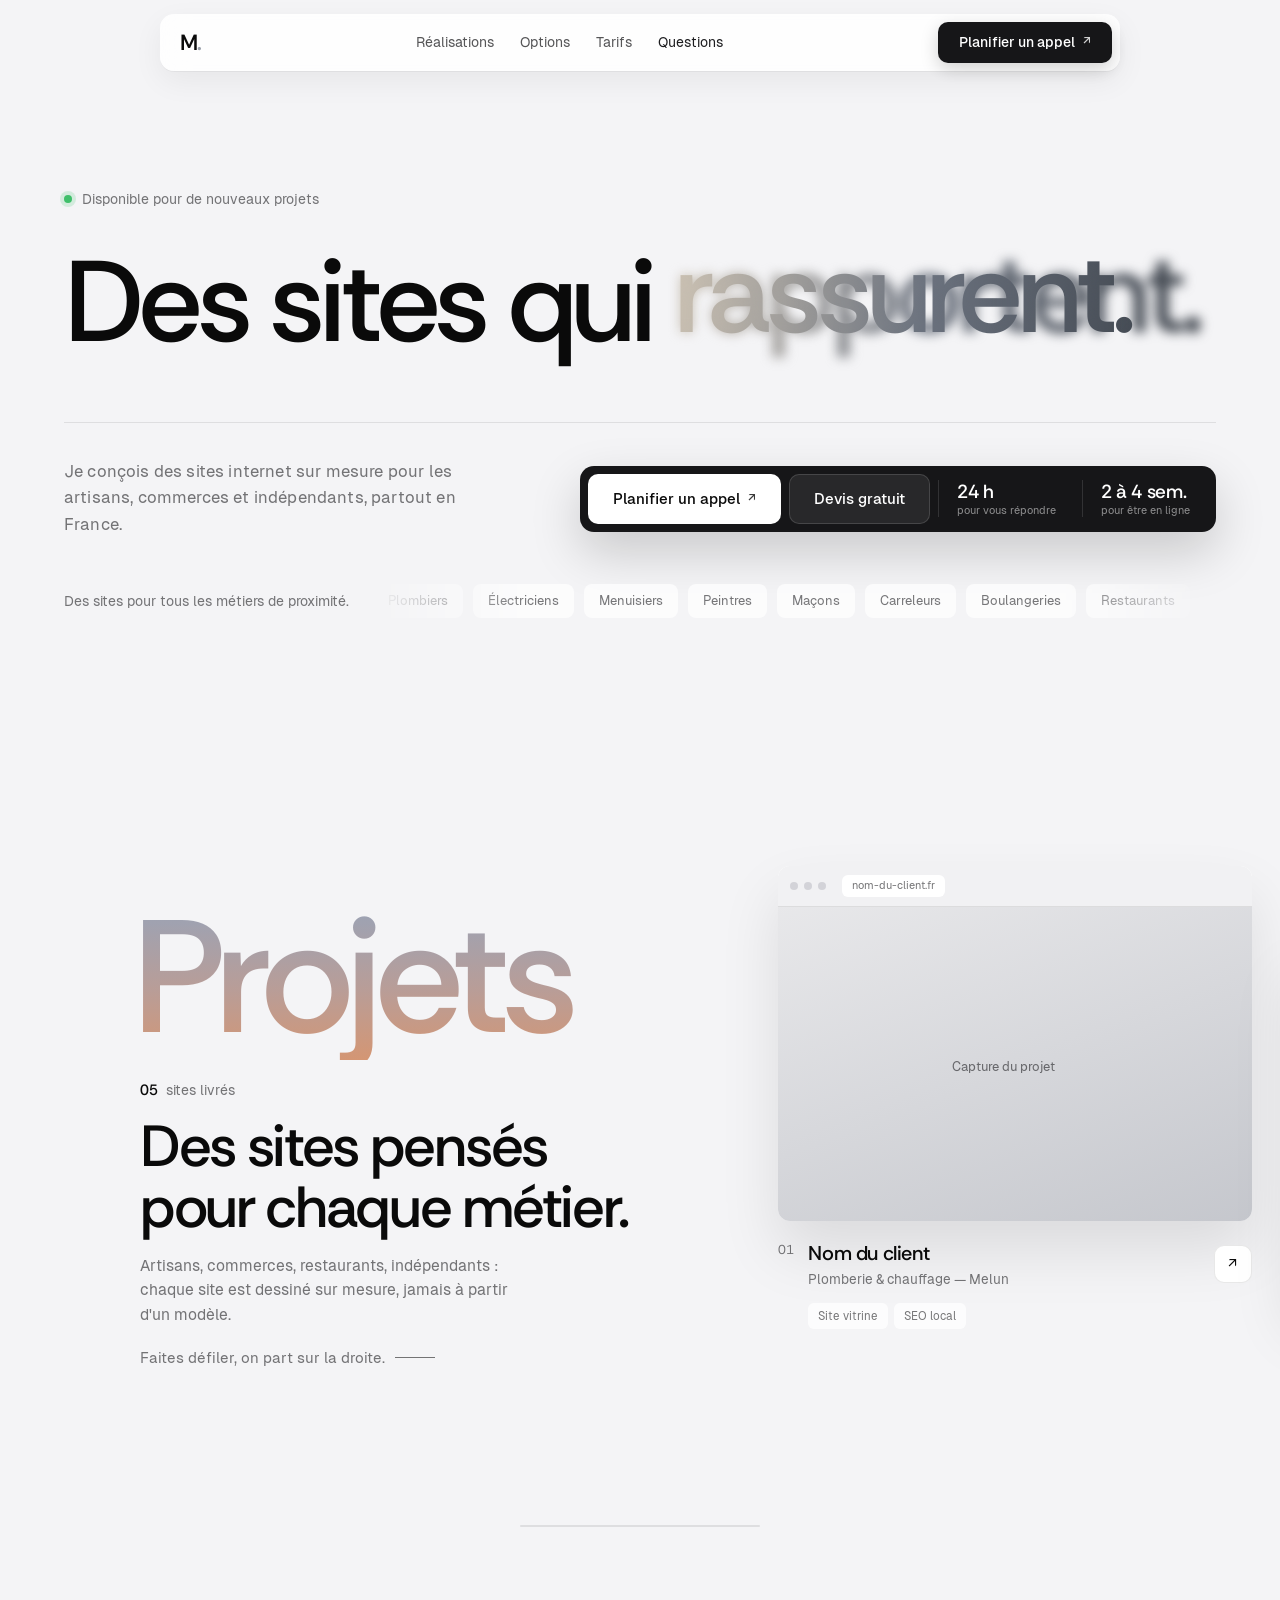
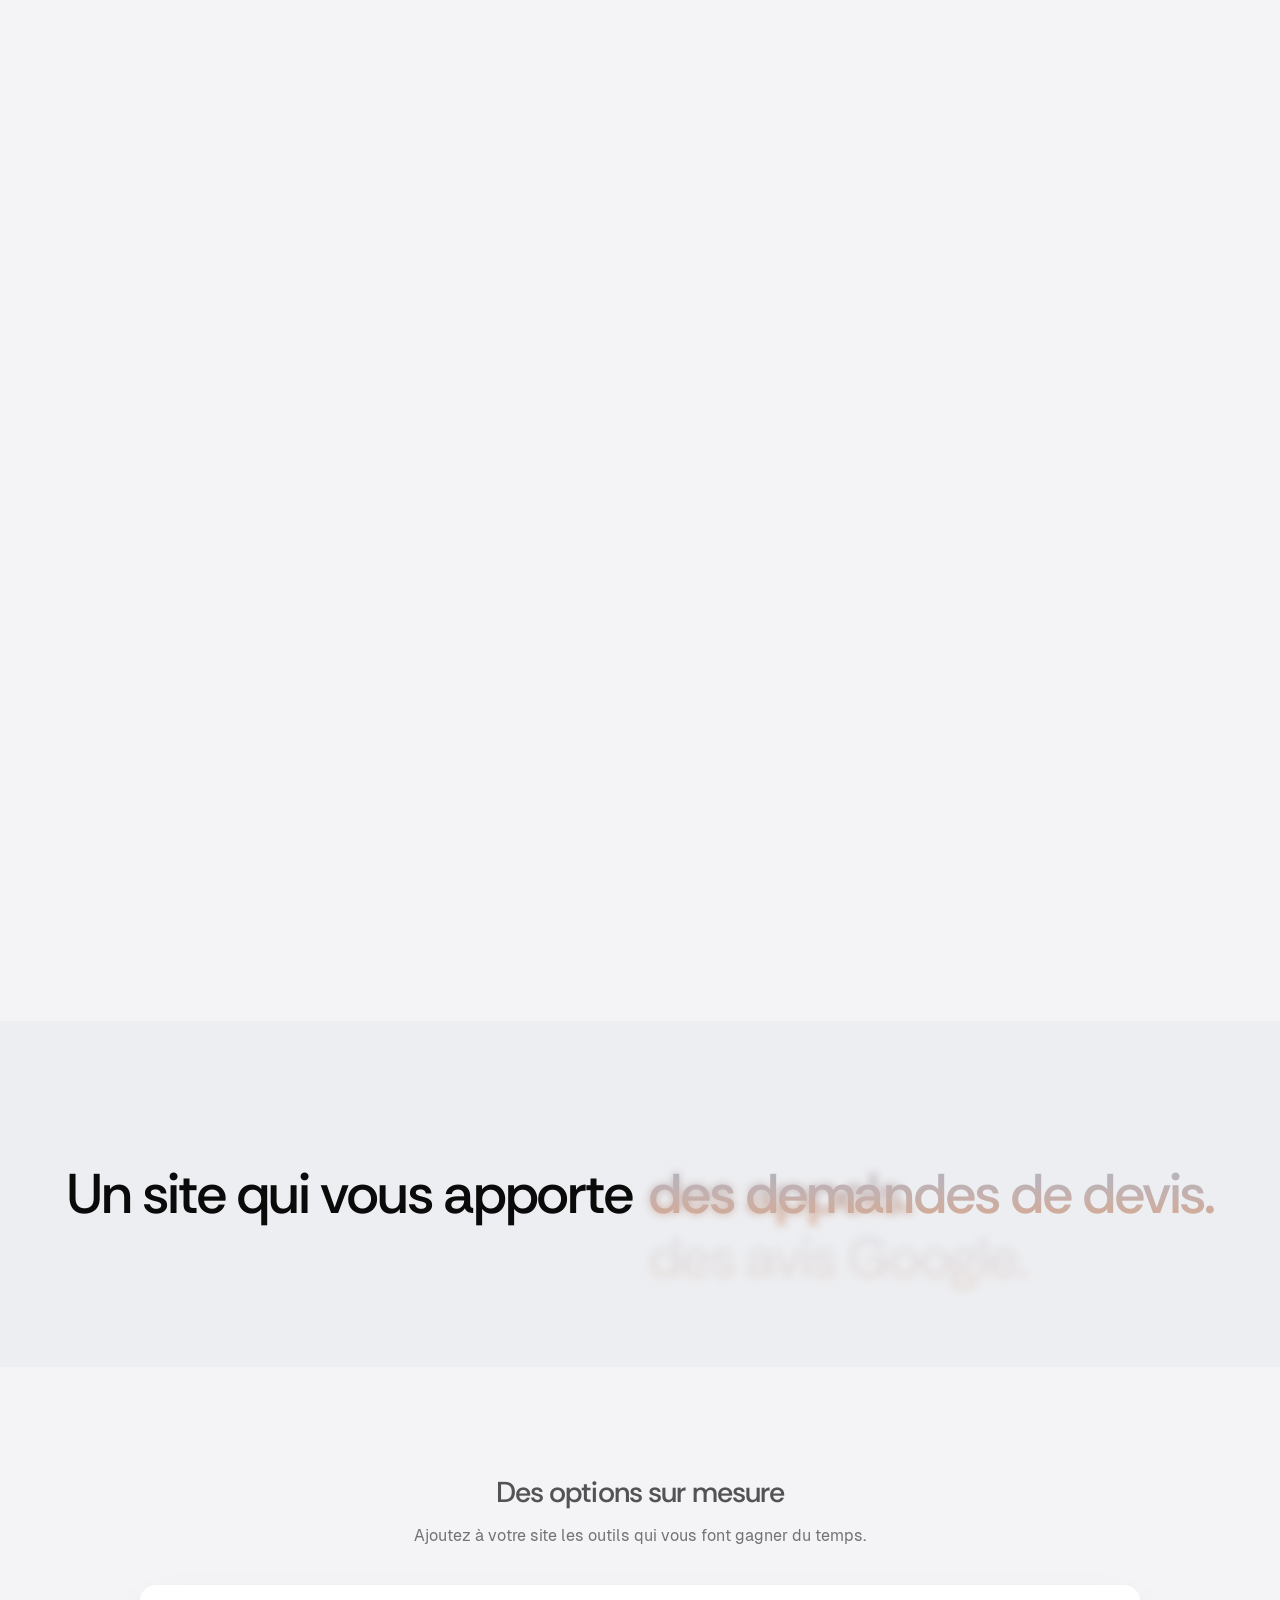
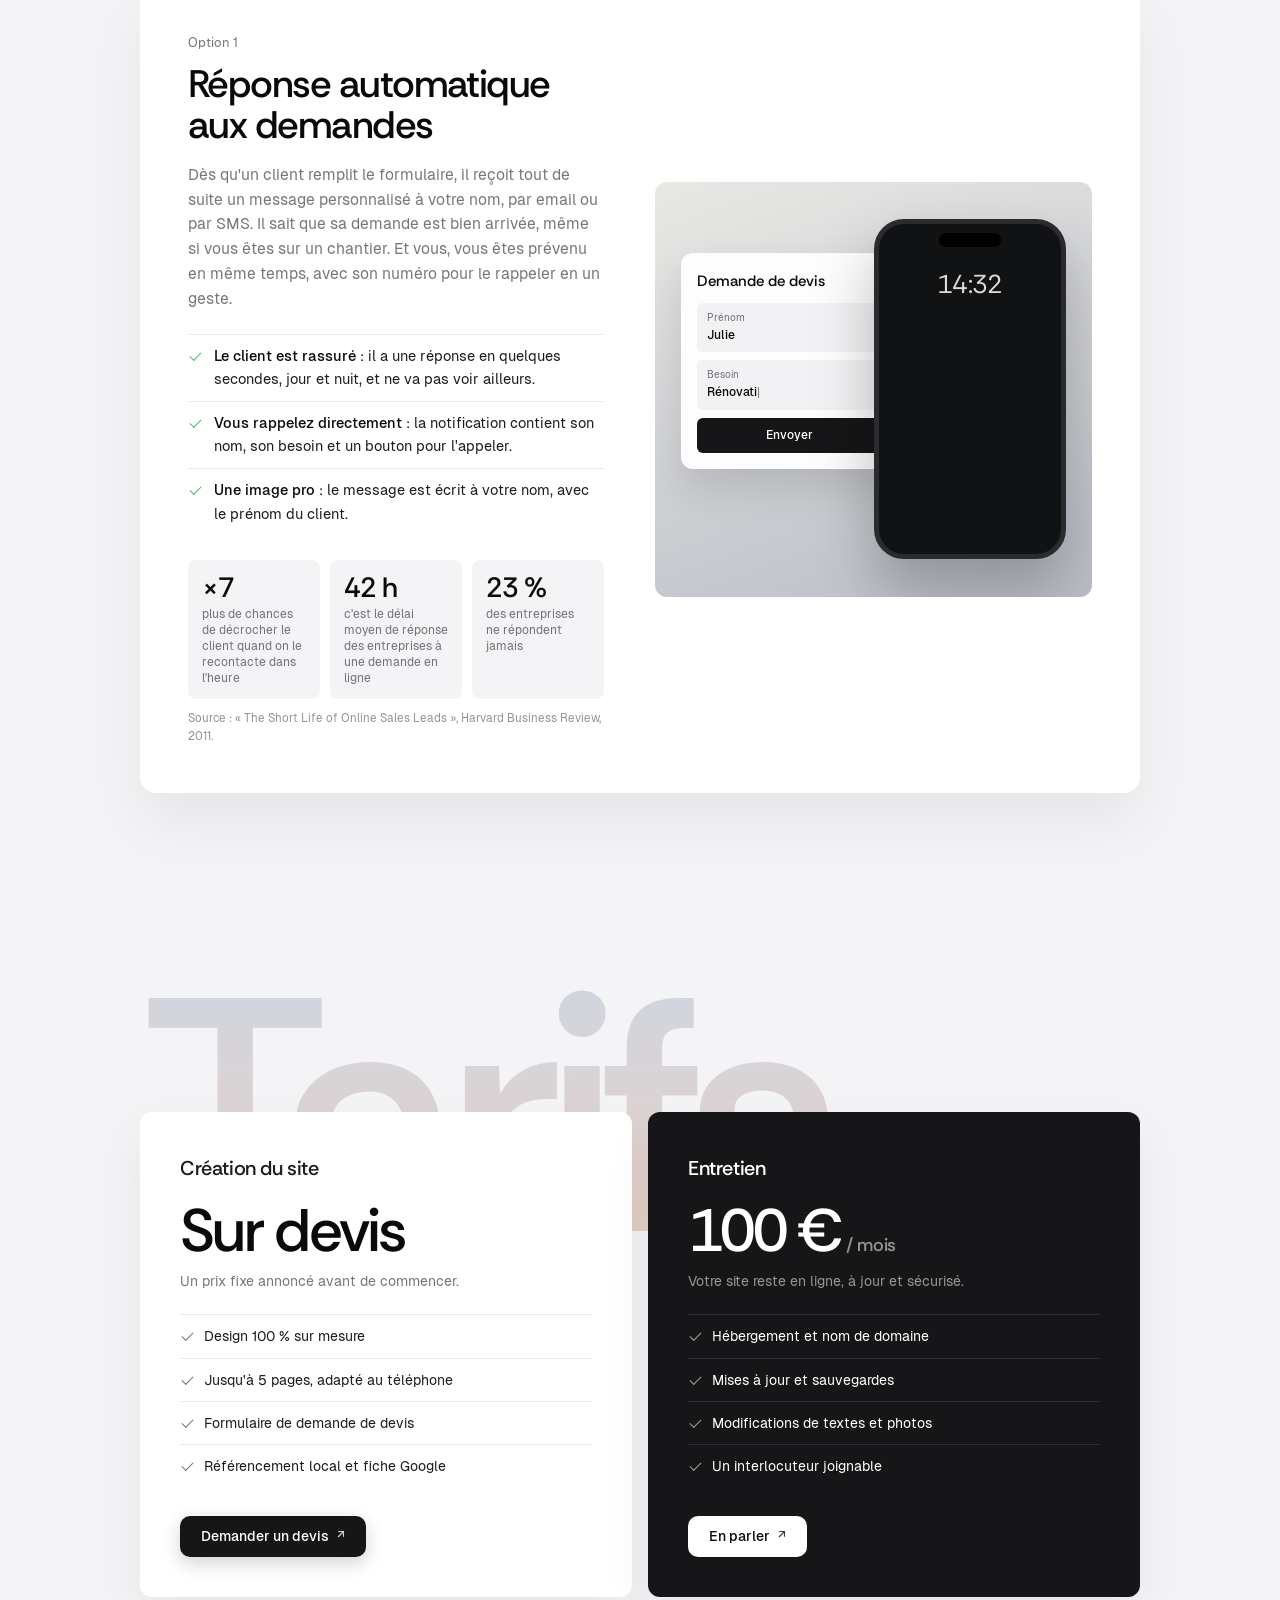
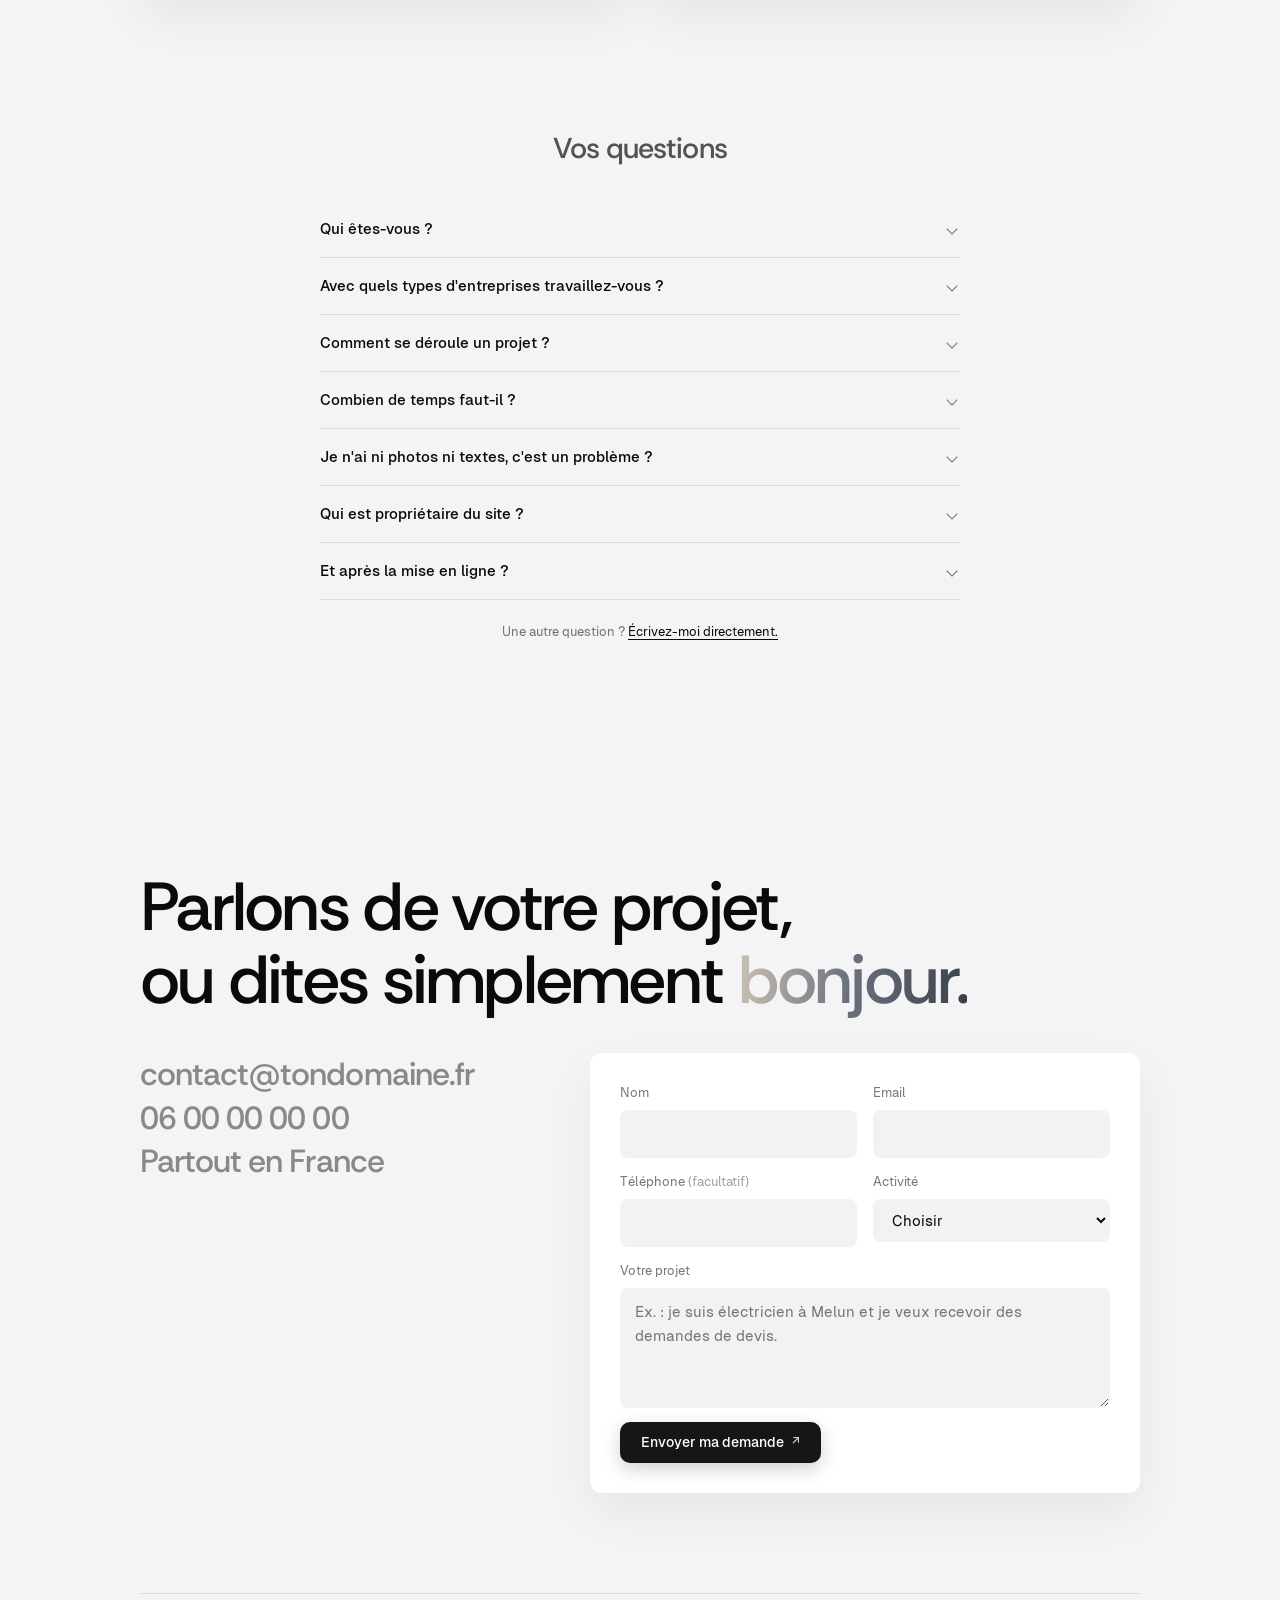
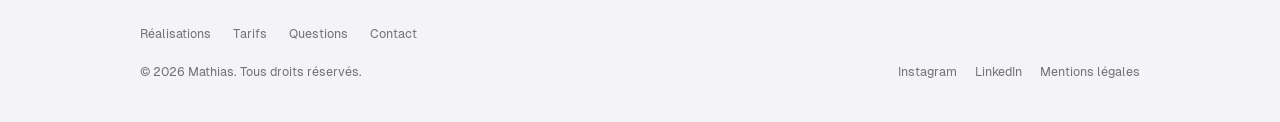
==== index.html @ 219db6c7 "Retrait de la section « Comment je travaille avec vous » Co-Authored-By: Claude Opus 5.5 <noreply@an" ====
<!DOCTYPE html>
<html lang="fr" class="no-js">
<head>
  <meta charset="UTF-8" />
  <meta name="viewport" content="width=device-width, initial-scale=1.0" />
  <title>Mathias — Création de sites web sur mesure</title>
  <meta name="description" content="Sites web sur mesure pour artisans, commerces, restaurants et indépendants, partout en France. Devis gratuit, réponse sous 24 h." />
  <link rel="icon" href="favicon.svg" type="image/svg+xml" />
  <link rel="canonical" href="https://snkopro.github.io/webagency/" />
  <meta property="og:title" content="Mathias — Sites web sur mesure" />
  <meta property="og:description" content="Des sites sur mesure qui rapportent des clients." />
  <meta property="og:type" content="website" />
  <link rel="preload" href="fonts/rethink-sans-latin-500-normal.woff2" as="font" type="font/woff2" crossorigin />
  <script>document.documentElement.classList.replace("no-js", "js")</script>
  <link rel="stylesheet" href="styles.css?v=22" />
</head>
<body>

  <!-- Barre de navigation flottante -->
  <header class="nav-wrap">
    <nav class="nav" aria-label="Navigation principale">
      <a href="#top" class="logo" aria-label="Accueil">M<span>.</span></a>
      <div class="nav-links">
        <a href="#realisations">Réalisations</a>
        <a href="#options">Options</a>
        <a href="#tarifs">Tarifs</a>
        <a href="#faq">Questions</a>
      </div>
      <a href="#contact" class="pill pill-dark nav-cta">Planifier un appel <span class="arr">↗</span></a>
      <button class="burger" aria-label="Ouvrir le menu" aria-expanded="false"><span></span><span></span></button>
    </nav>
  </header>

  <div class="mobile-menu">
    <a href="#realisations">Réalisations</a>
    <a href="#options">Options</a>
    <a href="#tarifs">Tarifs</a>
    <a href="#faq">Questions</a>
    <a href="#contact" class="pill pill-dark">Planifier un appel <span class="arr">↗</span></a>
  </div>

  <main id="top">

    <!-- ===== HERO ===== -->
    <section class="hero container">
      <p class="hero-kicker">Disponible pour de nouveaux projets</p>
      <h1 class="hero-title">
        Des sites qui
        <span class="rotator" aria-live="polite">
          <span class="rot-word is-active">rapportent.</span>
          <span class="rot-word">rassurent.</span>
          <span class="rot-word">marquent.</span>
        </span>
      </h1>
      <div class="hero-row">
        <p class="hero-lead">Je conçois des sites internet sur mesure pour les artisans, commerces et indépendants, partout en France.</p>
        <div class="hero-bar">
          <a href="#contact" class="pill pill-white">Planifier un appel <span class="arr">↗</span></a>
          <a href="#contact" class="pill pill-ghost">Devis gratuit</a>
          <div class="hero-stat"><strong>24 h</strong><span>pour vous répondre</span></div>
          <div class="hero-stat"><strong>2 à 4 sem.</strong><span>pour être en ligne</span></div>
        </div>
      </div>
      <div class="hero-trades">
        <p class="hero-trades-title">Des sites pour tous les métiers de proximité.</p>
      <div class="trades" aria-label="Plombiers, Électriciens, Menuisiers, Peintres, Maçons, Carreleurs, Boulangeries, Restaurants, Cafés, Coiffeurs, Esthéticiennes, Fleuristes, Paysagistes, Garages, Commerces, Coachs, Consultants">
        <ul class="trades-track"><li>Plombiers</li><li>Électriciens</li><li>Menuisiers</li><li>Peintres</li><li>Maçons</li><li>Carreleurs</li><li>Boulangeries</li><li>Restaurants</li><li>Cafés</li><li>Coiffeurs</li><li>Esthéticiennes</li><li>Fleuristes</li><li>Paysagistes</li><li>Garages</li><li>Commerces</li><li>Coachs</li><li>Consultants</li></ul>
        <ul class="trades-track" aria-hidden="true"><li>Plombiers</li><li>Électriciens</li><li>Menuisiers</li><li>Peintres</li><li>Maçons</li><li>Carreleurs</li><li>Boulangeries</li><li>Restaurants</li><li>Cafés</li><li>Coiffeurs</li><li>Esthéticiennes</li><li>Fleuristes</li><li>Paysagistes</li><li>Garages</li><li>Commerces</li><li>Coachs</li><li>Consultants</li></ul>
      </div>
      </div>
    </section>


    <!-- ===== RÉALISATIONS : défilement horizontal ===== -->
    <section class="hscroll" id="realisations" aria-label="Réalisations">
      <div class="hs-sticky">
        <div class="hs-track">
          <div class="hs-intro">
            <p class="giant hs-giant" aria-hidden="true">Projets</p>
            <p class="hs-count"><strong>05</strong> sites livrés</p>
            <h2 class="hs-title">Des sites pensés<br />pour chaque métier.</h2>
            <p class="hs-desc">Artisans, commerces, restaurants, indépendants : chaque site est dessiné sur mesure, jamais à partir d'un modèle.</p>
            <p class="hs-sub">Faites défiler, on part sur la droite.</p>
          </div>
          <a href="#" class="hs-card ">
            <div class="hs-img">
              <div class="hs-chrome"><i></i><i></i><i></i><span>nom-du-client.fr</span></div>
              <div class="hs-shot"><span>Capture du projet</span></div>
            </div>
            <div class="hs-cap">
              <span class="hs-idx">01</span>
              <div class="hs-cap-main"><strong>Nom du client</strong><span>Plomberie & chauffage — Melun</span></div>
              <span class="hs-go" aria-hidden="true">↗</span>
            </div>
            <div class="hs-tags"><span>Site vitrine</span><span>SEO local</span></div>
          </a>
          <a href="#" class="hs-card dark">
            <div class="hs-img">
              <div class="hs-chrome"><i></i><i></i><i></i><span>nom-du-client.fr</span></div>
              <div class="hs-shot"><span>Capture du projet</span></div>
            </div>
            <div class="hs-cap">
              <span class="hs-idx">02</span>
              <div class="hs-cap-main"><strong>Nom du client</strong><span>Restaurant bistronomique — Lyon</span></div>
              <span class="hs-go" aria-hidden="true">↗</span>
            </div>
            <div class="hs-tags"><span>Site vitrine</span><span>Réservation</span></div>
          </a>
          <a href="#" class="hs-card ">
            <div class="hs-img">
              <div class="hs-chrome"><i></i><i></i><i></i><span>nom-du-client.fr</span></div>
              <div class="hs-shot"><span>Capture du projet</span></div>
            </div>
            <div class="hs-cap">
              <span class="hs-idx">03</span>
              <div class="hs-cap-main"><strong>Nom du client</strong><span>Boutique de fleurs — Paris</span></div>
              <span class="hs-go" aria-hidden="true">↗</span>
            </div>
            <div class="hs-tags"><span>Site vitrine</span><span>Avis Google</span></div>
          </a>
          <a href="#" class="hs-card warm">
            <div class="hs-img">
              <div class="hs-chrome"><i></i><i></i><i></i><span>nom-du-client.fr</span></div>
              <div class="hs-shot"><span>Capture du projet</span></div>
            </div>
            <div class="hs-cap">
              <span class="hs-idx">04</span>
              <div class="hs-cap-main"><strong>Nom du client</strong><span>Salon de coiffure — Bordeaux</span></div>
              <span class="hs-go" aria-hidden="true">↗</span>
            </div>
            <div class="hs-tags"><span>Prise de RDV</span><span>SEO local</span></div>
          </a>
          <a href="#" class="hs-card ">
            <div class="hs-img">
              <div class="hs-chrome"><i></i><i></i><i></i><span>nom-du-client.fr</span></div>
              <div class="hs-shot"><span>Capture du projet</span></div>
            </div>
            <div class="hs-cap">
              <span class="hs-idx">05</span>
              <div class="hs-cap-main"><strong>Nom du client</strong><span>Coach sportif — Nantes</span></div>
              <span class="hs-go" aria-hidden="true">↗</span>
            </div>
            <div class="hs-tags"><span>Site vitrine</span><span>Réponse auto</span></div>
          </a>
          <div class="hs-end">
            <p class="hs-end-title">Le prochain,<br /><span class="grad">c'est le vôtre&nbsp;?</span></p>
            <a href="#contact" class="pill pill-dark">Lancer votre projet <span class="arr">↗</span></a>
          </div>
        </div>
        <div class="hs-progress" aria-hidden="true"><span></span></div>
      </div>
    </section>

    <!-- ===== BANDEAU : ce que le site apporte ===== -->
    <section class="cities">
      <div class="cities-inner">
        <p class="cities-lead">Un site qui vous apporte</p>
        <div class="cities-list" aria-label="des appels, des demandes de devis, des avis Google, de nouveaux clients"><span>des appels.</span><span>des demandes de devis.</span><span>des avis Google.</span><span>de nouveaux clients.</span></div>
      </div>
    </section>

    <!-- ===== OPTIONS SUR MESURE ===== -->
    <section class="options container" id="options">
      <h2 class="kicker">Des options sur mesure</h2>
      <p class="options-lead">Ajoutez à votre site les outils qui vous font gagner du temps.</p>

      <article class="option">
        <div class="option-text">
          <p class="option-num">Option 1</p>
          <h3 class="option-title">Réponse automatique aux demandes</h3>
          <p>Dès qu'un client remplit le formulaire, il reçoit tout de suite un message personnalisé à votre nom, par email ou par SMS. Il sait que sa demande est bien arrivée, même si vous êtes sur un chantier. Et vous, vous êtes prévenu en même temps, avec son numéro pour le rappeler en un geste.</p>
          <ul class="option-list">
            <li><strong>Le client est rassuré</strong> : il a une réponse en quelques secondes, jour et nuit, et ne va pas voir ailleurs.</li>
            <li><strong>Vous rappelez directement</strong> : la notification contient son nom, son besoin et un bouton pour l'appeler.</li>
            <li><strong>Une image pro</strong> : le message est écrit à votre nom, avec le prénom du client.</li>
          </ul>
          <div class="option-stats">
            <div><strong>×7</strong><span>plus de chances de décrocher le client quand on le recontacte dans l'heure</span></div>
            <div><strong>42 h</strong><span>c'est le délai moyen de réponse des entreprises à une demande en ligne</span></div>
            <div><strong>23 %</strong><span>des entreprises ne répondent jamais</span></div>
          </div>
          <p class="option-source">Source : « The Short Life of Online Sales Leads », Harvard Business Review, 2011.</p>
        </div>
        <div class="option-visual" aria-hidden="true">
          <div class="ar-stage">
            <div class="ar-form">
              <p class="ar-form-title">Demande de devis</p>
              <div class="ar-field"><span>Prénom</span><b class="ar-type" data-text="Julie"></b></div>
              <div class="ar-field"><span>Besoin</span><b class="ar-type" data-text="Rénovation salle de bain"></b></div>
              <div class="ar-send"><span>Envoyer</span><i class="ar-check">✓</i></div>
            </div>
            <div class="ar-phone">
              <div class="ar-notch"></div>
              <p class="ar-time">14:32</p>
              <div class="ar-msg">
                <p class="ar-from">Dupont Plomberie</p>
                <p>Bonjour Julie, merci pour votre demande&nbsp;! Je l'ai bien reçue et je vous rappelle sous 24&nbsp;h pour en parler. Marc</p>
              </div>
              <div class="ar-msg ar-notif">
                <p class="ar-from">Nouvelle demande</p>
                <p>Julie — Rénovation salle de bain</p>
                <span class="ar-call">Rappeler Julie</span>
              </div>
            </div>
          </div>
        </div>
      </article>
    </section>

    <!-- ===== TARIFS ===== -->
    <section class="pricing container" id="tarifs">
      <p class="giant giant-inline" aria-hidden="true">Tarifs</p>
      <h2 class="sr-only">Tarifs</h2>
      <div class="offers">
        <article class="offer">
          <h3>Création du site</h3>
          <p class="price">Sur devis</p>
          <p class="offer-lead">Un prix fixe annoncé avant de commencer.</p>
          <ul>
            <li>Design 100 % sur mesure</li>
            <li>Jusqu'à 5 pages, adapté au téléphone</li>
            <li>Formulaire de demande de devis</li>
            <li>Référencement local et fiche Google</li>
          </ul>
          <a href="#contact" class="pill pill-dark">Demander un devis <span class="arr">↗</span></a>
        </article>
        <article class="offer offer-dark">
          <h3>Entretien</h3>
          <p class="price">100&nbsp;€<small>&nbsp;/ mois</small></p>
          <p class="offer-lead">Votre site reste en ligne, à jour et sécurisé.</p>
          <ul>
            <li>Hébergement et nom de domaine</li>
            <li>Mises à jour et sauvegardes</li>
            <li>Modifications de textes et photos</li>
            <li>Un interlocuteur joignable</li>
          </ul>
          <a href="#contact" class="pill pill-white">En parler <span class="arr">↗</span></a>
        </article>
      </div>
    </section>

    <!-- ===== FAQ ===== -->
    <section class="faq" id="faq">
      <h2 class="kicker">Vos questions</h2>
      <details><summary>Qui êtes-vous&nbsp;?</summary><p>Je m'appelle Mathias, je suis basé en Seine-et-Marne et je travaille avec des clients partout en France. J'ai travaillé deux ans dans la rénovation avant de créer des sites, je connais donc le quotidien des artisans et des petites entreprises.</p></details>
      <details><summary>Avec quels types d'entreprises travaillez-vous&nbsp;?</summary><p>Artisans, commerces, restaurants, professions libérales, indépendants : toutes les entreprises qui ont besoin d'être trouvées et contactées par des clients.</p></details>
      <details><summary>Comment se déroule un projet&nbsp;?</summary><p>Un appel pour comprendre votre besoin, une maquette que vous validez, le développement, puis la mise en ligne. Vous êtes tenu au courant à chaque étape.</p></details>
      <details><summary>Combien de temps faut-il&nbsp;?</summary><p>En général deux à quatre semaines entre le premier appel et la mise en ligne, selon la rapidité de nos échanges.</p></details>
      <details><summary>Je n'ai ni photos ni textes, c'est un problème&nbsp;?</summary><p>Non. Je vous aide à rédiger les textes et à choisir les visuels.</p></details>
      <details><summary>Qui est propriétaire du site&nbsp;?</summary><p>Vous. Le nom de domaine, le contenu et le site vous appartiennent.</p></details>
      <details><summary>Et après la mise en ligne&nbsp;?</summary><p>Avec l'entretien à 100 € par mois, je m'occupe de l'hébergement, des mises à jour, de la sécurité et de vos modifications.</p></details>
      <p class="faq-more">Une autre question&nbsp;? <a href="#contact">Écrivez-moi directement.</a></p>
    </section>

    <!-- ===== CONTACT ===== -->
    <section class="contact container" id="contact">
      <h2 class="contact-title">Parlons de votre projet,<br />ou dites simplement <span class="grad">bonjour.</span></h2>
      <div class="contact-grid">
        <div class="contact-direct">
          <a href="mailto:contact@tondomaine.fr">contact@tondomaine.fr</a>
          <a href="tel:+33600000000">06 00 00 00 00</a>
          <span>Partout en France</span>
        </div>
        <form class="form" id="contact-form" novalidate>
          <div class="field"><label for="f-name">Nom</label><input id="f-name" name="name" type="text" autocomplete="name" required /></div>
          <div class="field"><label for="f-email">Email</label><input id="f-email" name="email" type="email" autocomplete="email" required /></div>
          <div class="field"><label for="f-phone">Téléphone <em>(facultatif)</em></label><input id="f-phone" name="phone" type="tel" autocomplete="tel" /></div>
          <div class="field"><label for="f-activity">Activité</label>
            <select id="f-activity" name="activity" required>
              <option value="">Choisir</option><option>Artisan</option><option>Commerce</option><option>Restaurant / café</option><option>Coiffure / bien-être</option><option>Indépendant</option><option>Autre</option>
            </select>
          </div>
          <div class="field field-full"><label for="f-message">Votre projet</label><textarea id="f-message" name="message" rows="4" required placeholder="Ex. : je suis électricien à Melun et je veux recevoir des demandes de devis."></textarea></div>
          <input type="text" name="_gotcha" class="hp" tabindex="-1" autocomplete="off" aria-hidden="true" />
          <div class="field-full form-foot">
            <button type="submit" class="pill pill-dark">Envoyer ma demande <span class="arr">↗</span></button>
            <p class="form-status" role="status" aria-live="polite"></p>
          </div>
        </form>
      </div>
    </section>
  </main>

  <footer class="footer container">
    <div class="footer-links">
      <a href="#realisations">Réalisations</a><a href="#tarifs">Tarifs</a><a href="#faq">Questions</a><a href="#contact">Contact</a>
    </div>
    <div class="footer-bottom">
      <span>© <span id="year">2026</span> Mathias. Tous droits réservés.</span>
      <span class="footer-legal"><a href="#">Instagram</a><a href="#">LinkedIn</a><a href="mentions-legales.html">Mentions légales</a></span>
    </div>
  </footer>

  <!-- Bouton flottant -->
  <a href="#contact" class="pill pill-dark float-cta">Planifier un appel <span class="arr">↗</span></a>

  <script src="script.js?v=22"></script>
</body>
</html>
---- styles.css ----
/* ===== Polices ===== */
@font-face { font-family: "Rethink Sans"; src: url("fonts/rethink-sans-latin-400-normal.woff2") format("woff2"); font-weight: 400; font-display: swap; }
@font-face { font-family: "Rethink Sans"; src: url("fonts/rethink-sans-latin-500-normal.woff2") format("woff2"); font-weight: 500; font-display: swap; }
@font-face { font-family: "Rethink Sans"; src: url("fonts/rethink-sans-latin-600-normal.woff2") format("woff2"); font-weight: 600; font-display: swap; }
@font-face { font-family: "Geist"; src: url("fonts/geist-sans-latin-400-normal.woff2") format("woff2"); font-weight: 400; font-display: swap; }
@font-face { font-family: "Geist"; src: url("fonts/geist-sans-latin-500-normal.woff2") format("woff2"); font-weight: 500; font-display: swap; }

/* ===== Tokens ===== */
:root {
  --bg: #f4f4f6;
  --surface: #ffffff;
  --ink: #0a0a0a;
  --text: #1d1d1f;
  --muted: rgba(29, 29, 31, .6);
  --line: rgba(29, 29, 31, .1);
  --band: #edeef1;
  --dark: #161618;
  --grad: linear-gradient(96deg, #cdc3b4, #6b727e 48%, #3a4048);
  --grad-soft: linear-gradient(180deg, #aeb6c6 0%, #c6b0ac 55%, #d8a98d 100%);
  --accent: #3a4048;
  --font-title: "Rethink Sans", system-ui, sans-serif;
  --font-body: "Geist", system-ui, sans-serif;
  --pad: clamp(20px, 5vw, 64px);
  --max: 1000px;
  --r-lg: 16px;
  --r-md: 12px;
  --r-sm: 8px;
  --r-pill: 10px;
}

* { box-sizing: border-box; margin: 0; padding: 0; }
html { scroll-behavior: smooth; }
body {
  background: var(--bg); color: var(--text);
  font-family: var(--font-body); font-size: 16px; line-height: 1.6;
  -webkit-font-smoothing: antialiased; overflow-x: hidden;
}
a { color: inherit; text-decoration: none; }
:focus-visible { outline: 2px solid var(--ink); outline-offset: 3px; border-radius: 6px; }
.container { width: min(var(--max), 100% - 2 * var(--pad)); margin-inline: auto; }
.center { text-align: center; }
.sr-only { position: absolute; width: 1px; height: 1px; overflow: hidden; clip: rect(0 0 0 0); white-space: nowrap; }
strong { font-weight: 500; color: var(--ink); }

/* ===== Boutons pilule ===== */
.pill {
  display: inline-flex; align-items: center; justify-content: center; gap: 8px;
  padding: 11px 20px; border-radius: var(--r-pill); border: 1px solid transparent;
  font: 500 14px/1.2 var(--font-body); cursor: pointer; white-space: nowrap;
  transition: transform .2s, background .2s, color .2s, box-shadow .2s;
}
.pill:hover { transform: translateY(-1px); }
.pill-dark { background: var(--dark); color: #fff; box-shadow: 0 6px 18px rgba(0,0,0,.18); }
.pill-dark:hover { background: #000; }
.pill-white { background: #fff; color: var(--ink); }
.pill-ghost { background: rgba(255,255,255,.08); color: #fff; border-color: rgba(255,255,255,.14); }
.pill-ghost:hover { background: rgba(255,255,255,.16); }
.arr { font-size: 12px; opacity: .8; }

/* ===== Navigation flottante ===== */
.nav-wrap { position: sticky; top: 14px; z-index: 40; padding: 0 var(--pad); }
.nav {
  width: min(960px, 100%); margin: 14px auto 0;
  display: flex; align-items: center; gap: 24px;
  padding: 8px 8px 8px 20px; border-radius: 14px;
  background: rgba(255,255,255,.84); backdrop-filter: blur(14px) saturate(1.4);
  box-shadow: 0 1px 0 rgba(0,0,0,.04), 0 10px 30px rgba(0,0,0,.06);
}
.logo { font-family: var(--font-title); font-weight: 600; font-size: 22px; letter-spacing: -.04em; color: var(--ink); }
.logo span { color: #9aa0aa; }
.nav-links { display: flex; gap: 26px; margin: 0 auto; }
.nav-links a { font-size: 14px; color: var(--text); opacity: .75; transition: opacity .2s; }
.nav-links a:hover, .nav-links a.active { opacity: 1; }
.burger { display: none; width: 40px; height: 40px; border-radius: var(--r-pill); background: var(--dark); border: 0; position: relative; cursor: pointer; }
.burger span { position: absolute; left: 12px; width: 16px; height: 1.5px; background: #fff; transition: .3s; }
.burger span:first-child { top: 16px; }
.burger span:last-child { top: 23px; }
.burger.open span:first-child { top: 19.5px; transform: rotate(45deg); }
.burger.open span:last-child { top: 19.5px; transform: rotate(-45deg); }
.mobile-menu {
  position: fixed; inset: 0; z-index: 35; background: var(--bg);
  display: flex; flex-direction: column; justify-content: center; gap: 6px; padding: var(--pad);
  opacity: 0; pointer-events: none; transition: opacity .3s;
}
.mobile-menu.open { opacity: 1; pointer-events: auto; }
.mobile-menu a:not(.pill) { font-family: var(--font-title); font-weight: 500; font-size: 40px; letter-spacing: -.04em; }
.mobile-menu .pill { align-self: flex-start; margin-top: 24px; }

/* ===== Hero ===== */
.hero { width: min(1320px, 100% - 2 * var(--pad)); display: flex; flex-direction: column; padding: clamp(70px, 13vh, 140px) 0 clamp(30px, 5vh, 50px); }
.hero-title { font-family: var(--font-title); font-weight: 500; font-size: var(--hero-size, clamp(44px, 8vw, 150px)); line-height: .98; letter-spacing: -.05em; color: var(--ink); white-space: nowrap; }
.rotator { display: inline-grid; vertical-align: bottom; }
.rot-word {
  grid-area: 1 / 1; white-space: nowrap; padding-bottom: .08em;
  background: var(--grad); -webkit-background-clip: text; background-clip: text; color: transparent;
  opacity: 0; transform: translateY(30%); filter: blur(6px);
  transition: opacity .6s ease, transform .6s ease, filter .6s ease;
}
.rot-word.is-active { opacity: 1; transform: none; filter: none; }
.rot-word.is-leaving { opacity: 0; transform: translateY(-30%); filter: blur(6px); }
.no-js .rot-word:not(.is-active) { display: none; }
.hero-row { display: flex; justify-content: space-between; align-items: center; gap: 32px; margin-top: clamp(36px, 7vh, 80px); padding-top: clamp(24px, 3vw, 36px); border-top: 1px solid var(--line); }
.hero-lead { max-width: 420px; color: var(--muted); font-size: clamp(16px, 1.3vw, 19px); letter-spacing: .01em; }
.hero-bar { display: flex; align-items: center; gap: 8px; padding: 8px; background: var(--dark); border-radius: 14px; box-shadow: 0 20px 50px rgba(0,0,0,.18); }
.hero-bar .pill { padding: 15px 24px; font-size: 15px; }
.hero-kicker { display: flex; align-items: center; gap: 10px; font-size: 14px; color: var(--muted); margin-bottom: clamp(18px, 3vh, 30px); }
.hero-kicker::before { content: ""; width: 8px; height: 8px; border-radius: 50%; background: #3fbf6a; box-shadow: 0 0 0 4px rgba(63,191,106,.18); }
.hero-stat { display: flex; flex-direction: column; padding: 0 18px; line-height: 1.25; border-left: 1px solid rgba(255,255,255,.12); }
.hero-stat strong { color: #fff; font-family: var(--font-title); font-size: 19px; letter-spacing: -.02em; }
.hero-stat span { color: rgba(255,255,255,.5); font-size: 11px; white-space: nowrap; }

/* ===== Pour qui : carrousel léger ===== */
.who { padding: clamp(30px, 5vh, 56px) 0 clamp(40px, 6vh, 70px); text-align: center; }
.kicker { font-family: var(--font-title); font-weight: 500; font-size: clamp(22px, 2.4vw, 28.8px); letter-spacing: -.03em; color: rgba(29,29,31,.75); margin-bottom: 30px; text-align: center; }
.trades {
  width: min(560px, 100%); margin: 0 auto; display: flex; overflow: hidden;
  -webkit-mask-image: linear-gradient(90deg, transparent, #000 18%, #000 82%, transparent);
          mask-image: linear-gradient(90deg, transparent, #000 18%, #000 82%, transparent);
}
.trades-track { list-style: none; display: flex; gap: 10px; padding-right: 10px; flex: none; animation: trades 40s linear infinite; }
.trades:hover .trades-track { animation-play-state: paused; }
.trades-track li { padding: 7px 15px; border-radius: var(--r-sm); background: rgba(255,255,255,.7); font-size: 13px; color: var(--muted); white-space: nowrap; transition: background .25s, color .25s; }
.trades-track li:hover { background: #fff; color: var(--ink); }
@keyframes trades { to { transform: translateX(-100%); } }
.no-js .trades { flex-wrap: wrap; justify-content: center; -webkit-mask-image: none; mask-image: none; }
.no-js .trades-track[aria-hidden] { display: none; }

/* ===== Réalisations : défilement horizontal ===== */
.giant {
  font-family: var(--font-title); font-weight: 500; letter-spacing: -.06em; line-height: .8;
  font-size: clamp(120px, 26vw, 380px); white-space: nowrap;
  background: var(--grad-soft); -webkit-background-clip: text; background-clip: text; color: transparent;
  opacity: .5; user-select: none; pointer-events: none;
}
.hscroll { position: relative; }
.js .hscroll { height: var(--hs-height, 400vh); }
.hs-sticky { position: relative; overflow: hidden; }
.js .hs-sticky { position: sticky; top: 0; height: 100vh; display: flex; align-items: center; padding-top: 50px; }
.hs-track { display: flex; align-items: center; gap: clamp(20px, 3vw, 40px); padding: 0 max(var(--pad), (100vw - var(--max)) / 2); will-change: transform; }
.no-js .hs-track { overflow-x: auto; padding-block: 80px; }

.hs-intro { position: relative; flex: 0 0 auto; width: min(600px, 84vw); }
.hs-giant { position: relative; left: -.05em; font-size: clamp(100px, 12.5vw, 190px); line-height: .9; padding-bottom: .06em; margin-bottom: 18px; opacity: 1; background: linear-gradient(180deg, #9aa3b6 0%, #b99d97 55%, #d49674 100%); -webkit-background-clip: text; background-clip: text; }
.hs-title { position: relative; font-family: var(--font-title); font-weight: 500; font-size: clamp(36px, 4.6vw, 58px); line-height: 1.05; letter-spacing: -.04em; color: var(--ink); }
.hs-sub { position: relative; margin-top: 18px; color: var(--muted); font-size: 15px; display: flex; align-items: center; gap: 10px; }
.hs-sub::after { content: ""; width: 40px; height: 1px; background: currentColor; animation: nudge 1.6s ease-in-out infinite; }
@keyframes nudge { 50% { transform: translateX(8px); } }

.hs-card { position: relative; flex: 0 0 auto; width: clamp(280px, 37vw, 500px); transition: transform .5s cubic-bezier(.2,.7,.2,1); }
.hs-card:nth-of-type(even) { margin-top: 9vh; }
.hs-card:nth-of-type(odd) { margin-bottom: 9vh; }
.hs-img { border-radius: var(--r-md); overflow: hidden; aspect-ratio: 4 / 3; box-shadow: 0 30px 60px rgba(0,0,0,.1); }
.hs-shot {
  width: 116%; height: 100%; margin-left: -8%;
  background: linear-gradient(160deg, #e9e9eb, #c4c6cc); display: grid; place-items: center;
  color: var(--muted); font-size: 13px; transform: translateX(var(--px, 0px)); transition: transform .1s linear;
}
.hs-shot img { width: 100%; height: 100%; object-fit: cover; }
.hs-card.dark .hs-shot { background: linear-gradient(160deg, #2b2c30, #0d0d0f); color: rgba(255,255,255,.45); }
.hs-card.warm .hs-shot { background: linear-gradient(160deg, #eadfd6, #c9a993); }
.hs-card:hover { transform: translateY(-8px); }

.hs-end { flex: 0 0 auto; width: min(460px, 80vw); padding-right: 6vw; }
.hs-end-title { font-family: var(--font-title); font-weight: 500; font-size: clamp(36px, 4.6vw, 58px); line-height: 1.05; letter-spacing: -.04em; color: var(--ink); margin-bottom: 26px; }

.hs-progress { position: absolute; left: 50%; bottom: 36px; width: min(240px, 50vw); height: 2px; background: var(--line); transform: translateX(-50%); border-radius: 2px; overflow: hidden; }
.hs-progress span { display: block; height: 100%; width: 100%; background: var(--ink); transform-origin: left; transform: scaleX(var(--hs-p, 0)); }
.no-js .hs-progress, .hs-off .hs-progress { display: none; }
.js .hscroll.hs-off { height: auto; }
.js .hs-off .hs-sticky { position: relative; height: auto; }
.hs-off .hs-track { overflow-x: auto; padding-block: 80px; }

/* Réalisations : cartes enrichies */
.hs-count { position: relative; font-size: 14px; color: var(--muted); margin-bottom: 14px; }
.hs-count strong { font-family: var(--font-title); font-size: 15px; color: var(--ink); margin-right: 4px; }
.hs-desc { position: relative; max-width: 380px; color: var(--muted); font-size: 15.5px; margin-top: 16px; }
.hs-img { background: #fff; }
.hs-chrome { display: flex; align-items: center; gap: 6px; padding: 9px 12px; background: #f1f1f3; border-bottom: 1px solid var(--line); }
.hs-chrome i { width: 8px; height: 8px; border-radius: 50%; background: #d3d3d8; }
.hs-chrome span { margin-left: 10px; font-size: 11px; color: var(--muted); background: #fff; padding: 2px 10px; border-radius: 6px; }
.hs-card.dark .hs-chrome { background: #1d1e21; border-color: #2c2d31; }
.hs-card.dark .hs-chrome i { background: #3a3b40; }
.hs-card.dark .hs-chrome span { background: #2a2b2f; color: rgba(255,255,255,.5); }
.hs-img .hs-shot { height: calc(100% - 33px); }
.hs-cap { display: flex; align-items: center; gap: 14px; margin-top: 16px; }
.hs-idx { font-family: var(--font-title); font-size: 13px; color: var(--muted); align-self: flex-start; padding-top: 3px; }
.hs-cap-main { display: flex; flex-direction: column; flex: 1; min-width: 0; }
.hs-cap-main strong { font-family: var(--font-title); font-weight: 500; font-size: 20px; letter-spacing: -.02em; }
.hs-cap-main span { font-size: 13.5px; color: var(--muted); }
.hs-go { width: 38px; height: 38px; border-radius: var(--r-pill); border: 1px solid var(--line); display: grid; place-items: center; font-size: 14px; color: var(--ink); background: #fff; transition: background .25s, color .25s, transform .25s; flex: none; }
.hs-card:hover .hs-go { background: var(--dark); color: #fff; transform: rotate(45deg); }
.hs-tags { display: flex; gap: 6px; margin-top: 12px; padding-left: 30px; }
.hs-tags span { font-size: 11.5px; padding: 4px 10px; border-radius: 6px; background: rgba(255,255,255,.75); color: var(--muted); }

/* ===== Villes ===== */
.cities { background: var(--band); padding: clamp(80px, 10vw, 130px) var(--pad); overflow: hidden; }
.cities-inner { width: min(1100px, 100%); margin: 0 auto; display: flex; align-items: center; justify-content: center; gap: .3em; font-family: var(--font-title); font-weight: 500; font-size: clamp(30px, 4.6vw, 56px); letter-spacing: -.04em; color: var(--ink); }
.cities-lead { white-space: nowrap; }
.cities-list { position: relative; display: grid; height: 1.15em; line-height: 1.15; overflow: visible; }
.cities-list span {
  display: block; height: 1.15em; white-space: nowrap;
  background: var(--grad-soft); -webkit-background-clip: text; background-clip: text; color: transparent;
}
.js .cities-list span { grid-area: 1 / 1; opacity: 0; transform: translateY(100%); filter: blur(4px); transition: transform .7s cubic-bezier(.6,0,.2,1), opacity .7s, filter .7s; }
.js .cities-list span.is-prev { opacity: .25; transform: translateY(-100%); }
.js .cities-list span.is-active { opacity: 1; transform: none; filter: none; }
.js .cities-list span.is-next { opacity: .25; transform: translateY(100%); }
.no-js .cities-list { height: auto; }

/* ===== Options sur mesure ===== */
.options { padding: clamp(60px, 8vw, 110px) 0 clamp(70px, 9vw, 120px); }
.options .kicker { margin-bottom: 8px; }
.options-lead { text-align: center; color: var(--muted); margin-bottom: 36px; }
.option { display: grid; grid-template-columns: 1fr 1.05fr; gap: clamp(24px, 4vw, 56px); align-items: center; background: var(--surface); border-radius: var(--r-lg); padding: clamp(24px, 4vw, 48px); box-shadow: 0 30px 60px rgba(0,0,0,.06); }
.option-num { font-size: 13px; color: var(--muted); margin-bottom: 10px; }
.option-title { font-family: var(--font-title); font-weight: 500; font-size: clamp(28px, 3vw, 40px); line-height: 1.08; letter-spacing: -.04em; color: var(--ink); margin-bottom: 16px; }
.option-text > p:not(.option-num) { color: var(--muted); font-size: 15.5px; }
.option-list { list-style: none; margin-top: 22px; }
.option-list li { font-size: 14.5px; color: var(--muted); padding: 10px 0 10px 26px; border-top: 1px solid var(--line); position: relative; color: var(--text); }
.option-list li::before { content: ""; position: absolute; left: 2px; top: 17px; width: 10px; height: 5px; border-left: 1.5px solid #3fbf6a; border-bottom: 1.5px solid #3fbf6a; transform: rotate(-45deg); }

.option-visual { border-radius: var(--r-md); background: linear-gradient(160deg, #e9e8e5, #b9bdc6); aspect-ratio: 1 / .95; position: relative; overflow: hidden; display: grid; place-items: center; }
.ar-stage { position: relative; width: 88%; height: 82%; }
.ar-form {
  position: absolute; left: 0; top: 10%; width: 56%; background: rgba(255,255,255,.95); border-radius: var(--r-md); padding: 16px;
  box-shadow: 0 20px 40px rgba(0,0,0,.12); font-size: 12px; transition: transform .6s cubic-bezier(.2,.7,.2,1), opacity .6s;
}
.ar-form-title { font-family: var(--font-title); font-weight: 500; font-size: 15px; color: var(--ink); margin-bottom: 10px; }
.ar-field { background: #f2f2f4; border-radius: 6px; padding: 7px 10px; margin-bottom: 8px; display: flex; flex-direction: column; }
.ar-field span { font-size: 10px; color: var(--muted); }
.ar-field b { font-weight: 500; color: var(--ink); min-height: 1.4em; }
.ar-type::after { content: "|"; font-weight: 400; color: var(--muted); animation: blink 1s steps(1) infinite; opacity: 0; }
.ar-type.typing::after { opacity: 1; }
@keyframes blink { 50% { color: transparent; } }
.ar-send { margin-top: 4px; background: var(--dark); color: #fff; border-radius: 6px; padding: 8px; text-align: center; font-weight: 500; position: relative; transition: background .3s; }
.ar-check { position: absolute; inset: 0; display: grid; place-items: center; font-style: normal; opacity: 0; transition: opacity .3s; }
.ar-stage.sent .ar-send { background: #3fbf6a; }
.ar-stage.sent .ar-send span { opacity: 0; }
.ar-stage.sent .ar-check { opacity: 1; }

.ar-phone {
  position: absolute; right: 0; top: 0; width: 50%; height: 100%; border-radius: 30px; background: #111214; padding: 34px 10px 10px;
  box-shadow: 0 30px 60px rgba(0,0,0,.25); display: flex; flex-direction: column; gap: 8px; border: 5px solid #2a2b2f;
}
.ar-notch { position: absolute; top: 9px; left: 50%; width: 34%; height: 14px; border-radius: 10px; background: #000; transform: translateX(-50%); }
.ar-time { text-align: center; color: rgba(255,255,255,.85); font-family: var(--font-title); font-size: 26px; letter-spacing: -.03em; margin: 6px 0 10px; }
.ar-msg {
  background: rgba(255,255,255,.92); border-radius: 10px; padding: 9px 11px; font-size: 11px; line-height: 1.35; color: var(--ink);
  opacity: 0; transform: translateY(-14px) scale(.96); transition: opacity .5s, transform .6s cubic-bezier(.2,.8,.2,1);
}
.ar-from { font-weight: 600; font-size: 11px; margin-bottom: 2px; }
.ar-notif { background: rgba(255,255,255,.75); }
.ar-stage.msg1 .ar-msg:not(.ar-notif) { opacity: 1; transform: none; }
.ar-stage.msg2 .ar-notif { opacity: 1; transform: none; }
.no-js .ar-msg { opacity: 1; transform: none; }

@media (max-width: 860px) {
  .option { grid-template-columns: 1fr; }
  .option-visual { aspect-ratio: 1 / 1.05; }
  .ar-form { width: 62%; font-size: 11px; }
  .ar-phone { width: 52%; }
  .option-stats { grid-template-columns: 1fr; }
  .option-stats div { flex-direction: row; align-items: center; gap: 12px; }
  .option-stats strong { min-width: 64px; }
}

.option-stats { display: grid; grid-template-columns: repeat(3, 1fr); gap: 10px; margin-top: 24px; }
.option-stats div { background: var(--bg); border-radius: var(--r-sm); padding: 14px 14px 12px; display: flex; flex-direction: column; gap: 4px; }
.option-stats strong { font-family: var(--font-title); font-size: 28px; letter-spacing: -.04em; line-height: 1; color: var(--ink); }
.option-stats span { font-size: 12px; line-height: 1.35; color: var(--muted); }
.option-text > p.option-source { font-size: 11.5px; color: var(--muted); opacity: .8; margin-top: 10px; }
.ar-call { display: block; margin-top: 7px; background: #3fbf6a; color: #fff; text-align: center; font-weight: 600; border-radius: 8px; padding: 6px; font-size: 11px; }
.ar-call::before { content: "✆  "; }

/* ===== Tarifs ===== */
.pricing { padding: clamp(40px, 6vw, 80px) 0 clamp(80px, 10vw, 130px); }
.giant-inline { margin-bottom: calc(clamp(120px, 26vw, 380px) * -0.42); }
.offers { position: relative; display: grid; grid-template-columns: 1fr 1fr; gap: 16px; }
.offer { background: var(--surface); border-radius: var(--r-md); padding: clamp(26px, 3.5vw, 40px); display: flex; flex-direction: column; box-shadow: 0 20px 50px rgba(0,0,0,.06); }
.offer h3 { font-family: var(--font-title); font-weight: 500; font-size: 20px; letter-spacing: -.02em; }
.price { font-family: var(--font-title); font-weight: 500; font-size: clamp(44px, 5vw, 60px); letter-spacing: -.045em; line-height: 1.1; margin: 14px 0 6px; color: var(--ink); }
.price small { font-size: 18px; letter-spacing: -.01em; color: var(--muted); }
.offer-lead { color: var(--muted); font-size: 14px; margin-bottom: 22px; }
.offer ul { list-style: none; margin-bottom: 28px; }
.offer li { font-size: 14px; padding: 10px 0 10px 24px; border-top: 1px solid var(--line); position: relative; }
.offer li::before { content: ""; position: absolute; left: 2px; top: 17px; width: 10px; height: 5px; border-left: 1.5px solid currentColor; border-bottom: 1.5px solid currentColor; transform: rotate(-45deg); opacity: .6; }
.offer .pill { margin-top: auto; align-self: flex-start; }
.offer-dark { background: var(--dark); color: #fff; }
.offer-dark .price { color: #fff; }
.offer-dark .price small, .offer-dark .offer-lead { color: rgba(255,255,255,.55); }
.offer-dark li { border-color: rgba(255,255,255,.1); }

/* ===== FAQ ===== */
.faq { width: min(640px, 100% - 2 * var(--pad)); margin: 0 auto; padding-bottom: clamp(80px, 10vw, 130px); }
.faq details { border-bottom: 1px solid var(--line); }
.faq summary { list-style: none; cursor: pointer; display: flex; justify-content: space-between; align-items: center; gap: 16px; padding: 16px 0; font-size: 15px; font-weight: 500; color: var(--ink); }
.faq summary::-webkit-details-marker { display: none; }
.faq summary::after { content: ""; width: 7px; height: 7px; border-right: 1.5px solid var(--muted); border-bottom: 1.5px solid var(--muted); transform: rotate(45deg); transition: transform .3s; flex: none; margin-right: 4px; }
.faq details[open] summary::after { transform: rotate(-135deg); }
.faq details p { color: var(--muted); font-size: 14.5px; padding: 0 30px 18px 0; }
.faq-more { text-align: center; font-size: 13px; color: var(--muted); margin-top: 22px; }
.faq-more a { color: var(--ink); text-decoration: underline; text-underline-offset: 3px; }

/* ===== Contact ===== */
.contact { padding: clamp(60px, 8vw, 100px) 0; }
.contact-title { font-family: var(--font-title); font-weight: 500; font-size: clamp(38px, 5.6vw, 68px); line-height: 1.08; letter-spacing: -.04em; color: var(--ink); }
.grad { background: var(--grad); -webkit-background-clip: text; background-clip: text; color: transparent; }
.contact-grid { display: grid; grid-template-columns: 1fr 1.2fr; gap: 40px; margin-top: 36px; align-items: start; }
.contact-direct { display: flex; flex-direction: column; font-family: var(--font-title); font-weight: 500; font-size: clamp(22px, 2.6vw, 32px); letter-spacing: -.03em; line-height: 1.35; color: rgba(29,29,31,.5); }
.contact-direct a:hover { color: var(--ink); }
.form { display: grid; grid-template-columns: 1fr 1fr; gap: 14px 16px; background: var(--surface); border-radius: var(--r-md); padding: clamp(20px, 3vw, 30px); box-shadow: 0 20px 50px rgba(0,0,0,.06); }
.field { display: flex; flex-direction: column; gap: 6px; }
.field-full { grid-column: 1 / -1; }
.field label { font-size: 13px; color: var(--muted); }
.field label em { font-style: normal; opacity: .7; }
.field input, .field select, .field textarea {
  font: inherit; font-size: 15px; color: var(--ink);
  padding: 11px 14px; border-radius: var(--r-sm); border: 1px solid transparent; background: #f2f2f4; transition: border-color .2s, background .2s;
}
.field textarea { resize: vertical; }
.field input:focus, .field select:focus, .field textarea:focus { outline: none; border-color: rgba(10,10,10,.3); background: #fff; }
.field.has-error input, .field.has-error select, .field.has-error textarea { border-color: #c62d1f; }
.form-foot { display: flex; align-items: center; gap: 16px; flex-wrap: wrap; }
.form-status { font-size: 13px; }
.form-status.ok { color: #19824a; }
.form-status.err { color: #c62d1f; }
.hp { position: absolute; left: -9999px; }

/* ===== Footer ===== */
.footer { padding: 30px 0 40px; border-top: 1px solid var(--line); font-size: 12.5px; color: var(--muted); }
.footer-links { display: flex; flex-wrap: wrap; gap: 8px 22px; margin-bottom: 18px; }
.footer a:hover { color: var(--ink); }
.footer-bottom { display: flex; justify-content: space-between; flex-wrap: wrap; gap: 10px; }
.footer-legal { display: flex; gap: 18px; }

/* ===== Bouton flottant ===== */
.float-cta { position: fixed; right: 20px; bottom: 20px; z-index: 30; padding: 9px 16px; font-size: 13px; opacity: 0; transform: translateY(10px); pointer-events: none; transition: opacity .3s, transform .3s; }
.float-cta.show { opacity: 1; transform: none; pointer-events: auto; }

/* ===== Apparitions douces ===== */
.js .fade { opacity: 0; transform: translateY(24px); transition: opacity .9s ease, transform .9s ease; }
.js .fade.visible { opacity: 1; transform: none; }

@media (prefers-reduced-motion: reduce) {
  *, *::before, *::after { animation: none !important; transition: none !important; }
  .js .fade { opacity: 1; transform: none; }
}

/* ===== Responsive ===== */
@media (max-width: 860px) {
  .nav-links, .nav-cta { display: none; }
  .burger { display: block; margin-left: auto; }
  .hero { padding-top: 70px; }
  .hero-title { white-space: normal; font-size: clamp(46px, 13.5vw, 72px); }
  .rotator { display: grid; }
  .rot-word { white-space: normal; }
  .hero-row { flex-direction: column; align-items: flex-start; }
  .hero-bar { display: grid; grid-template-columns: 1fr 1fr; border-radius: 14px; width: 100%; }
  .hero-bar .pill { padding: 13px 10px; font-size: 14px; }
  .hero-stat { padding: 10px 12px 6px; }
  .hero-stat:first-of-type { border-left: 0; }
  .hero-kicker { font-size: 13px; }
  .cards, .offers, .contact-grid { grid-template-columns: 1fr; }
  .hs-card { width: 78vw; }
  .hs-card:nth-of-type(even), .hs-card:nth-of-type(odd) { margin: 0; }
  .hs-giant { font-size: 96px; }
  .cities-inner { flex-direction: column; gap: 6px; text-align: center; }
  .cities-list { width: 100%; }
  .js .cities-list span.is-prev, .js .cities-list span.is-next { opacity: 0; }
  .cities-list { justify-items: center; }
  .card-visual { aspect-ratio: 1 / .9; }
  .form { grid-template-columns: 1fr; }
}

@media (max-width: 860px) {
  .option-stats { grid-template-columns: 1fr; }
  .option-stats div { flex-direction: row; align-items: center; gap: 14px; }
  .option-stats strong { min-width: 64px; }
}

/* Métiers intégrés au hero */
.hero-trades { margin-top: clamp(28px, 5vh, 48px); display: flex; align-items: center; gap: 24px; }
.hero-trades-title { flex: none; font-size: 14px; color: var(--muted); }
.hero-trades .trades { margin: 0; width: auto; flex: 1; min-width: 0; }
@media (max-width: 860px) {
  .hero-trades { flex-direction: column; align-items: stretch; gap: 12px; }
  .hero-trades-title { text-align: center; }
}
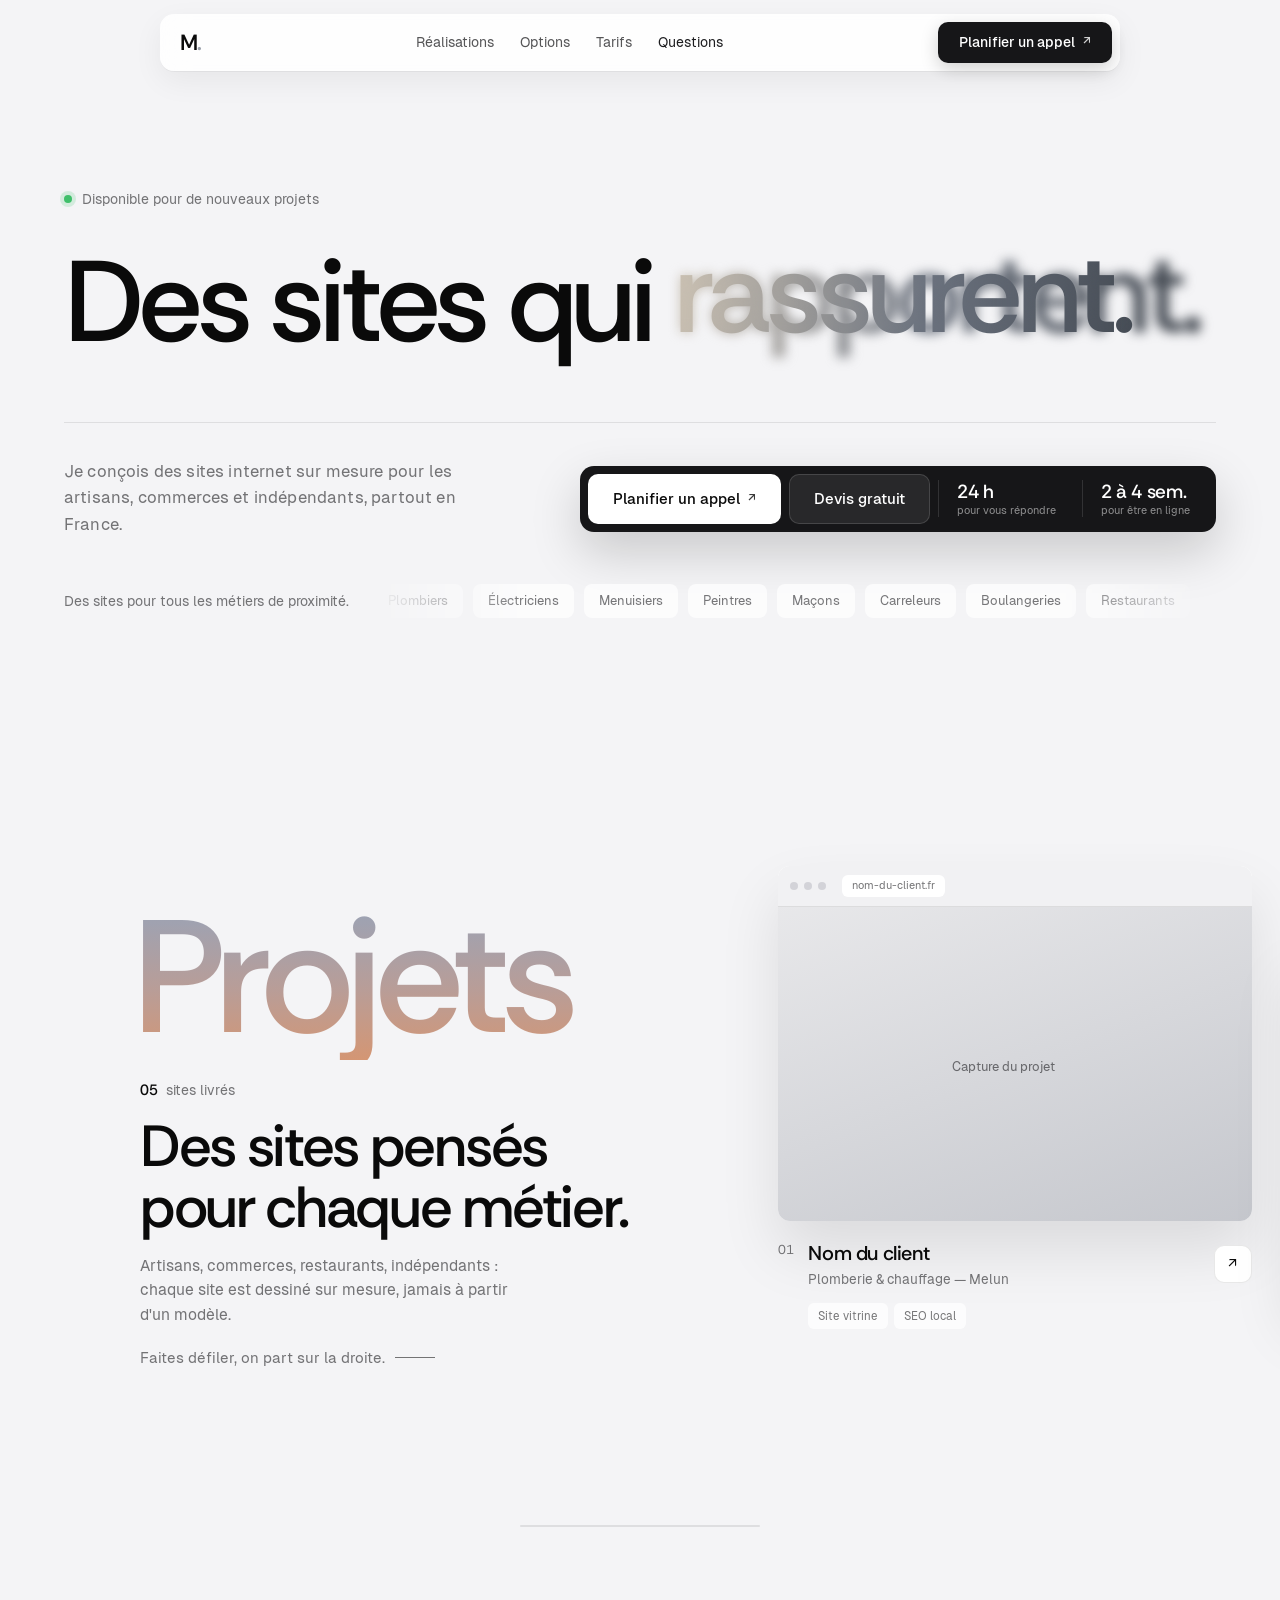
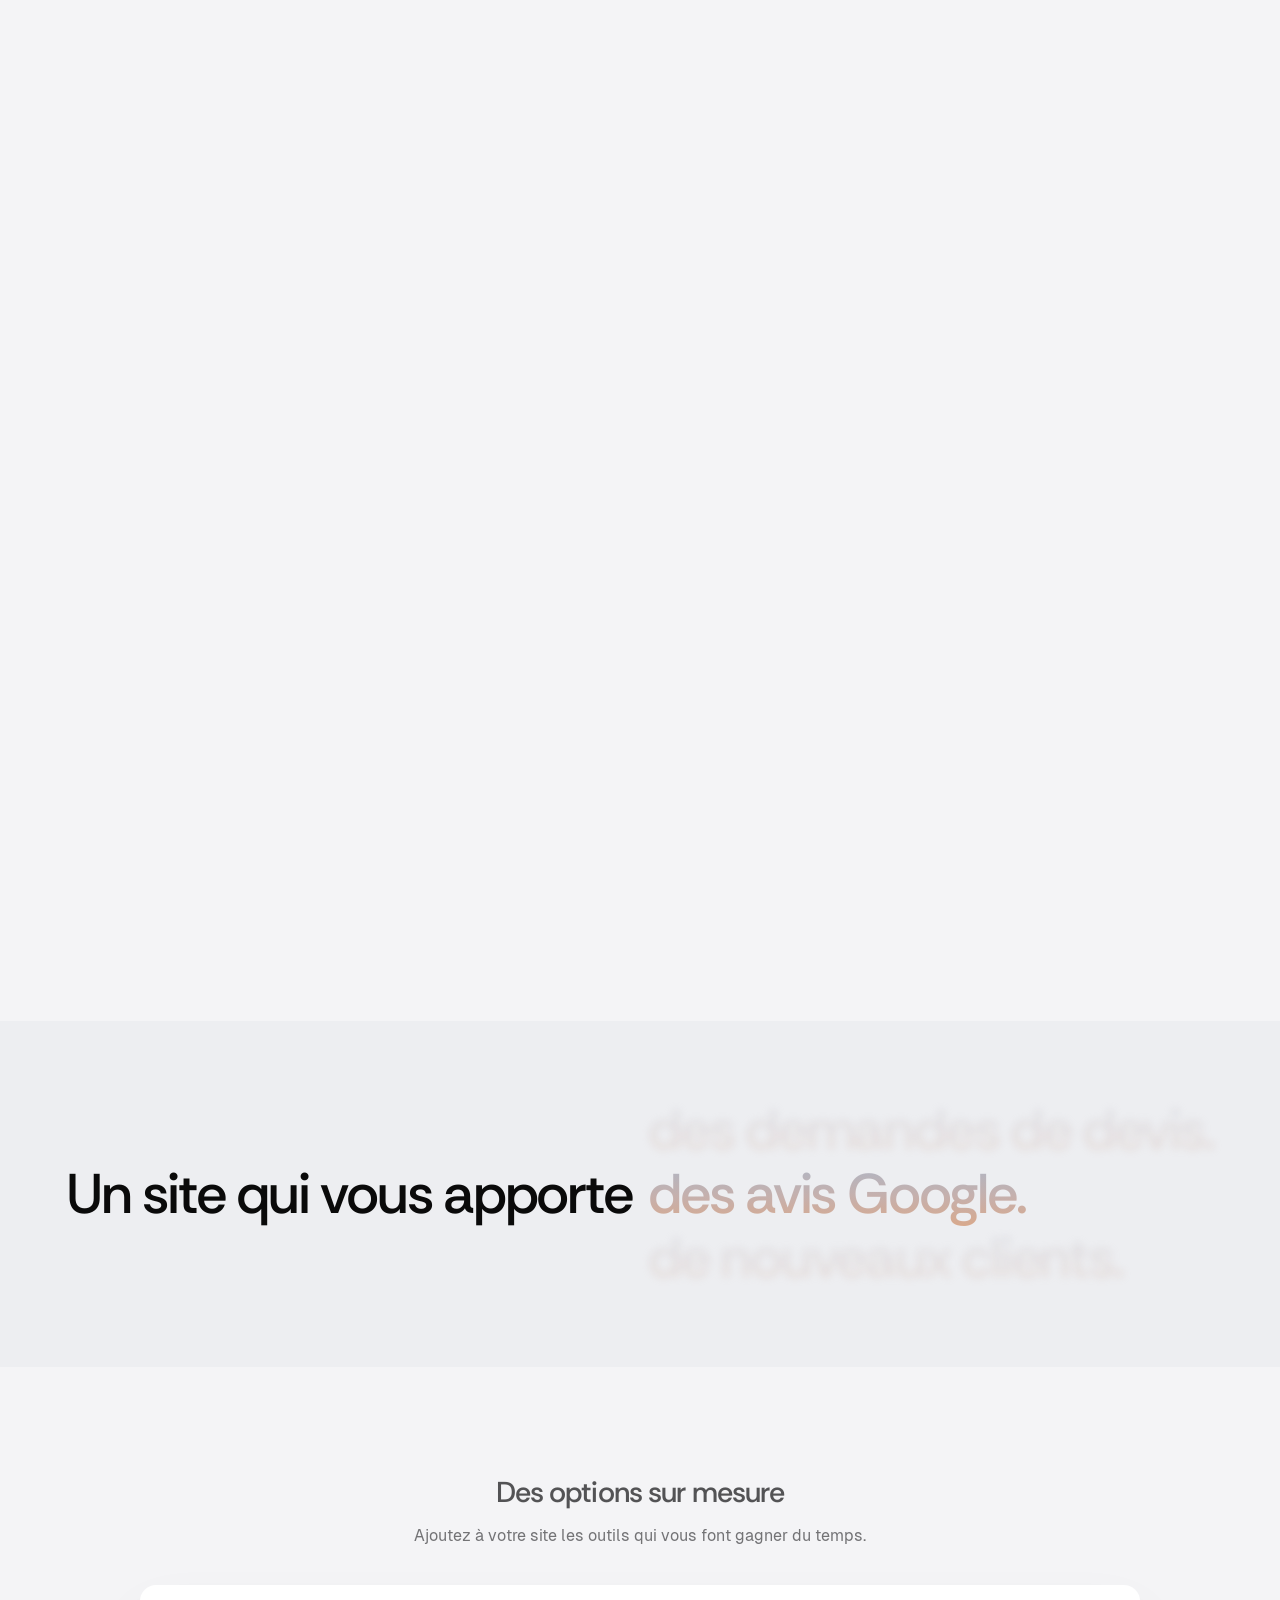
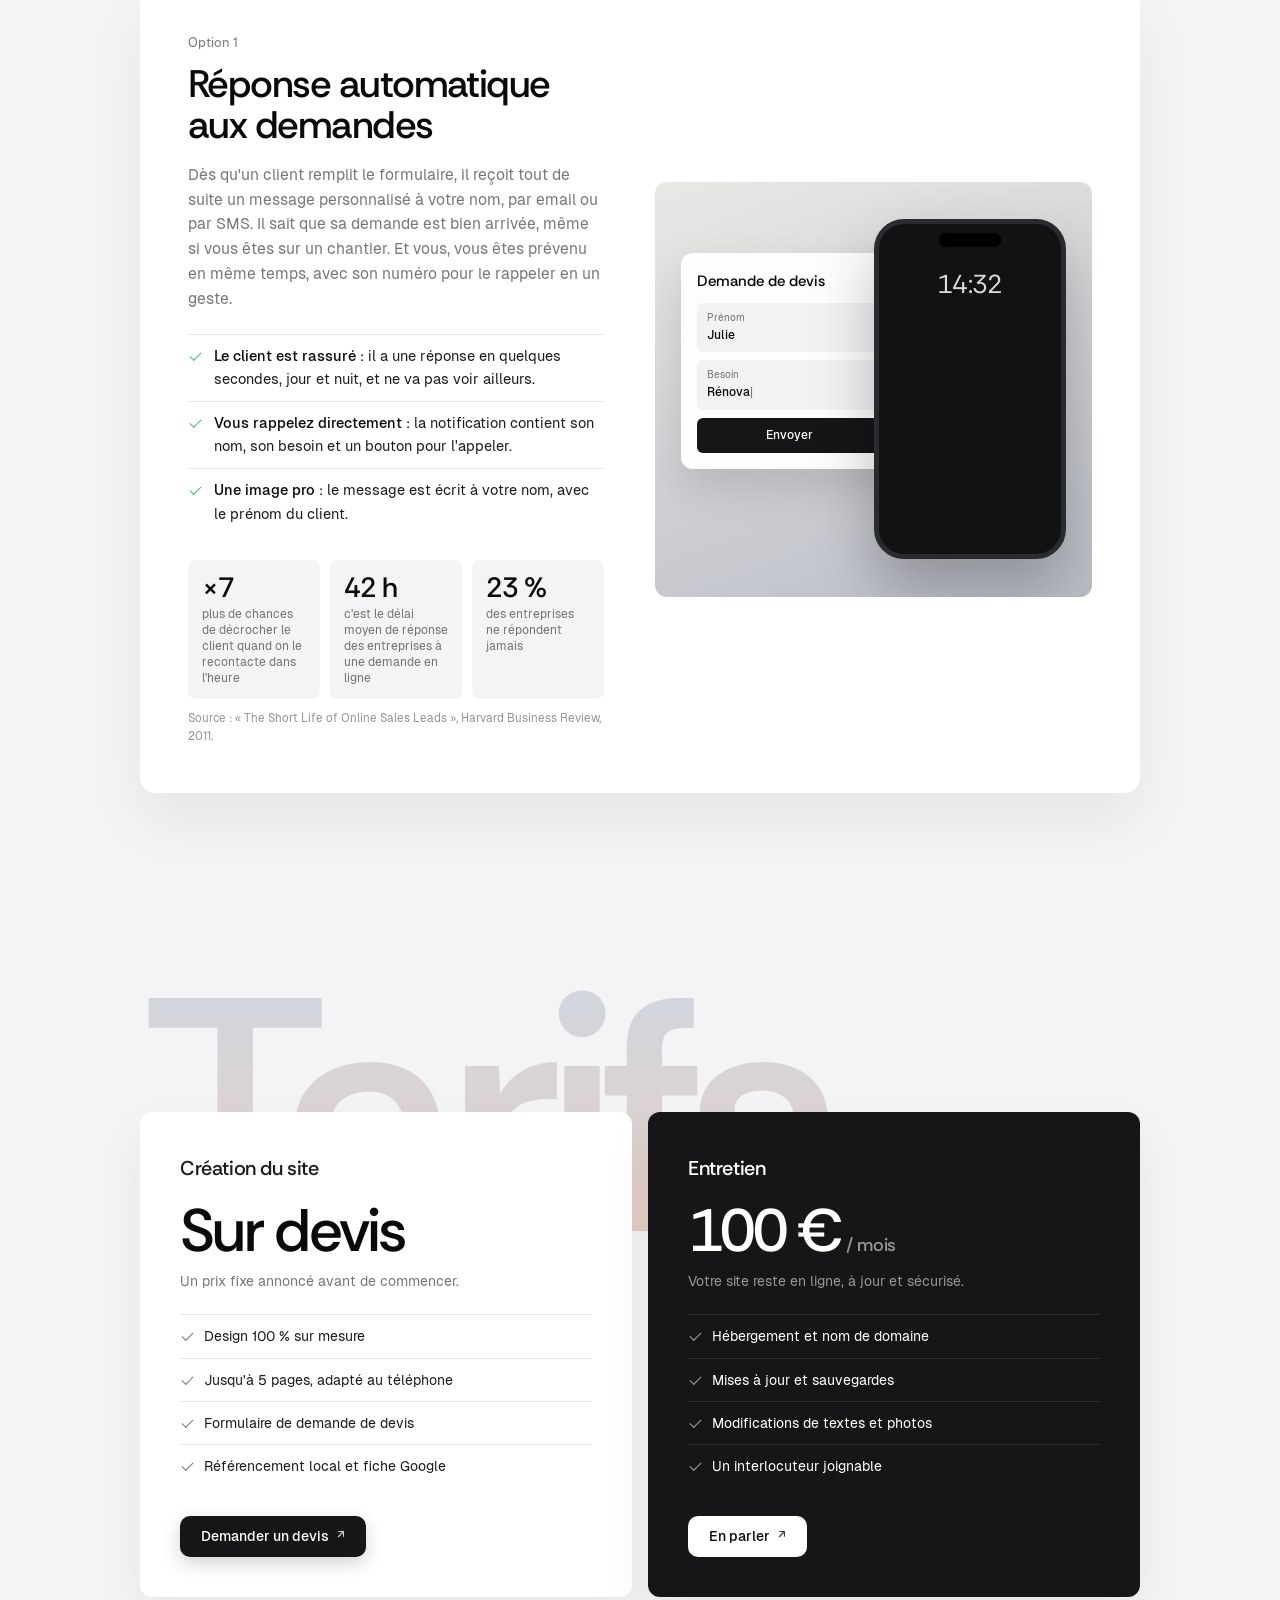
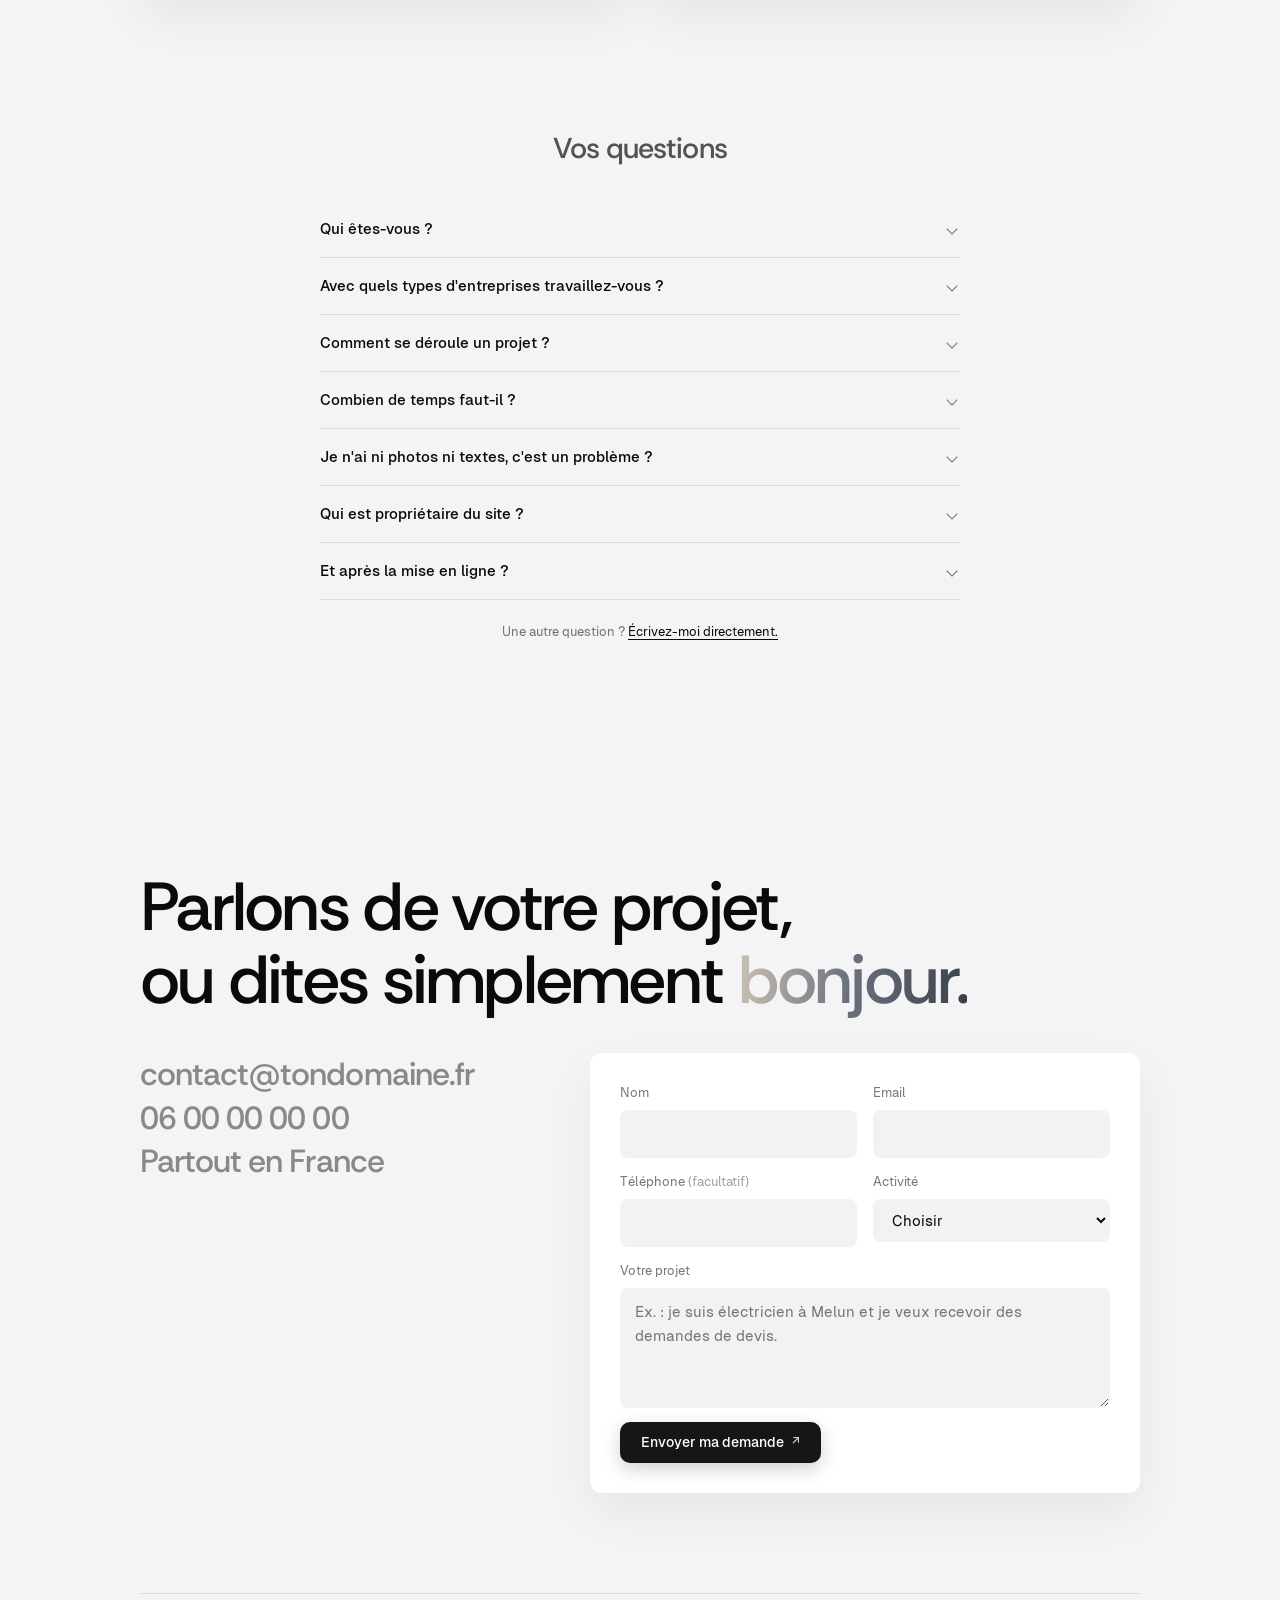
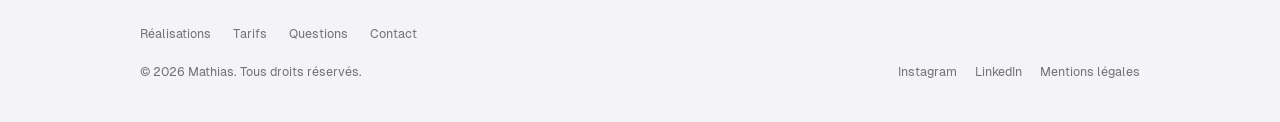
==== commit 962d268f: "Rechargement automatique quand le navigateur affiche une ancienne version en cache Co-Authored-By: C" ====
--- a/index.html
+++ b/index.html
@@ -12,7 +12,23 @@
   <meta property="og:type" content="website" />
   <link rel="preload" href="fonts/rethink-sans-latin-500-normal.woff2" as="font" type="font/woff2" crossorigin />
   <script>document.documentElement.classList.replace("no-js", "js")</script>
-  <link rel="stylesheet" href="styles.css?v=22" />
+  <script>
+    // Si le navigateur affiche une ancienne version gardée en cache, on recharge la dernière.
+    (function () {
+      var V = "23";
+      fetch("version.txt?t=" + Date.now(), { cache: "no-store" })
+        .then(function (r) { return r.text(); })
+        .then(function (remote) {
+          remote = remote.trim();
+          if (remote && remote !== V && sessionStorage.getItem("reloaded") !== remote) {
+            sessionStorage.setItem("reloaded", remote);
+            location.replace(location.pathname + "?v=" + remote + location.hash);
+          }
+        })
+        .catch(function () {});
+    })();
+  </script>
+  <link rel="stylesheet" href="styles.css?v=23" />
 </head>
 <body>
 
@@ -294,6 +310,6 @@
   <!-- Bouton flottant -->
   <a href="#contact" class="pill pill-dark float-cta">Planifier un appel <span class="arr">↗</span></a>
 
-  <script src="script.js?v=22"></script>
+  <script src="script.js?v=23"></script>
 </body>
 </html>
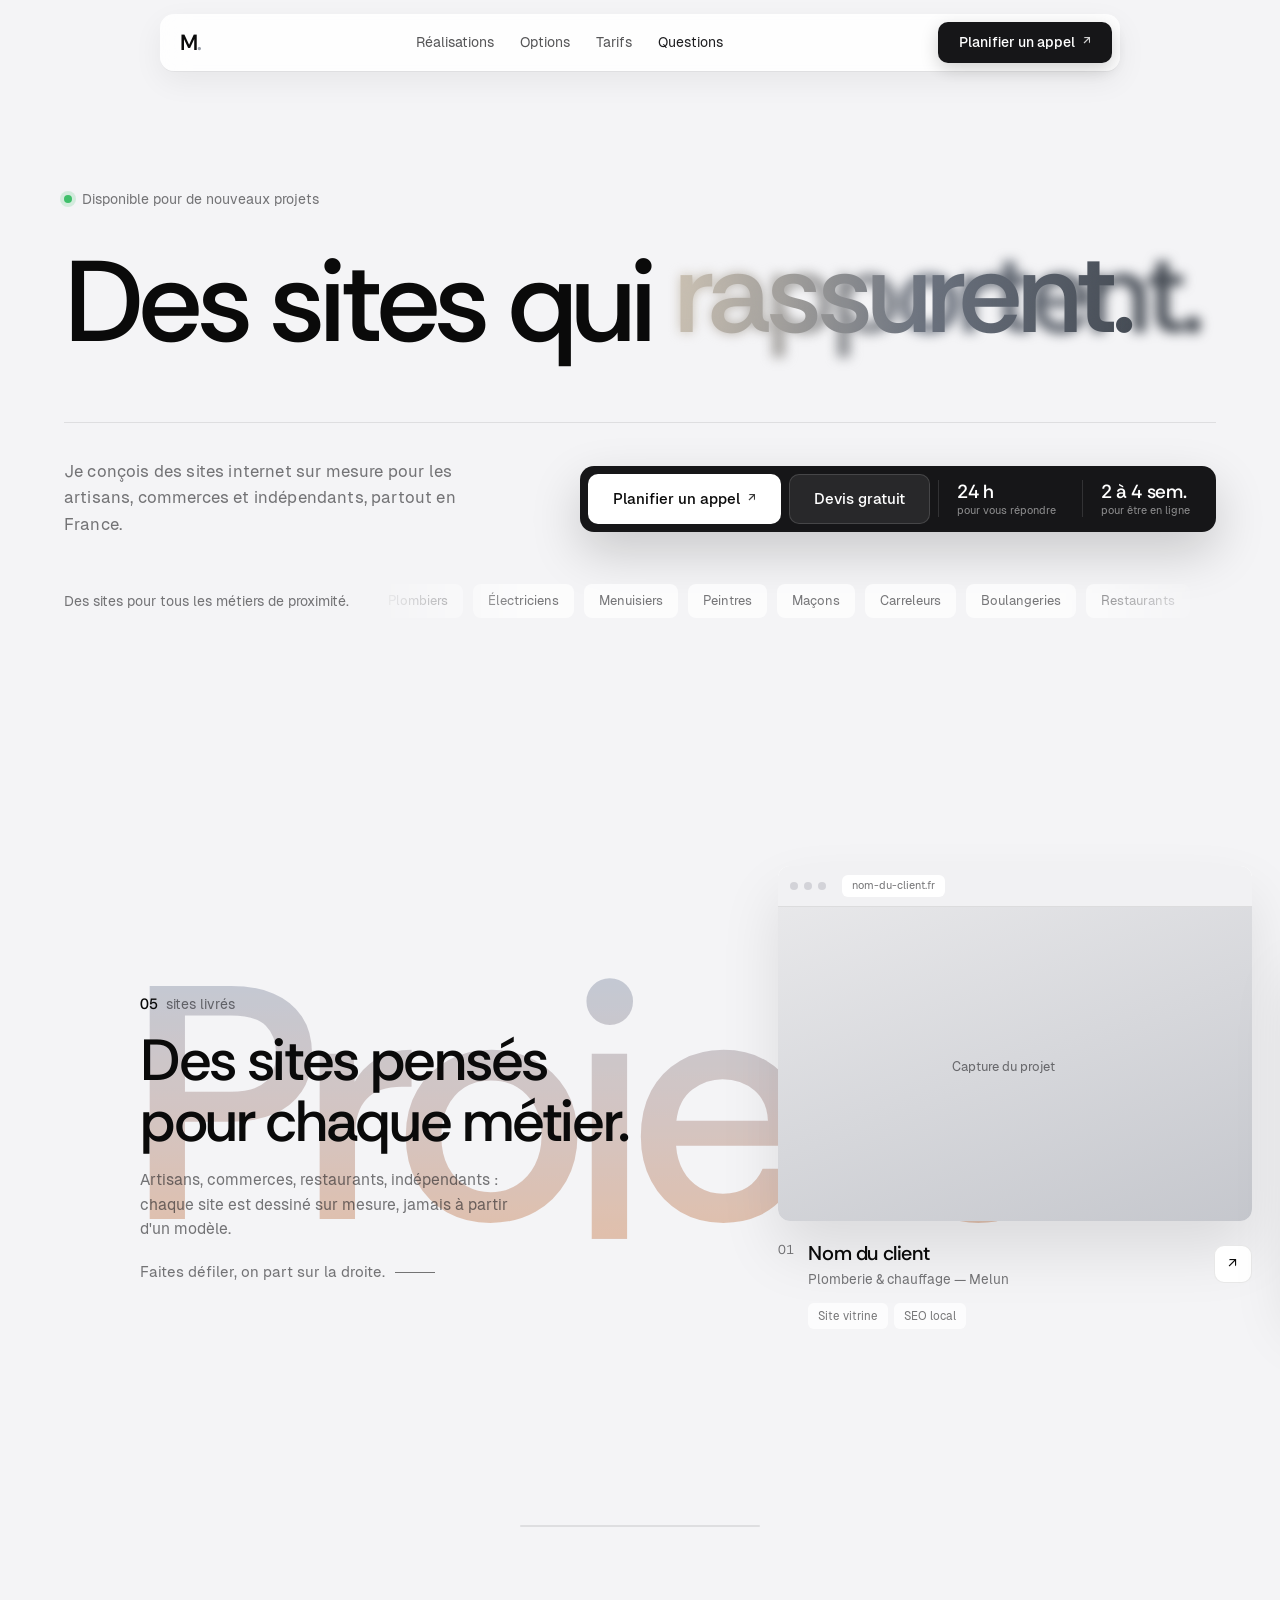
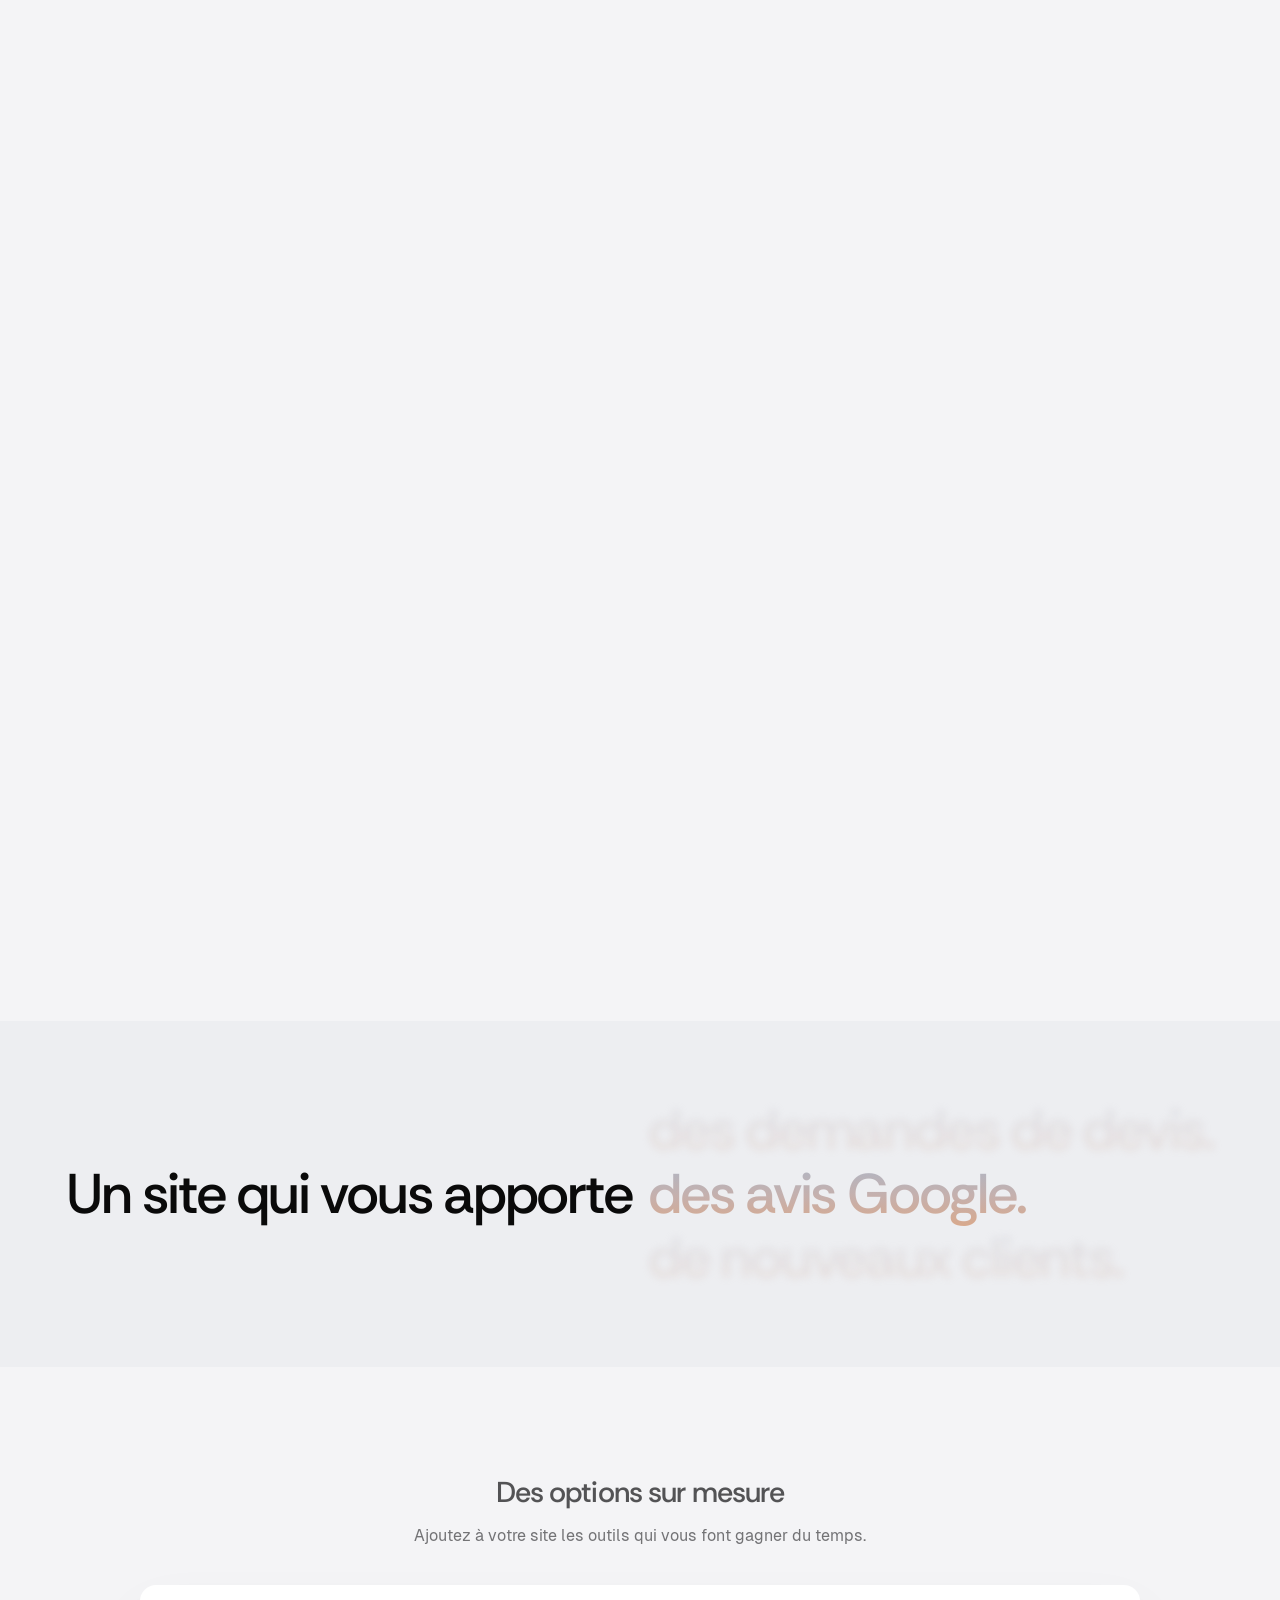
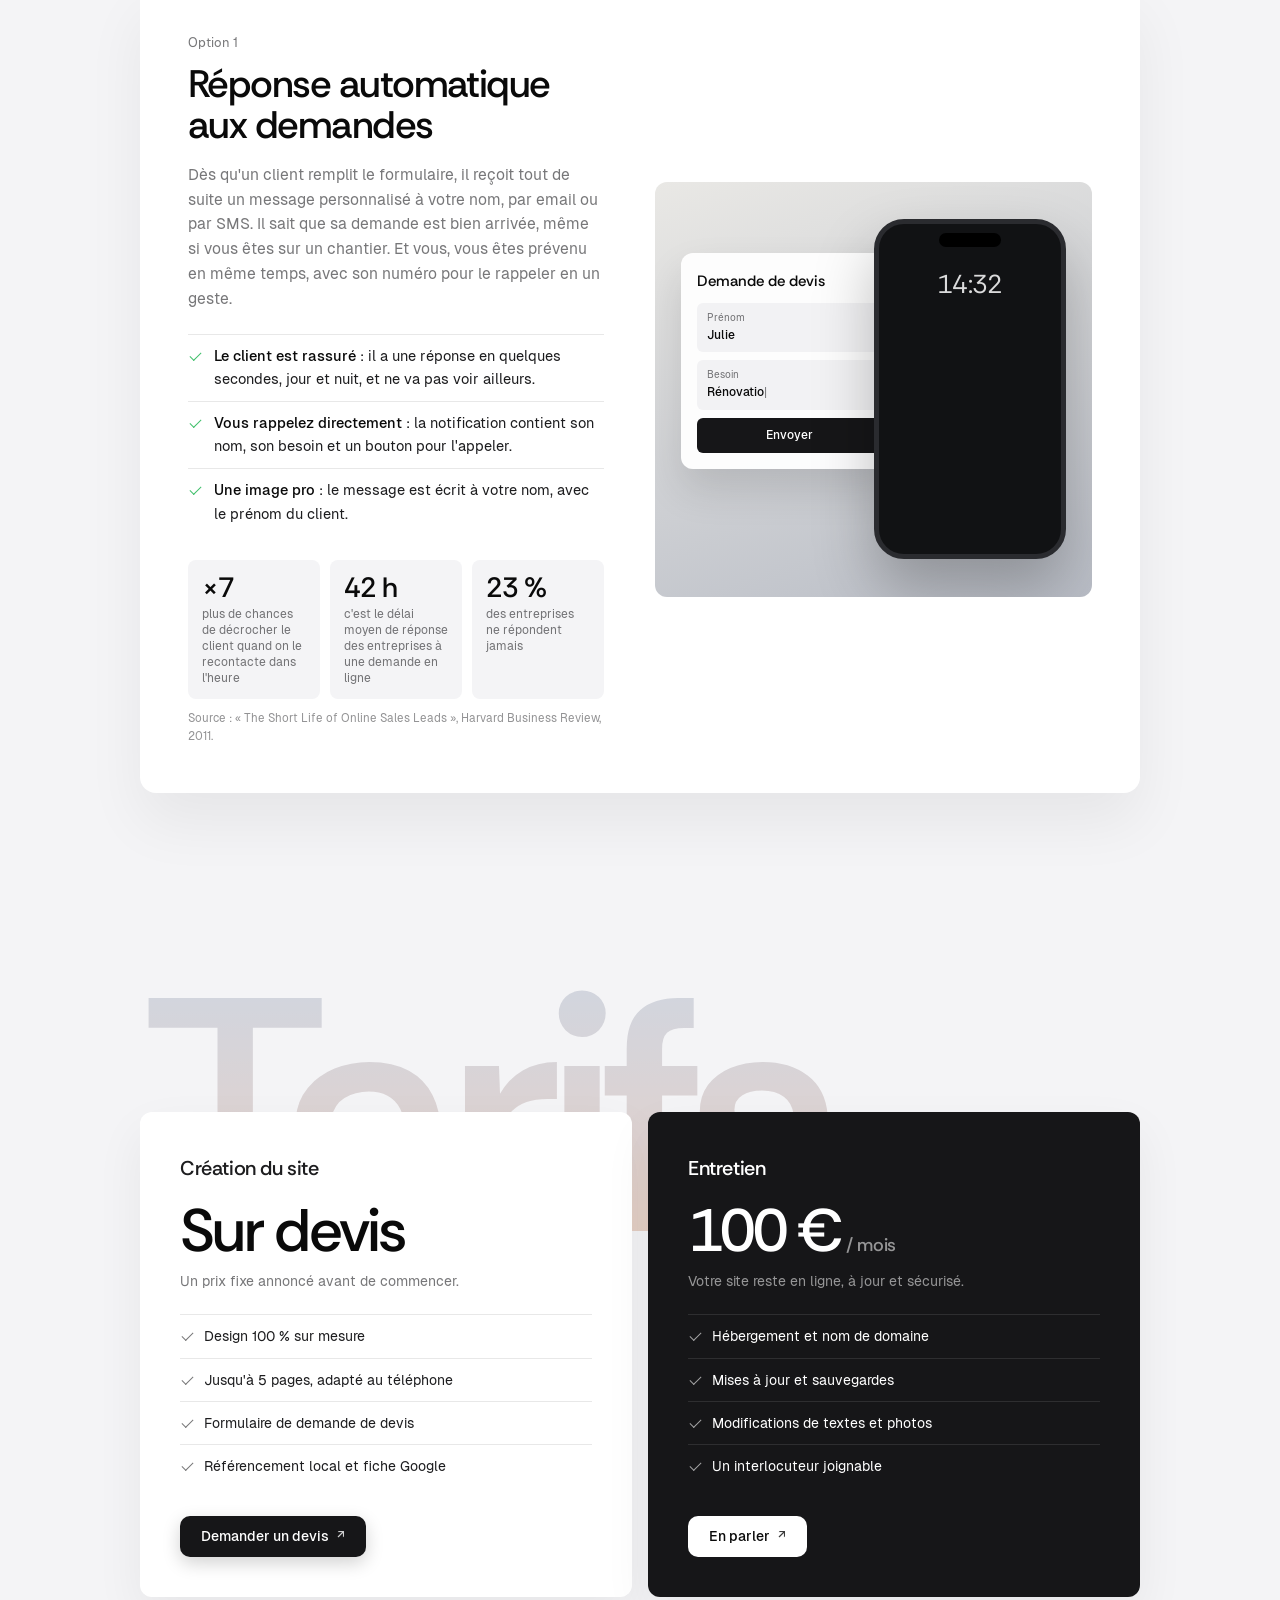
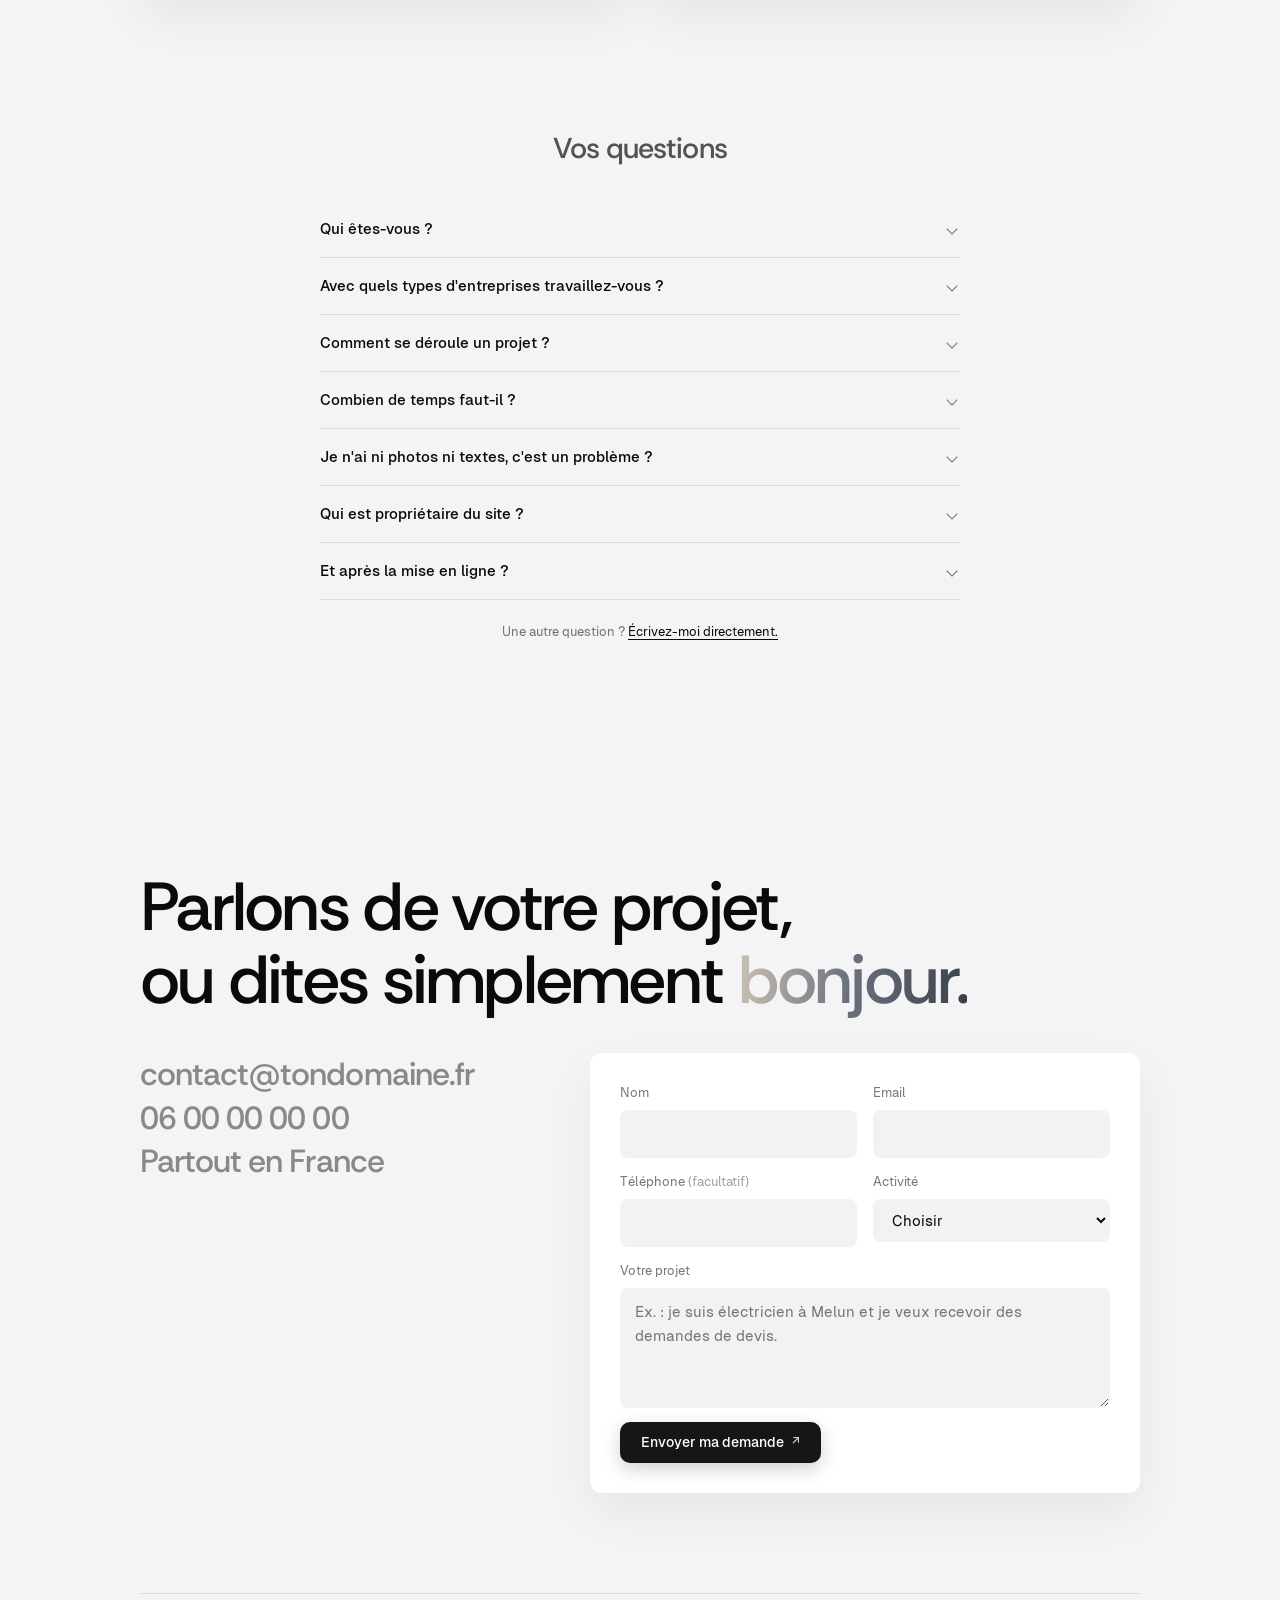
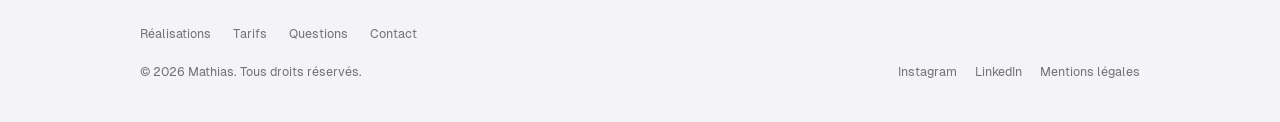
==== commit ff4ac9ab: "« Projets » repasse en arrière-plan, un peu plus visible que « Tarifs » Co-Authored-By: Claude Opus " ====
--- a/index.html
+++ b/index.html
@@ -15,7 +15,7 @@
   <script>
     // Si le navigateur affiche une ancienne version gardée en cache, on recharge la dernière.
     (function () {
-      var V = "23";
+      var V = "24";
       fetch("version.txt?t=" + Date.now(), { cache: "no-store" })
         .then(function (r) { return r.text(); })
         .then(function (remote) {
@@ -28,7 +28,7 @@
         .catch(function () {});
     })();
   </script>
-  <link rel="stylesheet" href="styles.css?v=23" />
+  <link rel="stylesheet" href="styles.css?v=24" />
 </head>
 <body>
 
@@ -310,6 +310,6 @@
   <!-- Bouton flottant -->
   <a href="#contact" class="pill pill-dark float-cta">Planifier un appel <span class="arr">↗</span></a>
 
-  <script src="script.js?v=23"></script>
+  <script src="script.js?v=24"></script>
 </body>
 </html>
--- a/styles.css
+++ b/styles.css
@@ -140,7 +140,7 @@
 .no-js .hs-track { overflow-x: auto; padding-block: 80px; }
 
 .hs-intro { position: relative; flex: 0 0 auto; width: min(600px, 84vw); }
-.hs-giant { position: relative; left: -.05em; font-size: clamp(100px, 12.5vw, 190px); line-height: .9; padding-bottom: .06em; margin-bottom: 18px; opacity: 1; background: linear-gradient(180deg, #9aa3b6 0%, #b99d97 55%, #d49674 100%); -webkit-background-clip: text; background-clip: text; }
+.hs-giant { position: absolute; left: -.04em; top: 50%; transform: translateY(-62%); z-index: 0; opacity: .7; }
 .hs-title { position: relative; font-family: var(--font-title); font-weight: 500; font-size: clamp(36px, 4.6vw, 58px); line-height: 1.05; letter-spacing: -.04em; color: var(--ink); }
 .hs-sub { position: relative; margin-top: 18px; color: var(--muted); font-size: 15px; display: flex; align-items: center; gap: 10px; }
 .hs-sub::after { content: ""; width: 40px; height: 1px; background: currentColor; animation: nudge 1.6s ease-in-out infinite; }
@@ -363,7 +363,7 @@
   .cards, .offers, .contact-grid { grid-template-columns: 1fr; }
   .hs-card { width: 78vw; }
   .hs-card:nth-of-type(even), .hs-card:nth-of-type(odd) { margin: 0; }
-  .hs-giant { font-size: 96px; }
+  .hs-giant { font-size: 150px; }
   .cities-inner { flex-direction: column; gap: 6px; text-align: center; }
   .cities-list { width: 100%; }
   .js .cities-list span.is-prev, .js .cities-list span.is-next { opacity: 0; }
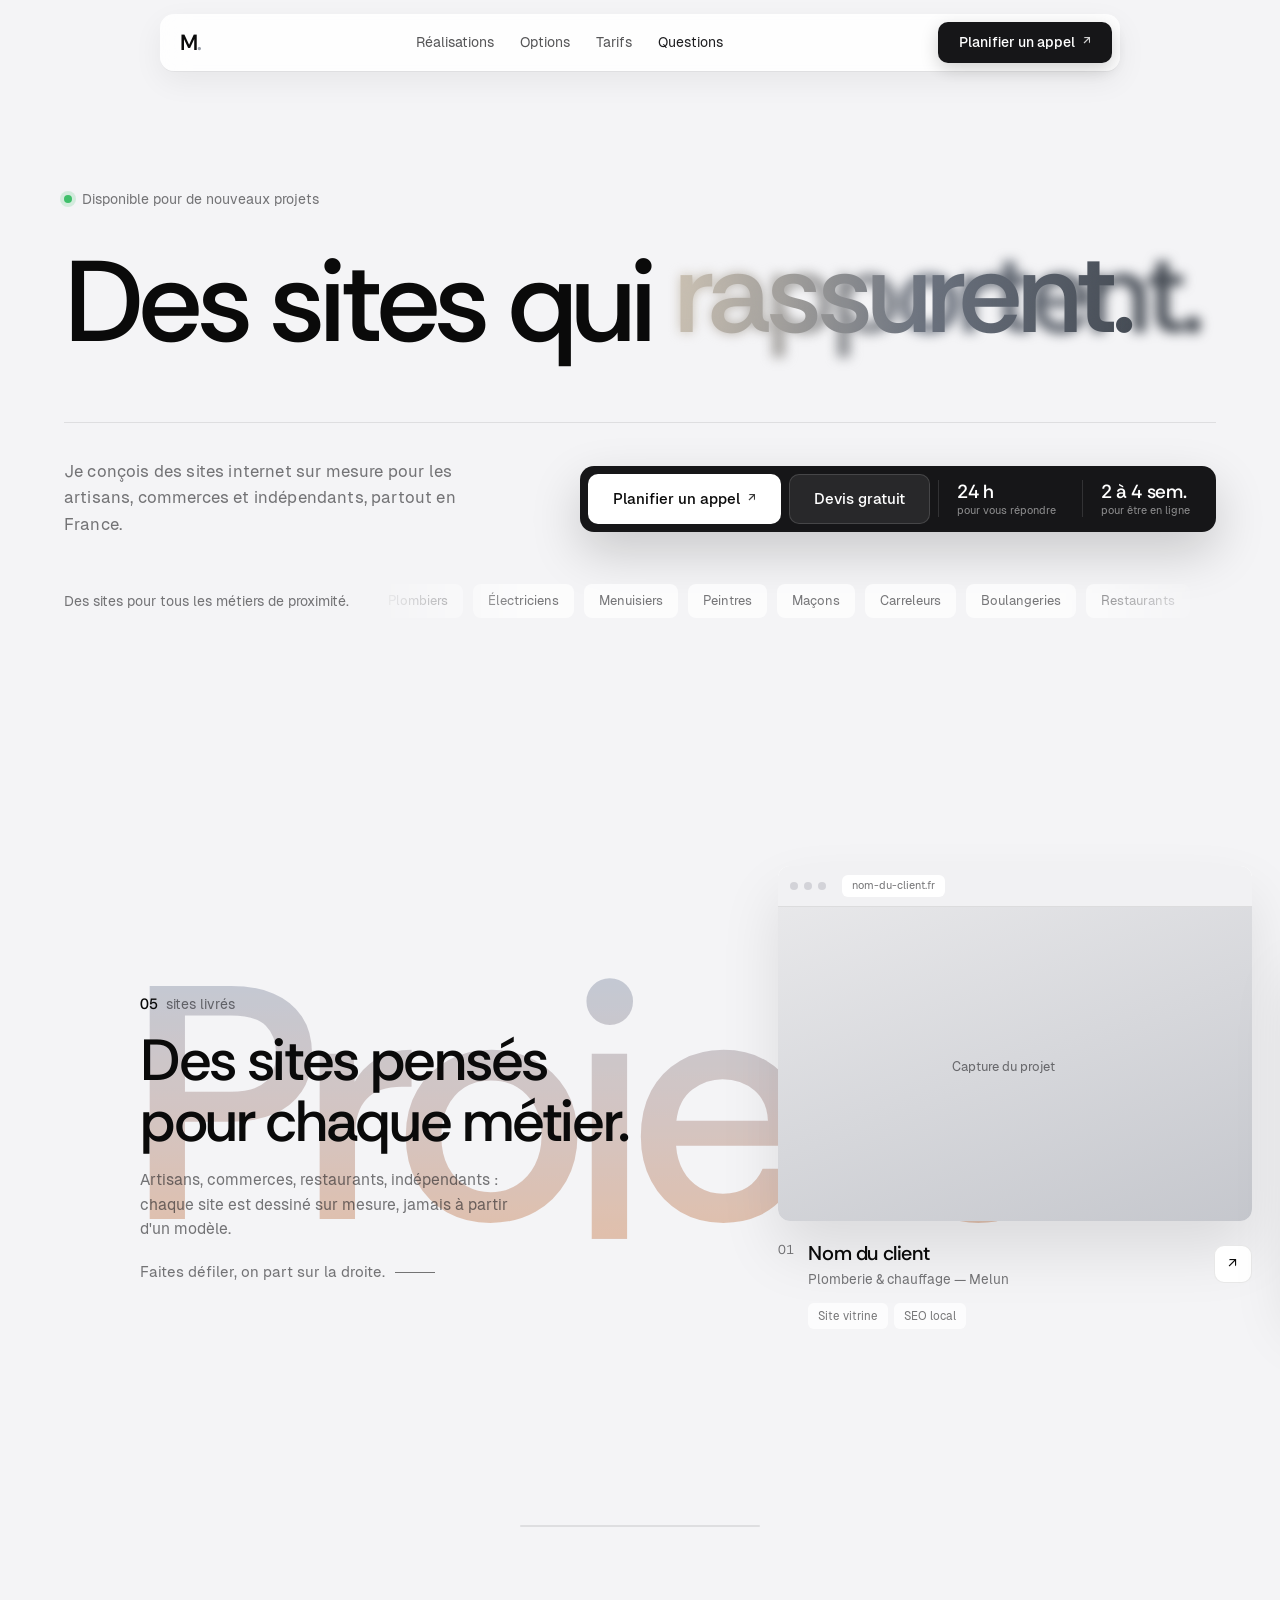
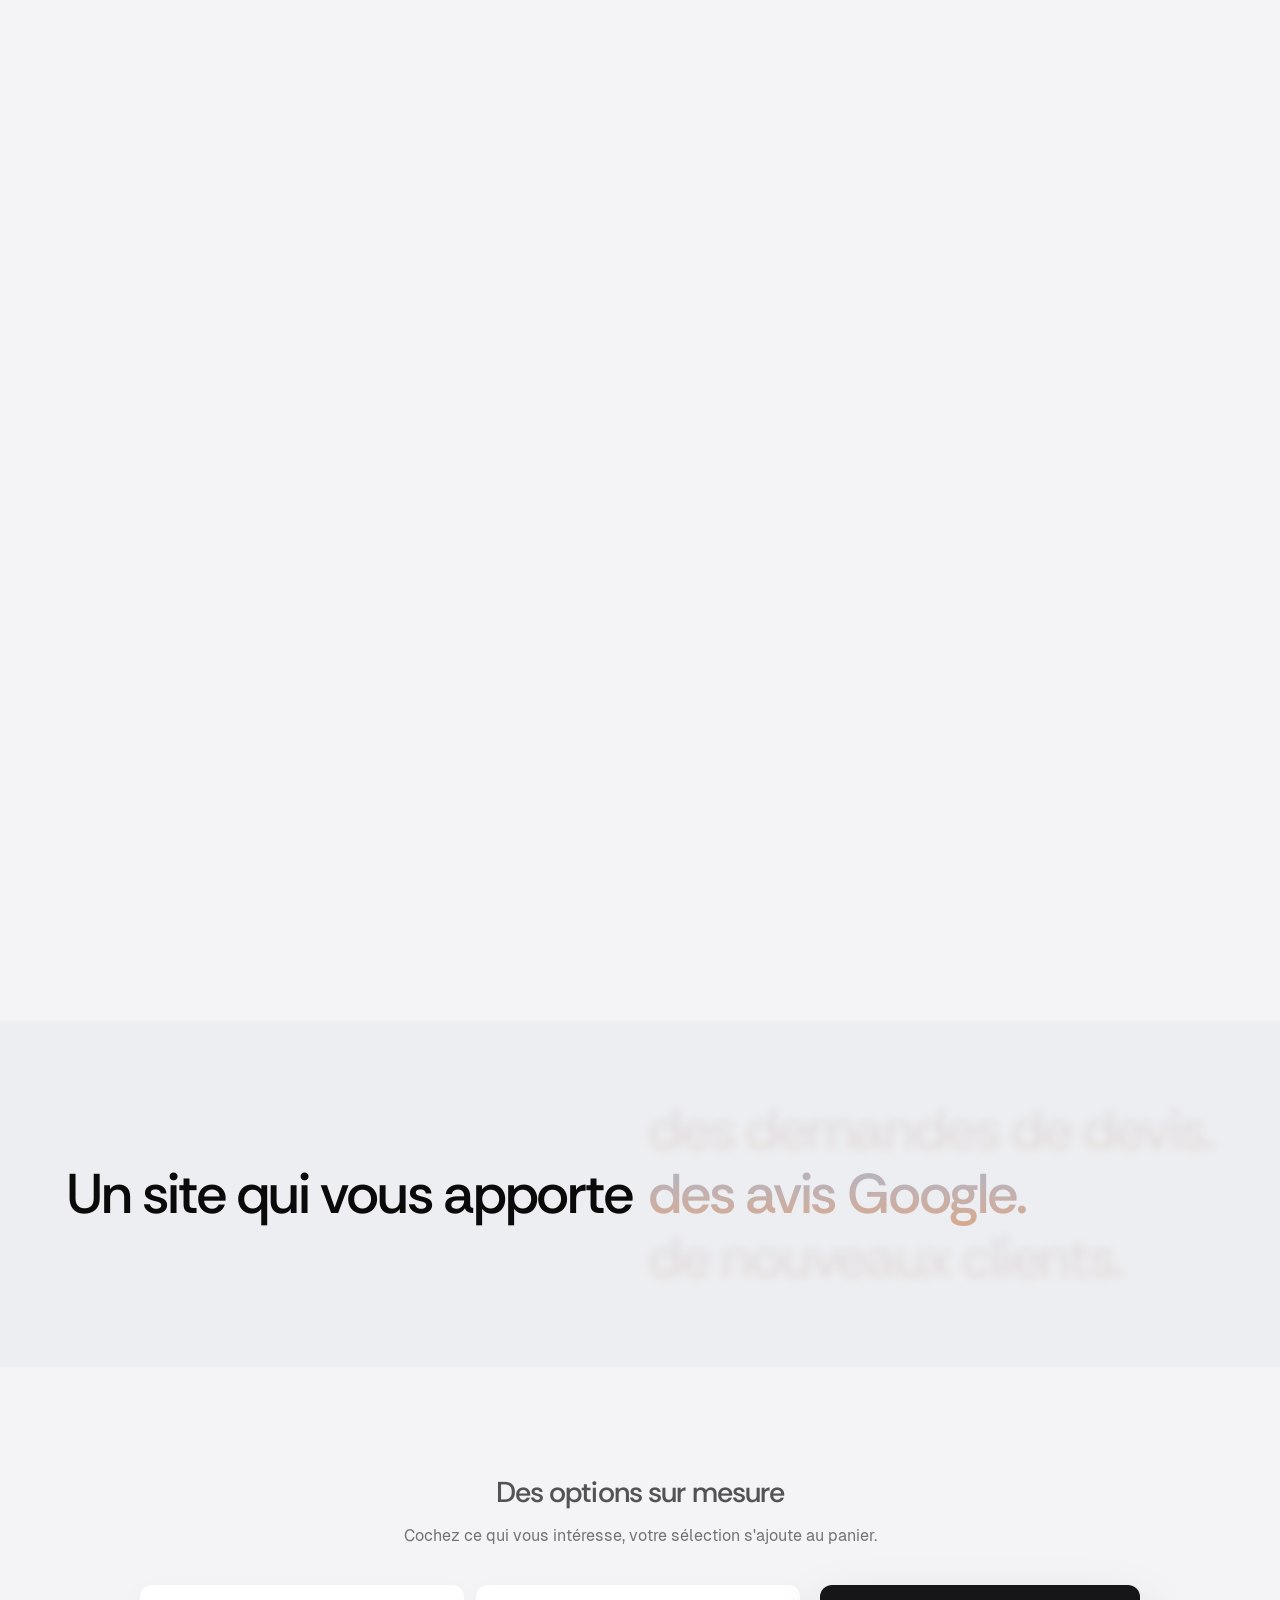
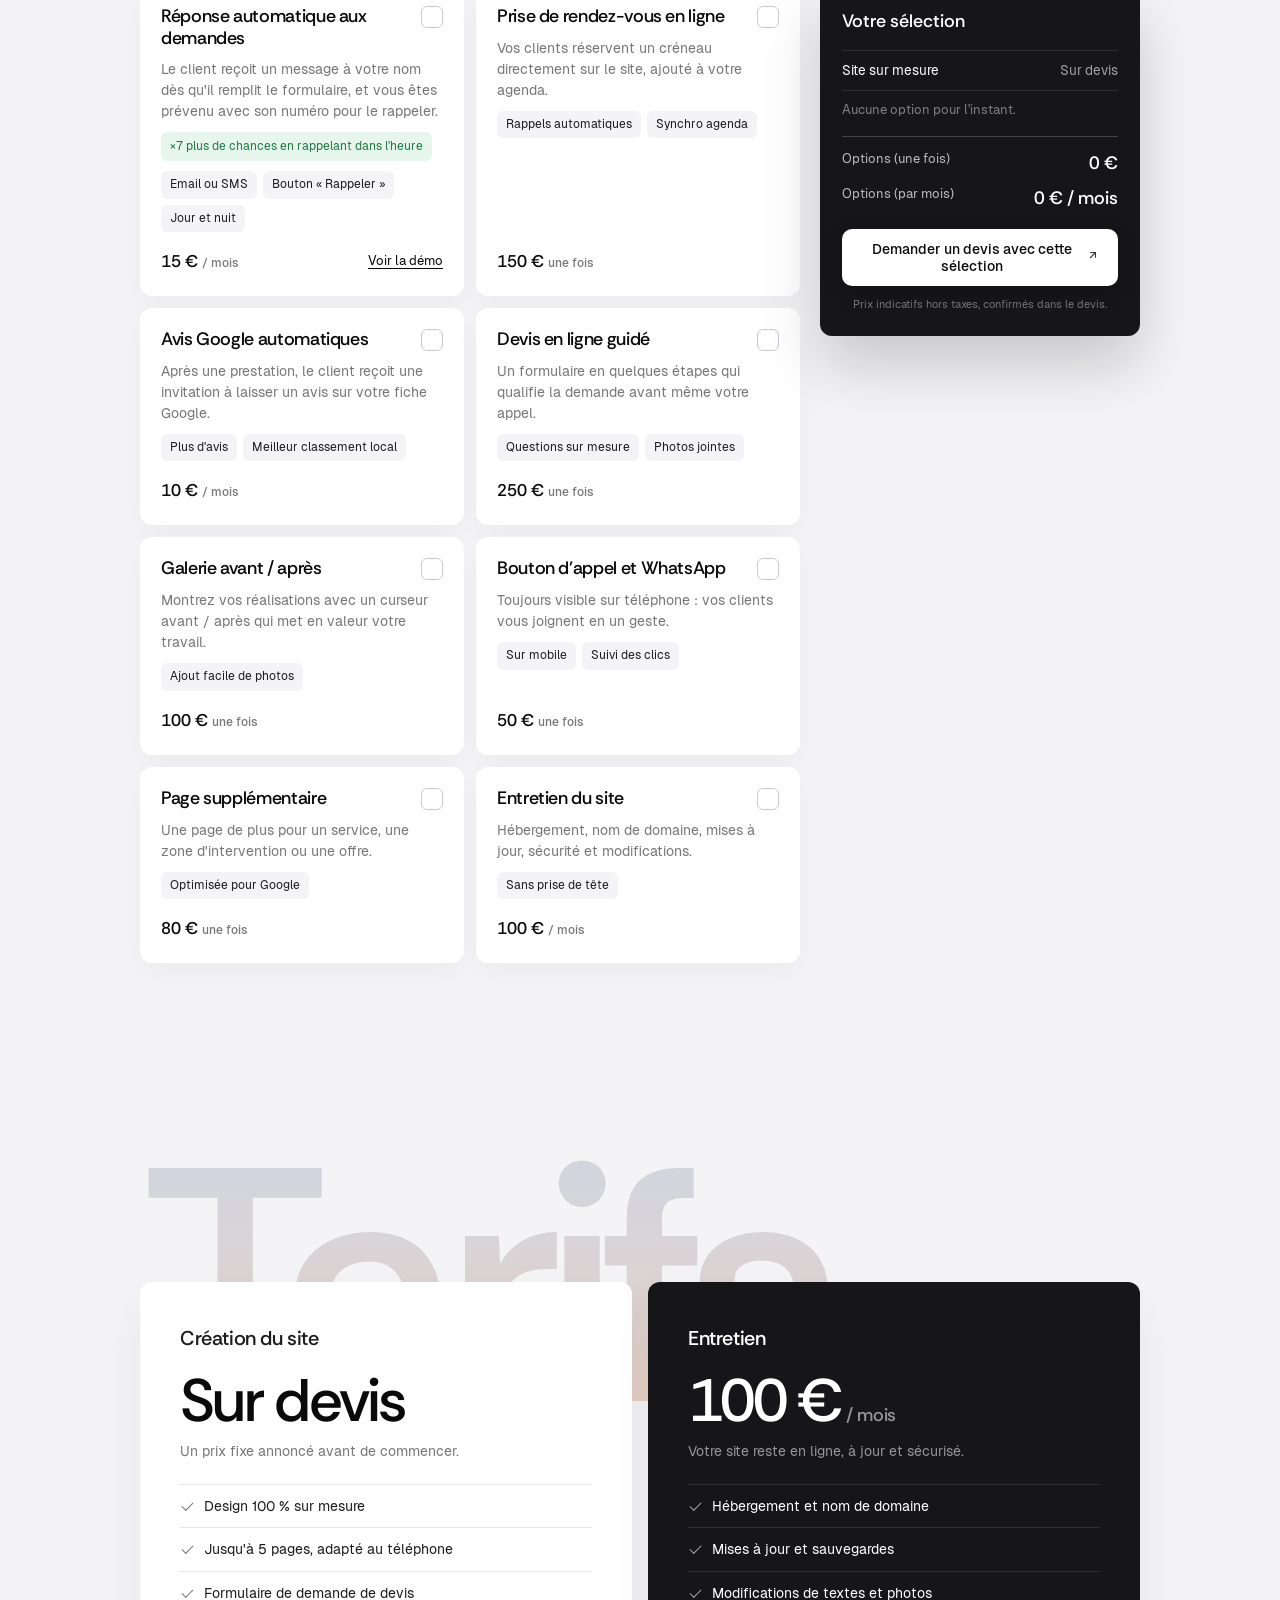
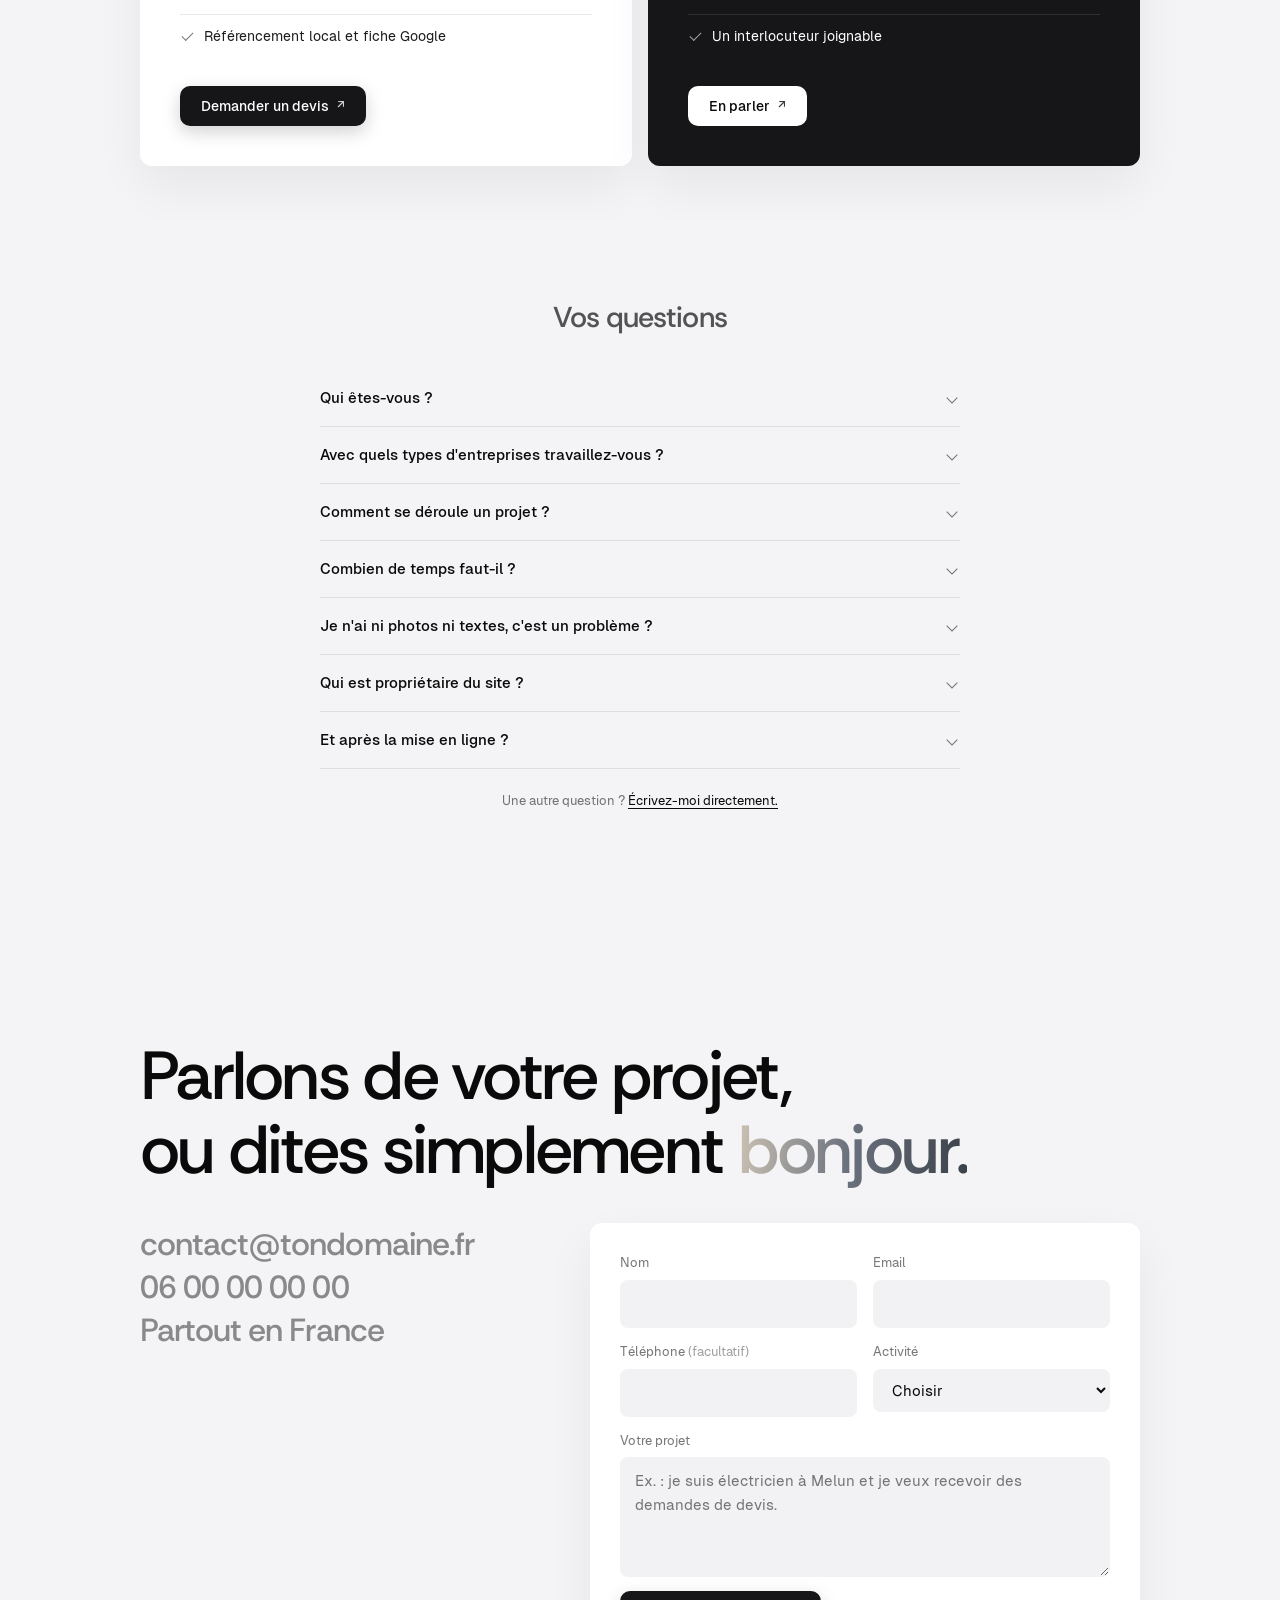
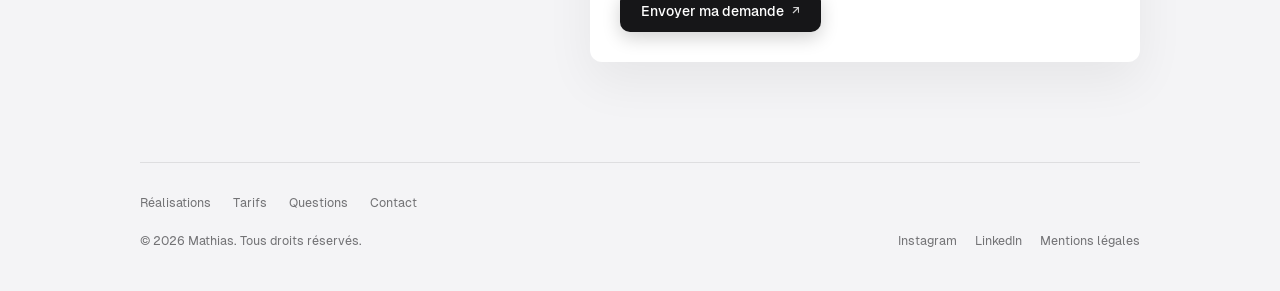
==== commit e60217cb: "Options sur mesure en cartes à cocher avec panier : totaux une fois / par mois, démo de la réponse a" ====
--- a/index.html
+++ b/index.html
@@ -15,7 +15,7 @@
   <script>
     // Si le navigateur affiche une ancienne version gardée en cache, on recharge la dernière.
     (function () {
-      var V = "24";
+      var V = "25";
       fetch("version.txt?t=" + Date.now(), { cache: "no-store" })
         .then(function (r) { return r.text(); })
         .then(function (remote) {
@@ -28,7 +28,7 @@
         .catch(function () {});
     })();
   </script>
-  <link rel="stylesheet" href="styles.css?v=24" />
+  <link rel="stylesheet" href="styles.css?v=25" />
 </head>
 <body>
 
@@ -175,29 +175,36 @@
       </div>
     </section>
 
-    <!-- ===== OPTIONS SUR MESURE ===== -->
+    <!-- ===== OPTIONS SUR MESURE + PANIER ===== -->
     <section class="options container" id="options">
       <h2 class="kicker">Des options sur mesure</h2>
-      <p class="options-lead">Ajoutez à votre site les outils qui vous font gagner du temps.</p>
-
-      <article class="option">
-        <div class="option-text">
-          <p class="option-num">Option 1</p>
-          <h3 class="option-title">Réponse automatique aux demandes</h3>
-          <p>Dès qu'un client remplit le formulaire, il reçoit tout de suite un message personnalisé à votre nom, par email ou par SMS. Il sait que sa demande est bien arrivée, même si vous êtes sur un chantier. Et vous, vous êtes prévenu en même temps, avec son numéro pour le rappeler en un geste.</p>
-          <ul class="option-list">
-            <li><strong>Le client est rassuré</strong> : il a une réponse en quelques secondes, jour et nuit, et ne va pas voir ailleurs.</li>
-            <li><strong>Vous rappelez directement</strong> : la notification contient son nom, son besoin et un bouton pour l'appeler.</li>
-            <li><strong>Une image pro</strong> : le message est écrit à votre nom, avec le prénom du client.</li>
-          </ul>
-          <div class="option-stats">
-            <div><strong>×7</strong><span>plus de chances de décrocher le client quand on le recontacte dans l'heure</span></div>
-            <div><strong>42 h</strong><span>c'est le délai moyen de réponse des entreprises à une demande en ligne</span></div>
-            <div><strong>23 %</strong><span>des entreprises ne répondent jamais</span></div>
-          </div>
-          <p class="option-source">Source : « The Short Life of Online Sales Leads », Harvard Business Review, 2011.</p>
-        </div>
-        <div class="option-visual" aria-hidden="true">
+      <p class="options-lead">Cochez ce qui vous intéresse, votre sélection s'ajoute au panier.</p>
+
+      <div class="opt-layout">
+        <div class="opt-grid" id="opt-grid"><!-- rempli par script.js à partir de la liste OPTIONS --></div>
+
+        <aside class="cart" id="cart" aria-live="polite">
+          <p class="cart-title">Votre sélection</p>
+          <div class="cart-base">
+            <span>Site sur mesure</span><span>Sur devis</span>
+          </div>
+          <ul class="cart-items" id="cart-items"></ul>
+          <p class="cart-empty" id="cart-empty">Aucune option pour l'instant.</p>
+          <div class="cart-totals">
+            <div><span>Options (une fois)</span><strong id="cart-once">0 €</strong></div>
+            <div><span>Options (par mois)</span><strong id="cart-month">0 €</strong></div>
+          </div>
+          <button type="button" class="pill pill-dark cart-cta" id="cart-cta">Demander un devis avec cette sélection <span class="arr">↗</span></button>
+          <p class="cart-note">Prix indicatifs hors taxes, confirmés dans le devis.</p>
+        </aside>
+      </div>
+    </section>
+
+    <!-- Démo de la réponse automatique (fenêtre) -->
+    <dialog class="demo" id="demo-autoreply">
+      <button type="button" class="demo-close" aria-label="Fermer">✕</button>
+      <p class="demo-title">Réponse automatique : comment ça marche</p>
+      <div class="option-visual" aria-hidden="true">
           <div class="ar-stage">
             <div class="ar-form">
               <p class="ar-form-title">Demande de devis</p>
@@ -219,9 +226,9 @@
               </div>
             </div>
           </div>
-        </div>
-      </article>
-    </section>
+      </div>
+      <p class="demo-source">Les entreprises qui recontactent un prospect dans l'heure ont près de 7 fois plus de chances de concrétiser (Harvard Business Review, 2011).</p>
+    </dialog>
 
     <!-- ===== TARIFS ===== -->
     <section class="pricing container" id="tarifs">
@@ -310,6 +317,6 @@
   <!-- Bouton flottant -->
   <a href="#contact" class="pill pill-dark float-cta">Planifier un appel <span class="arr">↗</span></a>
 
-  <script src="script.js?v=24"></script>
+  <script src="script.js?v=25"></script>
 </body>
 </html>
--- a/styles.css
+++ b/styles.css
@@ -207,17 +207,58 @@
 .js .cities-list span.is-next { opacity: .25; transform: translateY(100%); }
 .no-js .cities-list { height: auto; }
 
-/* ===== Options sur mesure ===== */
+/* ===== Options + panier ===== */
 .options { padding: clamp(60px, 8vw, 110px) 0 clamp(70px, 9vw, 120px); }
 .options .kicker { margin-bottom: 8px; }
 .options-lead { text-align: center; color: var(--muted); margin-bottom: 36px; }
-.option { display: grid; grid-template-columns: 1fr 1.05fr; gap: clamp(24px, 4vw, 56px); align-items: center; background: var(--surface); border-radius: var(--r-lg); padding: clamp(24px, 4vw, 48px); box-shadow: 0 30px 60px rgba(0,0,0,.06); }
-.option-num { font-size: 13px; color: var(--muted); margin-bottom: 10px; }
-.option-title { font-family: var(--font-title); font-weight: 500; font-size: clamp(28px, 3vw, 40px); line-height: 1.08; letter-spacing: -.04em; color: var(--ink); margin-bottom: 16px; }
-.option-text > p:not(.option-num) { color: var(--muted); font-size: 15.5px; }
-.option-list { list-style: none; margin-top: 22px; }
-.option-list li { font-size: 14.5px; color: var(--muted); padding: 10px 0 10px 26px; border-top: 1px solid var(--line); position: relative; color: var(--text); }
-.option-list li::before { content: ""; position: absolute; left: 2px; top: 17px; width: 10px; height: 5px; border-left: 1.5px solid #3fbf6a; border-bottom: 1.5px solid #3fbf6a; transform: rotate(-45deg); }
+.opt-layout { display: grid; grid-template-columns: minmax(0, 1fr) 320px; gap: 20px; align-items: start; }
+.opt-grid { display: grid; grid-template-columns: 1fr 1fr; gap: 12px; }
+.opt {
+  position: relative; display: flex; flex-direction: column; gap: 10px; text-align: left;
+  background: var(--surface); border: 1.5px solid transparent; border-radius: var(--r-md); padding: 20px;
+  box-shadow: 0 10px 30px rgba(0,0,0,.04); cursor: pointer; transition: border-color .2s, box-shadow .2s, transform .2s;
+}
+.opt:hover { transform: translateY(-2px); box-shadow: 0 16px 36px rgba(0,0,0,.07); }
+.opt.is-on { border-color: var(--ink); }
+.opt input { position: absolute; opacity: 0; pointer-events: none; }
+.opt-head { display: flex; justify-content: space-between; align-items: flex-start; gap: 12px; }
+.opt-title { font-family: var(--font-title); font-weight: 500; font-size: 18px; line-height: 1.2; letter-spacing: -.02em; color: var(--ink); }
+.opt-box { flex: none; width: 22px; height: 22px; border-radius: 6px; border: 1.5px solid #c9c9cf; display: grid; place-items: center; transition: background .2s, border-color .2s; }
+.opt-box::after { content: ""; width: 9px; height: 5px; border-left: 2px solid #fff; border-bottom: 2px solid #fff; transform: rotate(-45deg) translate(1px, -1px); opacity: 0; }
+.opt.is-on .opt-box { background: var(--ink); border-color: var(--ink); }
+.opt.is-on .opt-box::after { opacity: 1; }
+.opt-desc { font-size: 14px; color: var(--muted); line-height: 1.5; }
+.opt-points { list-style: none; display: flex; flex-wrap: wrap; gap: 6px; }
+.opt-points li { font-size: 12px; padding: 4px 9px; border-radius: 6px; background: var(--bg); color: var(--text); }
+.opt-foot { margin-top: auto; display: flex; justify-content: space-between; align-items: center; gap: 10px; padding-top: 6px; }
+.opt-price { font-family: var(--font-title); font-weight: 500; font-size: 17px; color: var(--ink); }
+.opt-price small { font-size: 12px; color: var(--muted); font-family: var(--font-body); }
+.opt-demo { font: inherit; font-size: 13px; color: var(--ink); background: none; border: 0; text-decoration: underline; text-underline-offset: 3px; cursor: pointer; padding: 0; }
+.opt-stat { font-size: 12px; color: #1f7a45; background: #e7f6ec; border-radius: 6px; padding: 5px 9px; align-self: flex-start; }
+
+.cart { position: sticky; top: 100px; background: var(--dark); color: #fff; border-radius: var(--r-md); padding: 22px; box-shadow: 0 30px 60px rgba(0,0,0,.18); }
+.cart-title { font-family: var(--font-title); font-weight: 500; font-size: 18px; margin-bottom: 14px; }
+.cart-base, .cart-items li { display: flex; justify-content: space-between; gap: 12px; font-size: 13.5px; padding: 9px 0; border-top: 1px solid rgba(255,255,255,.1); }
+.cart-base span:last-child, .cart-items li span:last-child { color: rgba(255,255,255,.6); white-space: nowrap; }
+.cart-items { list-style: none; }
+.cart-items li { animation: cartIn .35s ease; }
+.cart-items button { background: none; border: 0; color: rgba(255,255,255,.45); cursor: pointer; font-size: 12px; margin-left: 6px; }
+.cart-items button:hover { color: #fff; }
+@keyframes cartIn { from { opacity: 0; transform: translateY(-6px); } }
+.cart-empty { font-size: 13px; color: rgba(255,255,255,.45); padding: 9px 0; border-top: 1px solid rgba(255,255,255,.1); }
+.cart-totals { margin-top: 6px; padding-top: 12px; border-top: 1px solid rgba(255,255,255,.2); display: flex; flex-direction: column; gap: 6px; }
+.cart-totals div { display: flex; justify-content: space-between; font-size: 13px; color: rgba(255,255,255,.7); }
+.cart-totals strong { font-family: var(--font-title); font-weight: 500; font-size: 18px; color: #fff; }
+.cart-cta { width: 100%; margin-top: 16px; background: #fff; color: var(--ink); white-space: normal; text-align: center; }
+.cart-cta:hover { background: #e9e9ec; }
+.cart-note { font-size: 11px; color: rgba(255,255,255,.4); margin-top: 10px; text-align: center; }
+
+/* Fenêtre de démo */
+.demo { margin: auto; border: 0; border-radius: var(--r-lg); padding: 24px; width: min(620px, 92vw); background: var(--surface); box-shadow: 0 40px 80px rgba(0,0,0,.3); }
+.demo::backdrop { background: rgba(10,10,12,.5); backdrop-filter: blur(4px); }
+.demo-title { font-family: var(--font-title); font-weight: 500; font-size: 20px; letter-spacing: -.02em; margin-bottom: 16px; padding-right: 40px; }
+.demo-close { position: absolute; top: 18px; right: 18px; width: 34px; height: 34px; border-radius: 8px; border: 1px solid var(--line); background: #fff; cursor: pointer; }
+.demo-source { font-size: 12px; color: var(--muted); margin-top: 12px; }
 
 .option-visual { border-radius: var(--r-md); background: linear-gradient(160deg, #e9e8e5, #b9bdc6); aspect-ratio: 1 / .95; position: relative; overflow: hidden; display: grid; place-items: center; }
 .ar-stage { position: relative; width: 88%; height: 82%; }
@@ -254,23 +295,19 @@
 .ar-stage.msg2 .ar-notif { opacity: 1; transform: none; }
 .no-js .ar-msg { opacity: 1; transform: none; }
 
-@media (max-width: 860px) {
-  .option { grid-template-columns: 1fr; }
-  .option-visual { aspect-ratio: 1 / 1.05; }
+
+.ar-call { display: block; margin-top: 7px; background: #3fbf6a; color: #fff; text-align: center; font-weight: 600; border-radius: 8px; padding: 6px; font-size: 11px; }
+.ar-call::before { content: "✆  "; }
+
+@media (max-width: 960px) {
+  .opt-layout { grid-template-columns: 1fr; }
+  .cart { position: relative; top: 0; }
+}
+@media (max-width: 600px) {
+  .opt-grid { grid-template-columns: 1fr; }
   .ar-form { width: 62%; font-size: 11px; }
   .ar-phone { width: 52%; }
-  .option-stats { grid-template-columns: 1fr; }
-  .option-stats div { flex-direction: row; align-items: center; gap: 12px; }
-  .option-stats strong { min-width: 64px; }
-}
-
-.option-stats { display: grid; grid-template-columns: repeat(3, 1fr); gap: 10px; margin-top: 24px; }
-.option-stats div { background: var(--bg); border-radius: var(--r-sm); padding: 14px 14px 12px; display: flex; flex-direction: column; gap: 4px; }
-.option-stats strong { font-family: var(--font-title); font-size: 28px; letter-spacing: -.04em; line-height: 1; color: var(--ink); }
-.option-stats span { font-size: 12px; line-height: 1.35; color: var(--muted); }
-.option-text > p.option-source { font-size: 11.5px; color: var(--muted); opacity: .8; margin-top: 10px; }
-.ar-call { display: block; margin-top: 7px; background: #3fbf6a; color: #fff; text-align: center; font-weight: 600; border-radius: 8px; padding: 6px; font-size: 11px; }
-.ar-call::before { content: "✆  "; }
+}
 
 /* ===== Tarifs ===== */
 .pricing { padding: clamp(40px, 6vw, 80px) 0 clamp(80px, 10vw, 130px); }
@@ -372,12 +409,6 @@
   .form { grid-template-columns: 1fr; }
 }
 
-@media (max-width: 860px) {
-  .option-stats { grid-template-columns: 1fr; }
-  .option-stats div { flex-direction: row; align-items: center; gap: 14px; }
-  .option-stats strong { min-width: 64px; }
-}
-
 /* Métiers intégrés au hero */
 .hero-trades { margin-top: clamp(28px, 5vh, 48px); display: flex; align-items: center; gap: 24px; }
 .hero-trades-title { flex: none; font-size: 14px; color: var(--muted); }
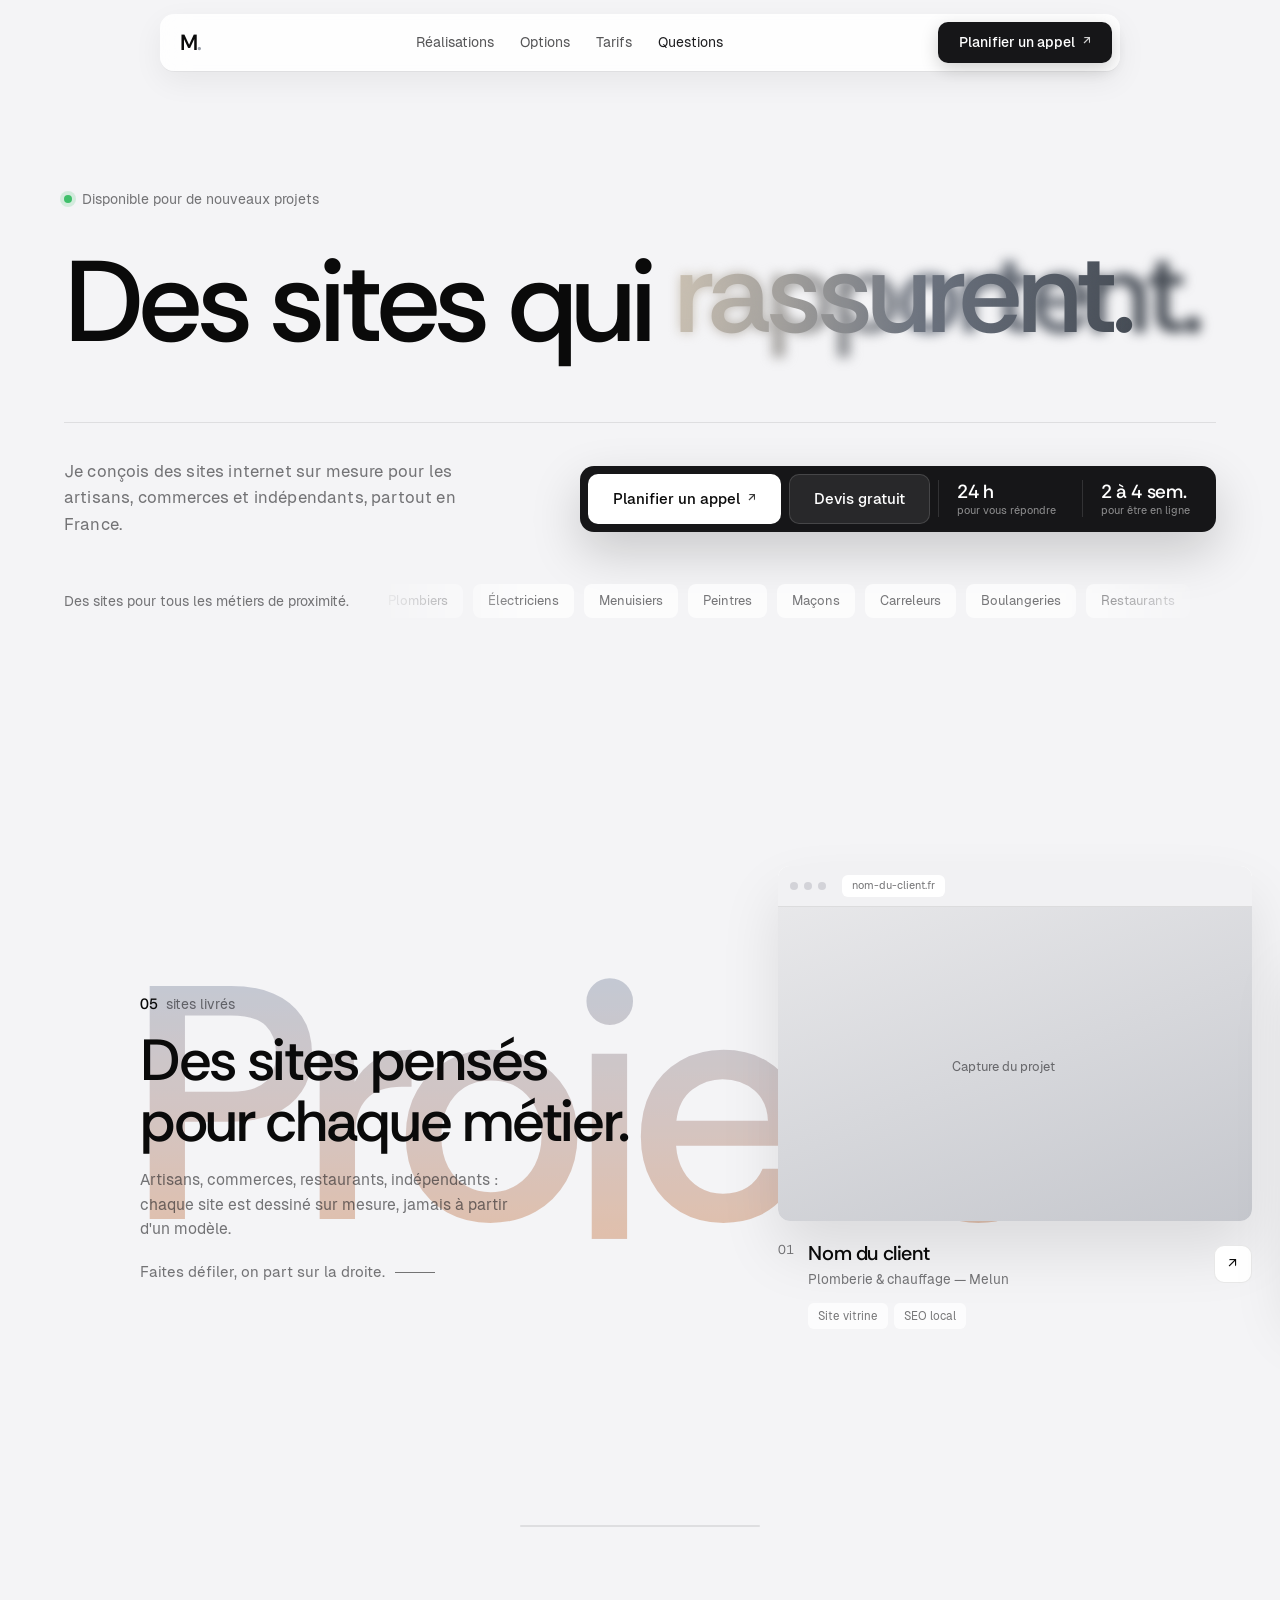
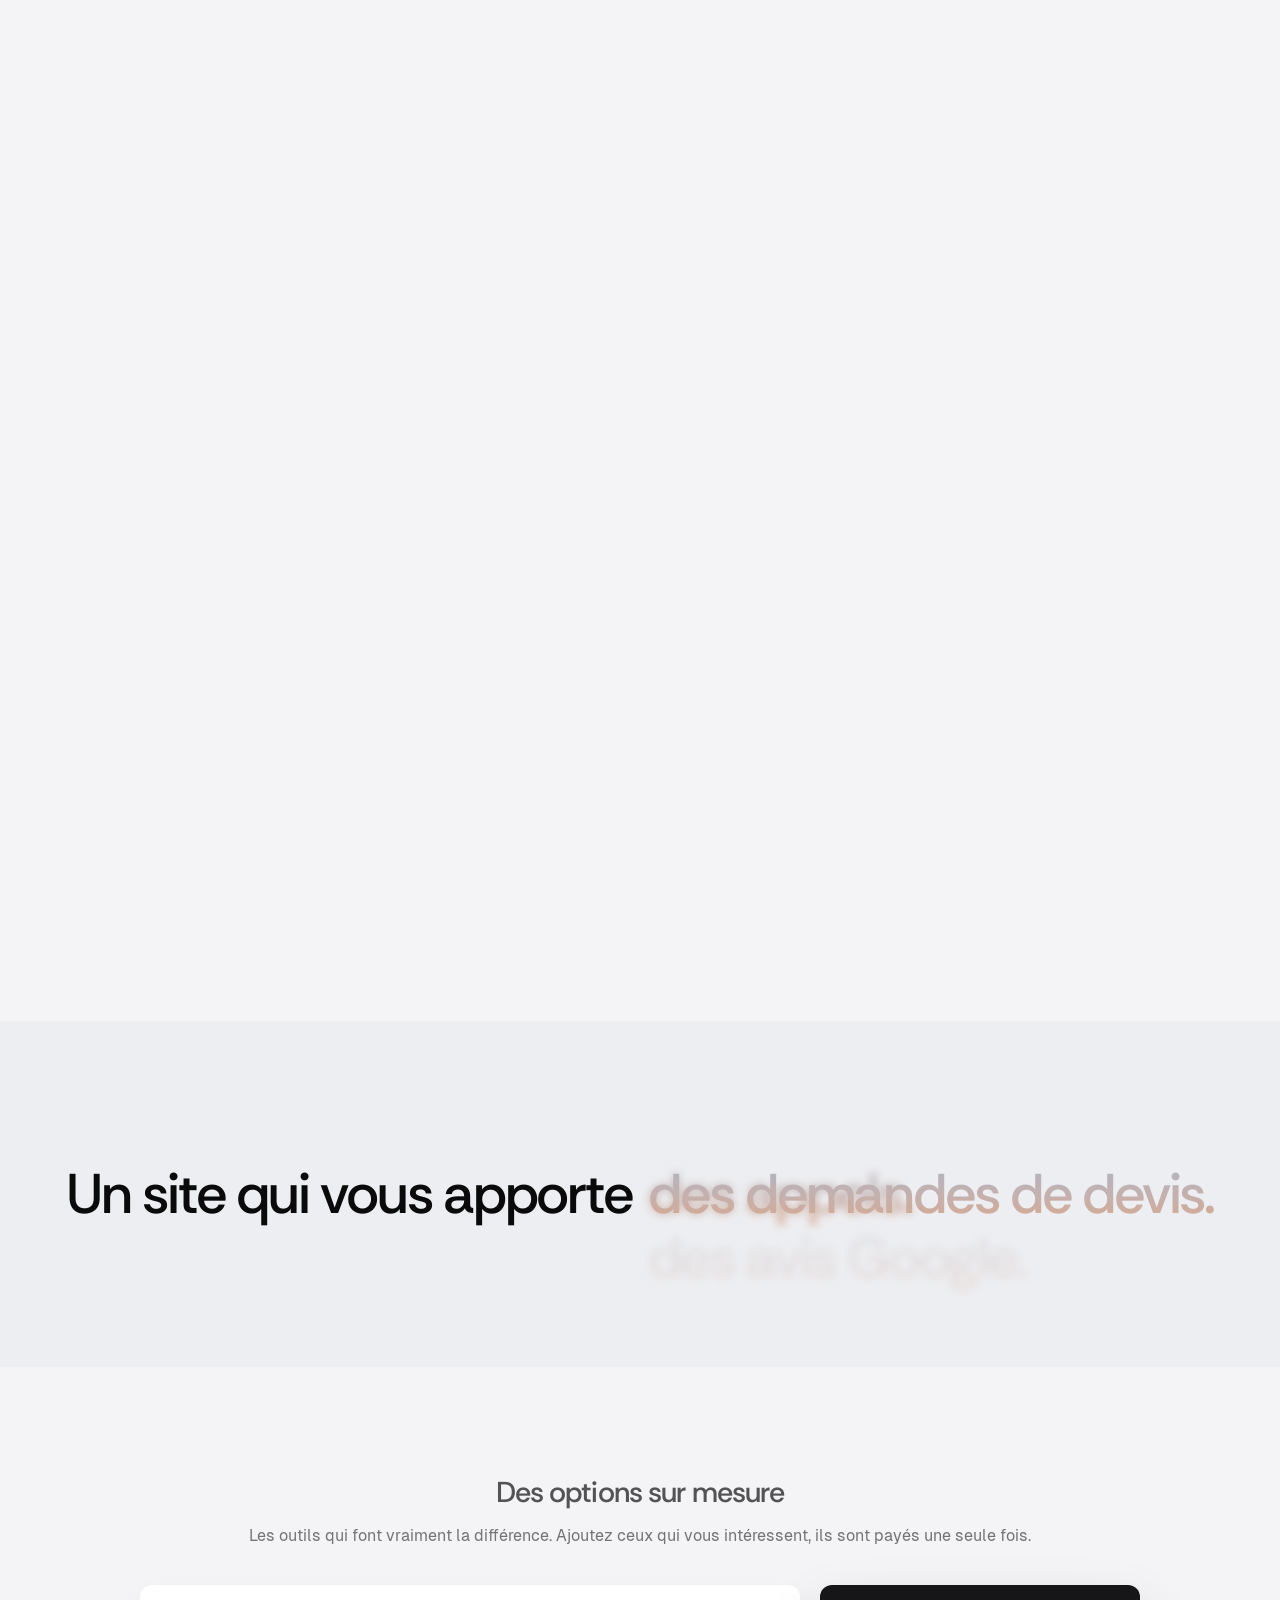
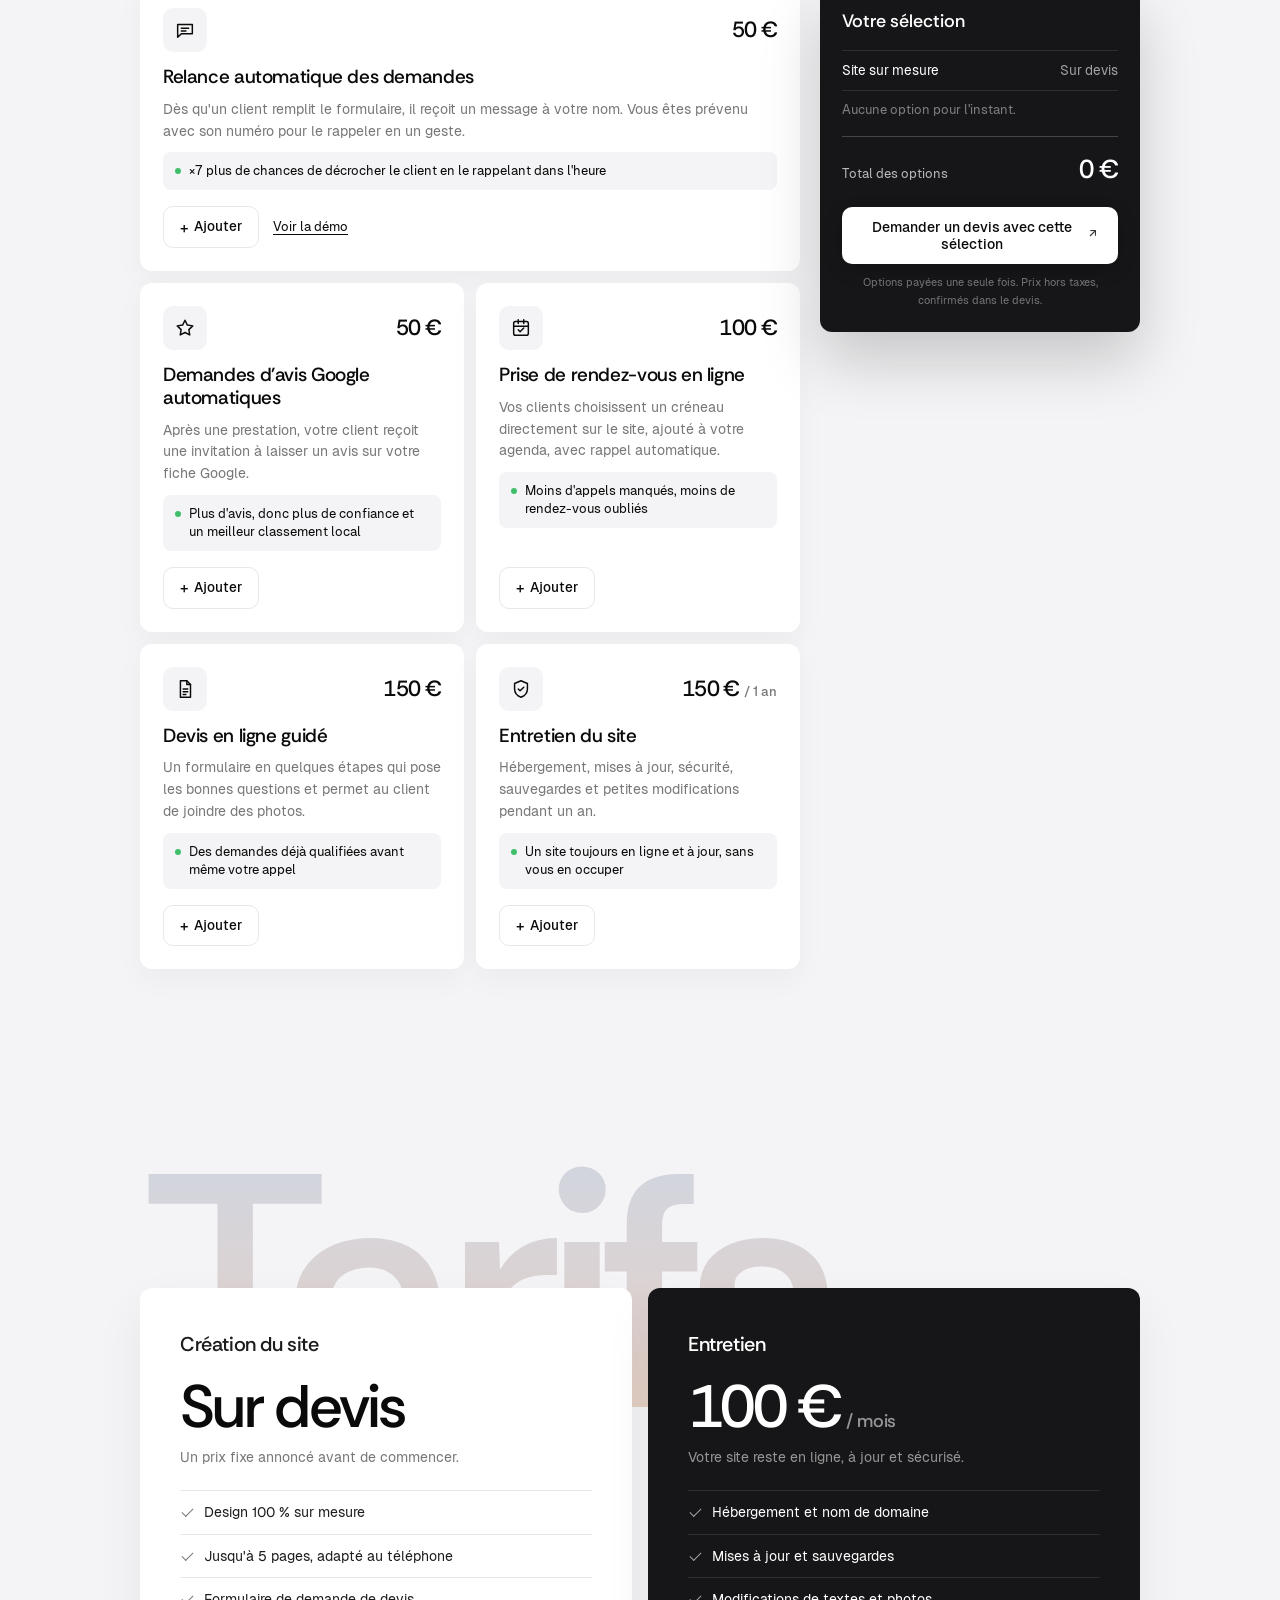
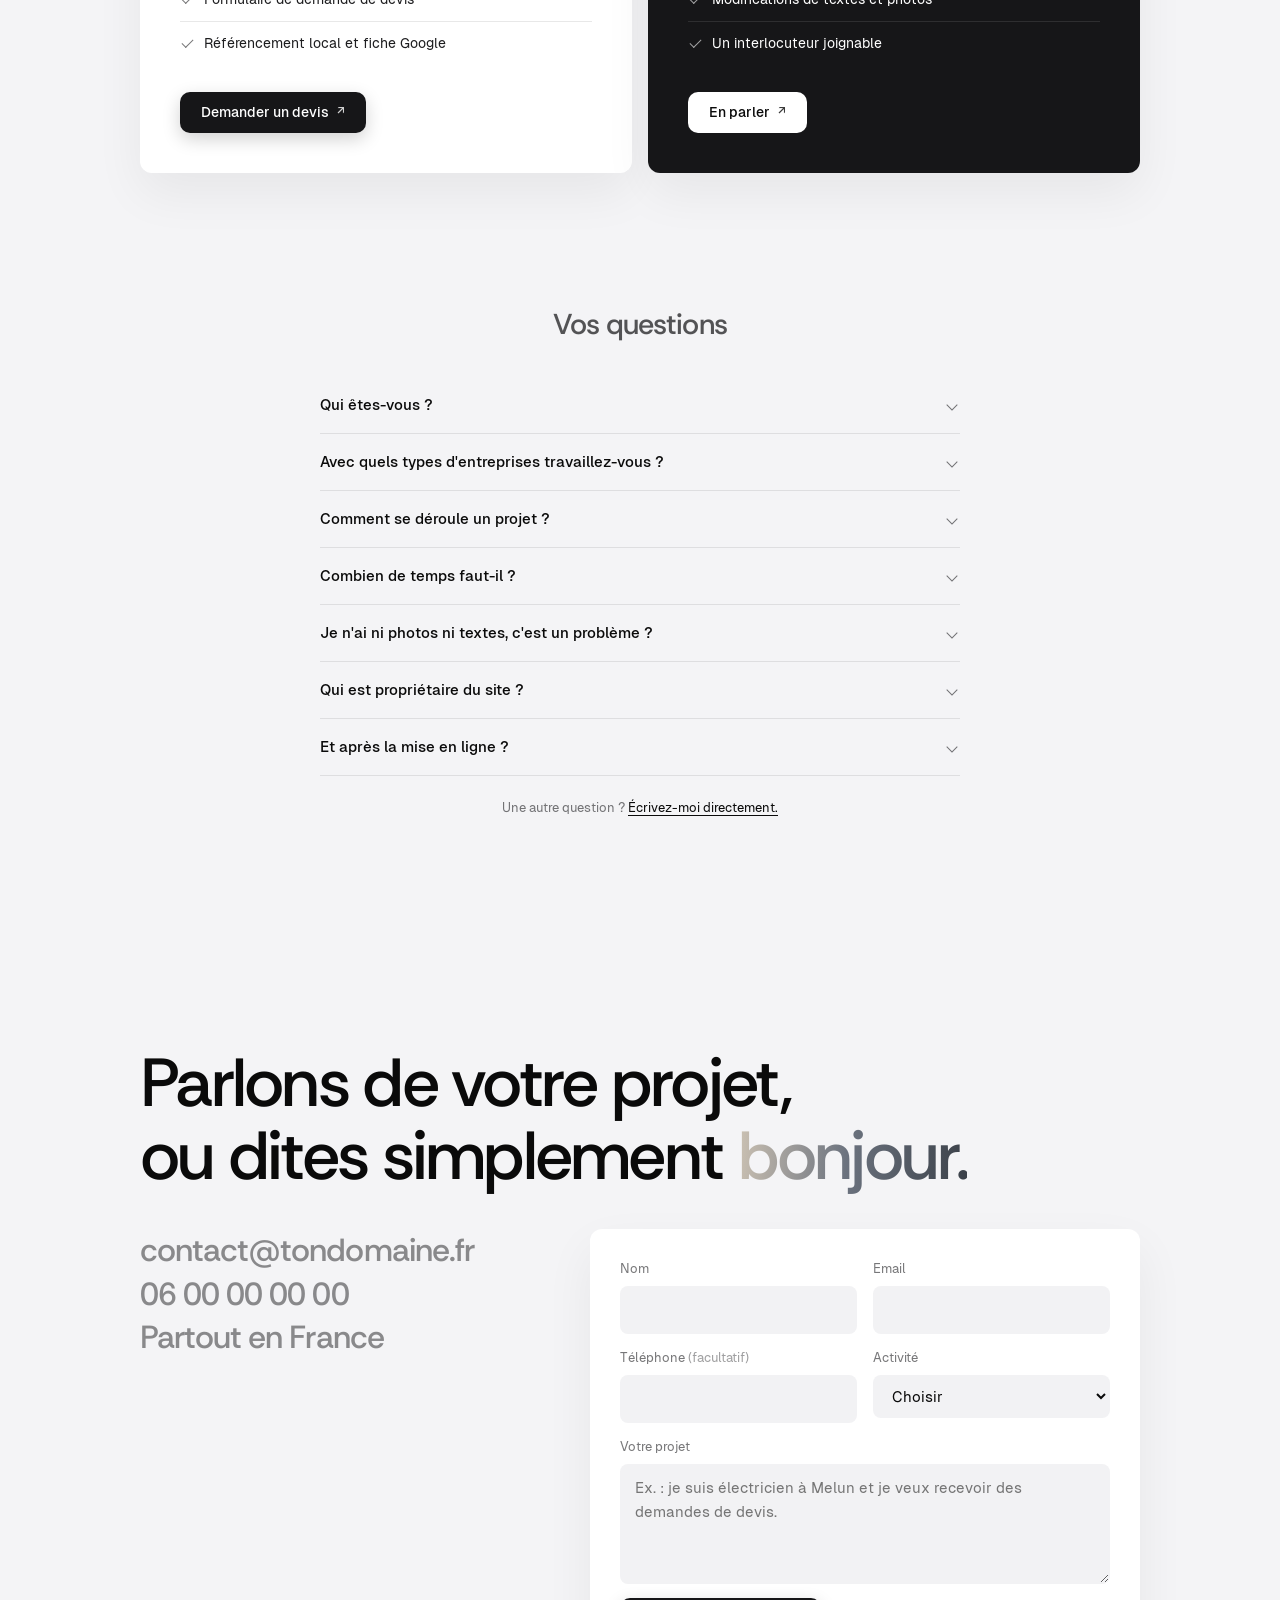
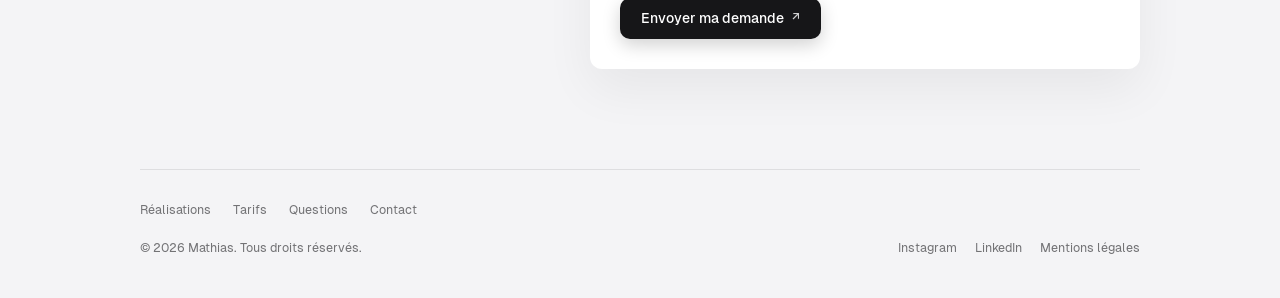
==== commit 10307393: "Options : 5 options à forte valeur, paiement unique (50 / 100 / 150 €), cartes avec icône, bénéfice " ====
--- a/index.html
+++ b/index.html
@@ -15,7 +15,7 @@
   <script>
     // Si le navigateur affiche une ancienne version gardée en cache, on recharge la dernière.
     (function () {
-      var V = "25";
+      var V = "26";
       fetch("version.txt?t=" + Date.now(), { cache: "no-store" })
         .then(function (r) { return r.text(); })
         .then(function (remote) {
@@ -28,7 +28,7 @@
         .catch(function () {});
     })();
   </script>
-  <link rel="stylesheet" href="styles.css?v=25" />
+  <link rel="stylesheet" href="styles.css?v=26" />
 </head>
 <body>
 
@@ -178,7 +178,7 @@
     <!-- ===== OPTIONS SUR MESURE + PANIER ===== -->
     <section class="options container" id="options">
       <h2 class="kicker">Des options sur mesure</h2>
-      <p class="options-lead">Cochez ce qui vous intéresse, votre sélection s'ajoute au panier.</p>
+      <p class="options-lead">Les outils qui font vraiment la différence. Ajoutez ceux qui vous intéressent, ils sont payés une seule fois.</p>
 
       <div class="opt-layout">
         <div class="opt-grid" id="opt-grid"><!-- rempli par script.js à partir de la liste OPTIONS --></div>
@@ -191,11 +191,10 @@
           <ul class="cart-items" id="cart-items"></ul>
           <p class="cart-empty" id="cart-empty">Aucune option pour l'instant.</p>
           <div class="cart-totals">
-            <div><span>Options (une fois)</span><strong id="cart-once">0 €</strong></div>
-            <div><span>Options (par mois)</span><strong id="cart-month">0 €</strong></div>
+            <div><span>Total des options <em id="cart-count"></em></span><strong id="cart-total">0 €</strong></div>
           </div>
           <button type="button" class="pill pill-dark cart-cta" id="cart-cta">Demander un devis avec cette sélection <span class="arr">↗</span></button>
-          <p class="cart-note">Prix indicatifs hors taxes, confirmés dans le devis.</p>
+          <p class="cart-note">Options payées une seule fois. Prix hors taxes, confirmés dans le devis.</p>
         </aside>
       </div>
     </section>
@@ -317,6 +316,6 @@
   <!-- Bouton flottant -->
   <a href="#contact" class="pill pill-dark float-cta">Planifier un appel <span class="arr">↗</span></a>
 
-  <script src="script.js?v=25"></script>
+  <script src="script.js?v=26"></script>
 </body>
 </html>
--- a/styles.css
+++ b/styles.css
@@ -215,26 +215,33 @@
 .opt-grid { display: grid; grid-template-columns: 1fr 1fr; gap: 12px; }
 .opt {
   position: relative; display: flex; flex-direction: column; gap: 10px; text-align: left;
-  background: var(--surface); border: 1.5px solid transparent; border-radius: var(--r-md); padding: 20px;
-  box-shadow: 0 10px 30px rgba(0,0,0,.04); cursor: pointer; transition: border-color .2s, box-shadow .2s, transform .2s;
-}
-.opt:hover { transform: translateY(-2px); box-shadow: 0 16px 36px rgba(0,0,0,.07); }
+  background: var(--surface); border: 1.5px solid transparent; border-radius: var(--r-md); padding: 22px;
+  box-shadow: 0 10px 30px rgba(0,0,0,.04); cursor: pointer; transition: border-color .25s, box-shadow .25s, transform .25s;
+}
+.opt:hover { transform: translateY(-3px); box-shadow: 0 18px 40px rgba(0,0,0,.08); }
+.opt:first-child { grid-column: 1 / -1; }
 .opt.is-on { border-color: var(--ink); }
 .opt input { position: absolute; opacity: 0; pointer-events: none; }
-.opt-head { display: flex; justify-content: space-between; align-items: flex-start; gap: 12px; }
-.opt-title { font-family: var(--font-title); font-weight: 500; font-size: 18px; line-height: 1.2; letter-spacing: -.02em; color: var(--ink); }
-.opt-box { flex: none; width: 22px; height: 22px; border-radius: 6px; border: 1.5px solid #c9c9cf; display: grid; place-items: center; transition: background .2s, border-color .2s; }
-.opt-box::after { content: ""; width: 9px; height: 5px; border-left: 2px solid #fff; border-bottom: 2px solid #fff; transform: rotate(-45deg) translate(1px, -1px); opacity: 0; }
-.opt.is-on .opt-box { background: var(--ink); border-color: var(--ink); }
-.opt.is-on .opt-box::after { opacity: 1; }
-.opt-desc { font-size: 14px; color: var(--muted); line-height: 1.5; }
-.opt-points { list-style: none; display: flex; flex-wrap: wrap; gap: 6px; }
-.opt-points li { font-size: 12px; padding: 4px 9px; border-radius: 6px; background: var(--bg); color: var(--text); }
-.opt-foot { margin-top: auto; display: flex; justify-content: space-between; align-items: center; gap: 10px; padding-top: 6px; }
-.opt-price { font-family: var(--font-title); font-weight: 500; font-size: 17px; color: var(--ink); }
-.opt-price small { font-size: 12px; color: var(--muted); font-family: var(--font-body); }
+.opt:has(input:focus-visible) { outline: 2px solid var(--ink); outline-offset: 3px; }
+.opt-top { display: flex; justify-content: space-between; align-items: center; margin-bottom: 4px; }
+.opt-icon { width: 44px; height: 44px; border-radius: 10px; background: var(--bg); color: var(--ink); display: grid; place-items: center; transition: background .25s, color .25s; }
+.opt-icon svg { width: 22px; height: 22px; }
+.opt.is-on .opt-icon { background: var(--dark); color: #fff; }
+.opt-price { font-family: var(--font-title); font-weight: 500; font-size: 22px; letter-spacing: -.03em; color: var(--ink); }
+.opt-price small { font-size: 13px; color: var(--muted); font-family: var(--font-body); letter-spacing: 0; }
+.opt-title { font-family: var(--font-title); font-weight: 500; font-size: 19px; line-height: 1.2; letter-spacing: -.02em; color: var(--ink); }
+.opt-desc { font-size: 14px; color: var(--muted); line-height: 1.55; }
+.opt-gain { font-size: 13px; line-height: 1.4; color: var(--ink); padding: 10px 12px; border-radius: var(--r-sm); background: var(--bg); display: flex; gap: 8px; }
+.opt-gain::before { content: ""; flex: none; width: 6px; height: 6px; margin-top: 6px; border-radius: 50%; background: #3fbf6a; }
+.opt-foot { margin-top: auto; display: flex; align-items: center; gap: 14px; padding-top: 6px; }
+.opt-toggle { display: inline-flex; align-items: center; gap: 6px; padding: 9px 16px; border-radius: var(--r-pill); border: 1px solid var(--line); font-size: 13.5px; font-weight: 500; color: var(--ink); transition: background .25s, color .25s, border-color .25s; }
+.opt-toggle::before { content: "+"; font-size: 15px; line-height: 1; }
+.opt .t-on { display: none; }
+.opt.is-on .opt-toggle { background: var(--dark); color: #fff; border-color: var(--dark); }
+.opt.is-on .opt-toggle::before { content: "✓"; font-size: 12px; }
+.opt.is-on .t-add { display: none; }
+.opt.is-on .t-on { display: inline; }
 .opt-demo { font: inherit; font-size: 13px; color: var(--ink); background: none; border: 0; text-decoration: underline; text-underline-offset: 3px; cursor: pointer; padding: 0; }
-.opt-stat { font-size: 12px; color: #1f7a45; background: #e7f6ec; border-radius: 6px; padding: 5px 9px; align-self: flex-start; }
 
 .cart { position: sticky; top: 100px; background: var(--dark); color: #fff; border-radius: var(--r-md); padding: 22px; box-shadow: 0 30px 60px rgba(0,0,0,.18); }
 .cart-title { font-family: var(--font-title); font-weight: 500; font-size: 18px; margin-bottom: 14px; }
@@ -247,8 +254,9 @@
 @keyframes cartIn { from { opacity: 0; transform: translateY(-6px); } }
 .cart-empty { font-size: 13px; color: rgba(255,255,255,.45); padding: 9px 0; border-top: 1px solid rgba(255,255,255,.1); }
 .cart-totals { margin-top: 6px; padding-top: 12px; border-top: 1px solid rgba(255,255,255,.2); display: flex; flex-direction: column; gap: 6px; }
-.cart-totals div { display: flex; justify-content: space-between; font-size: 13px; color: rgba(255,255,255,.7); }
-.cart-totals strong { font-family: var(--font-title); font-weight: 500; font-size: 18px; color: #fff; }
+.cart-totals div { display: flex; justify-content: space-between; align-items: baseline; font-size: 13px; color: rgba(255,255,255,.7); }
+.cart-totals em { font-style: normal; color: rgba(255,255,255,.45); margin-left: 4px; }
+.cart-totals strong { font-family: var(--font-title); font-weight: 500; font-size: 26px; letter-spacing: -.03em; color: #fff; }
 .cart-cta { width: 100%; margin-top: 16px; background: #fff; color: var(--ink); white-space: normal; text-align: center; }
 .cart-cta:hover { background: #e9e9ec; }
 .cart-note { font-size: 11px; color: rgba(255,255,255,.4); margin-top: 10px; text-align: center; }
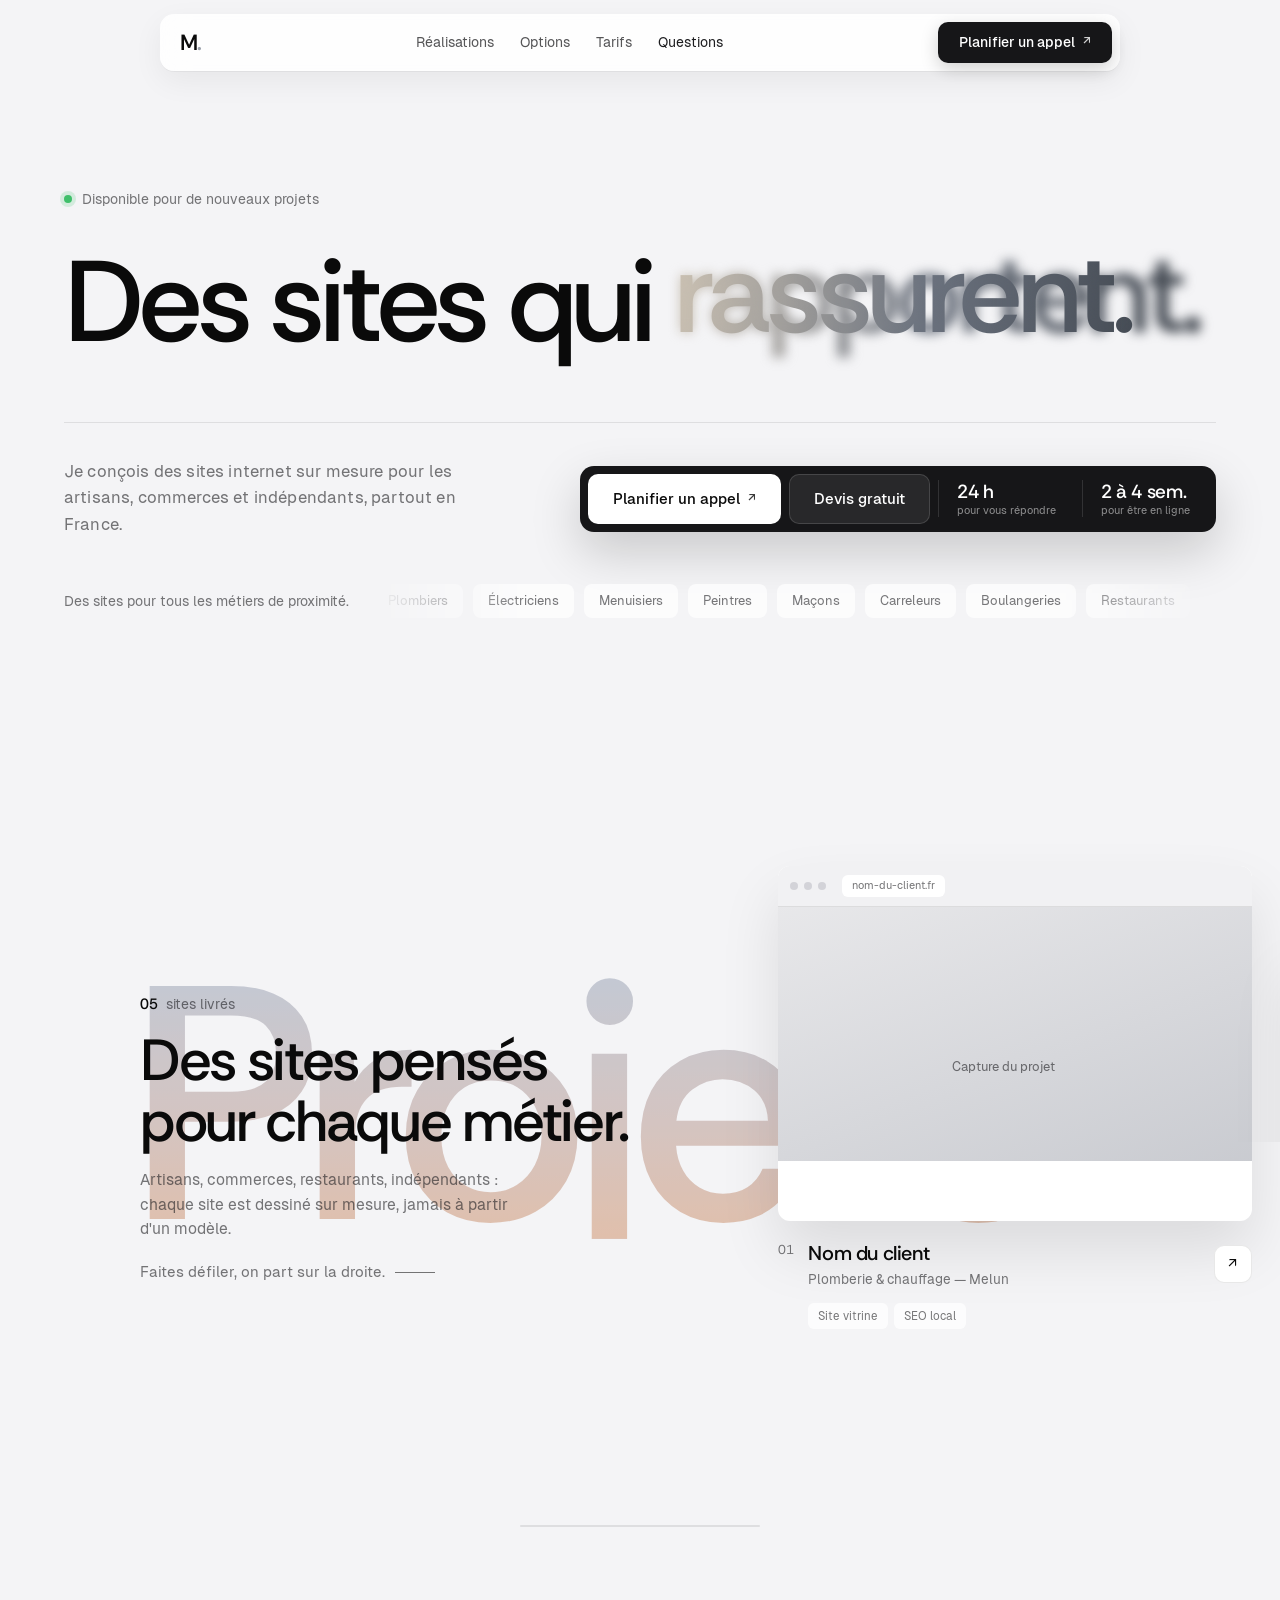
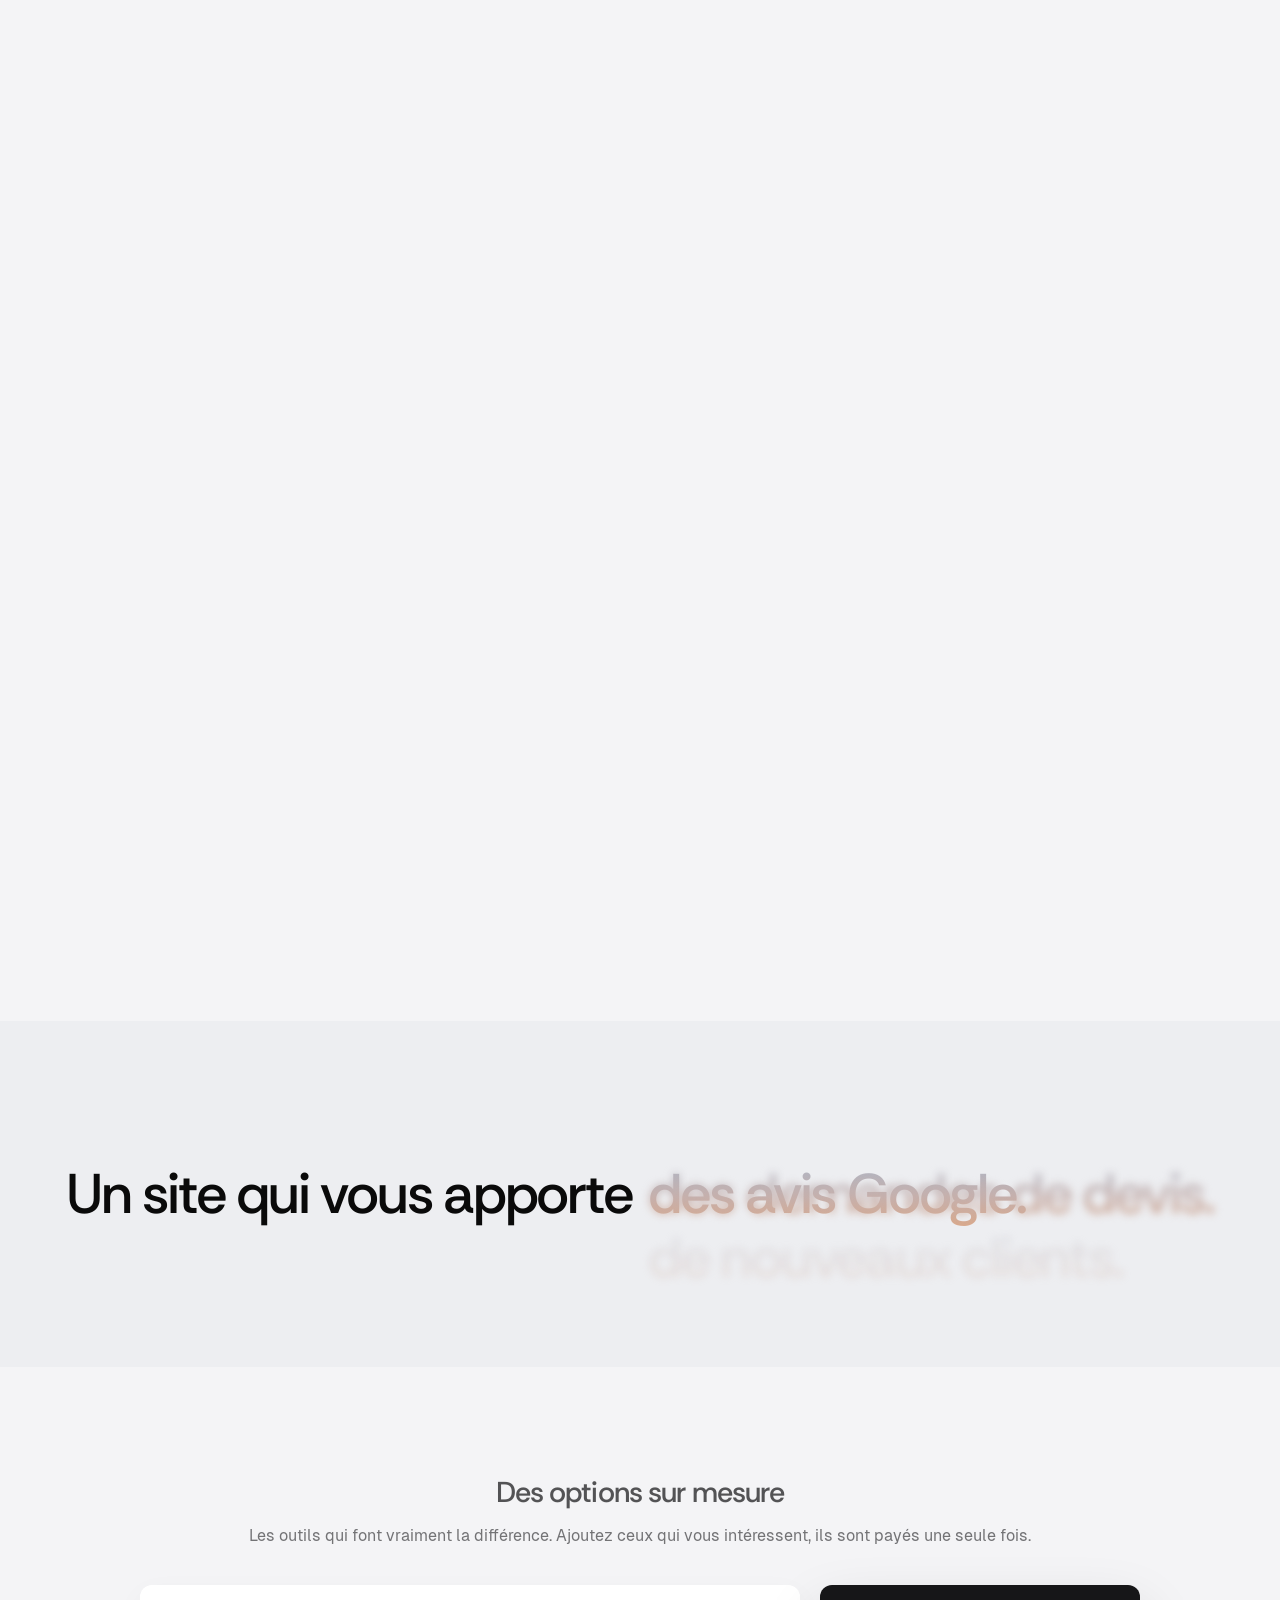
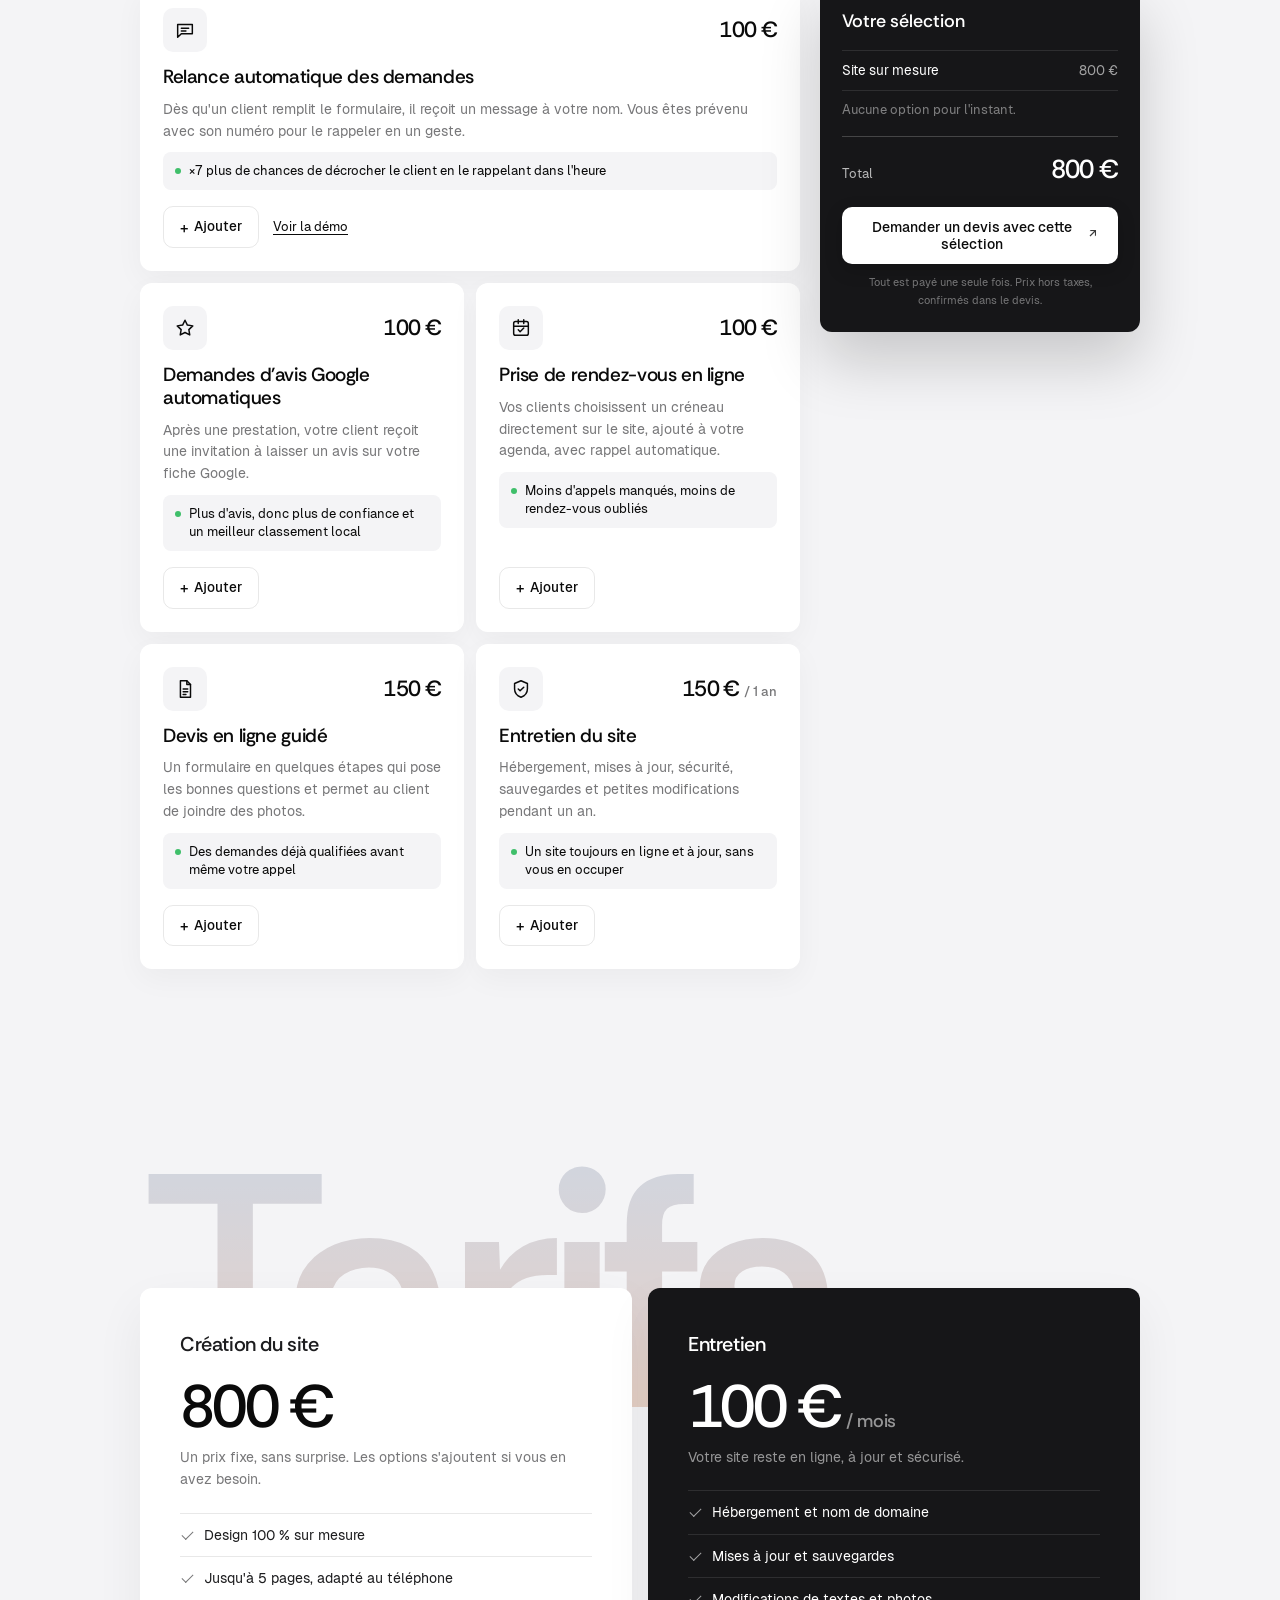
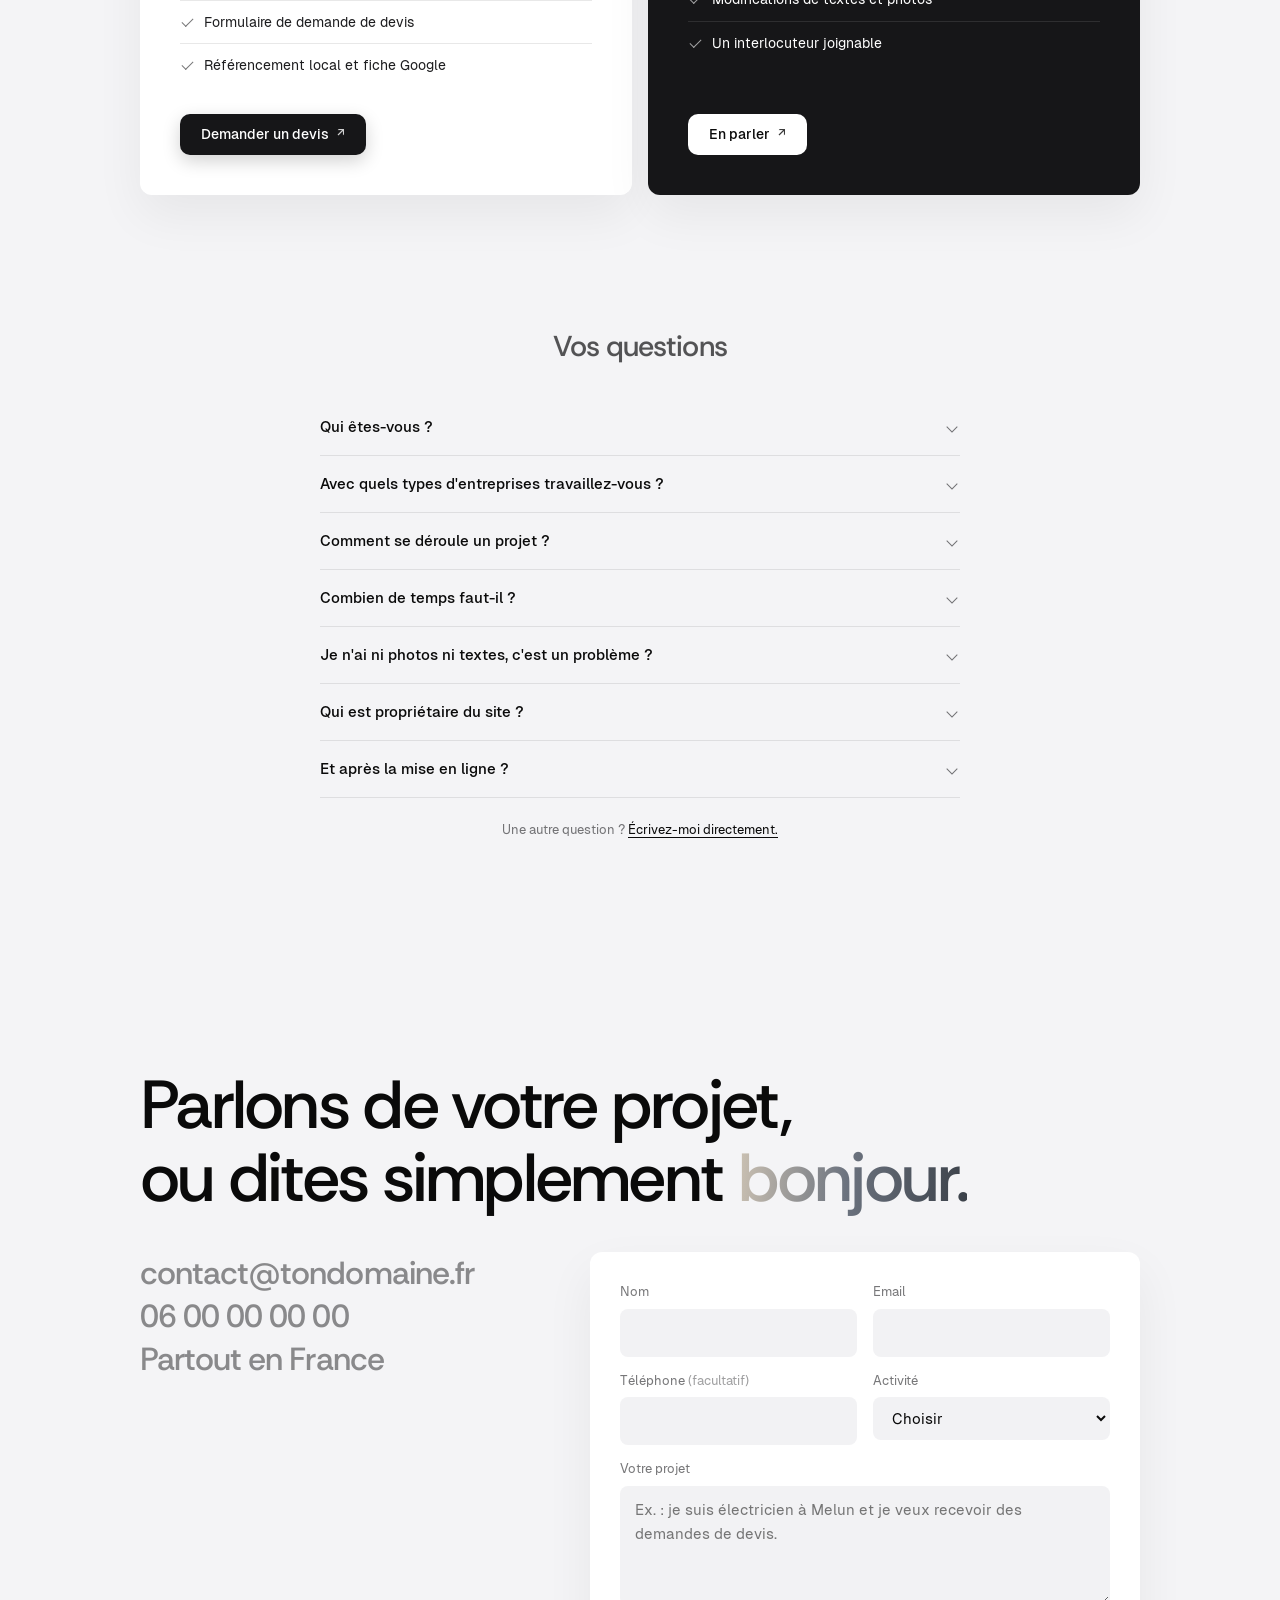
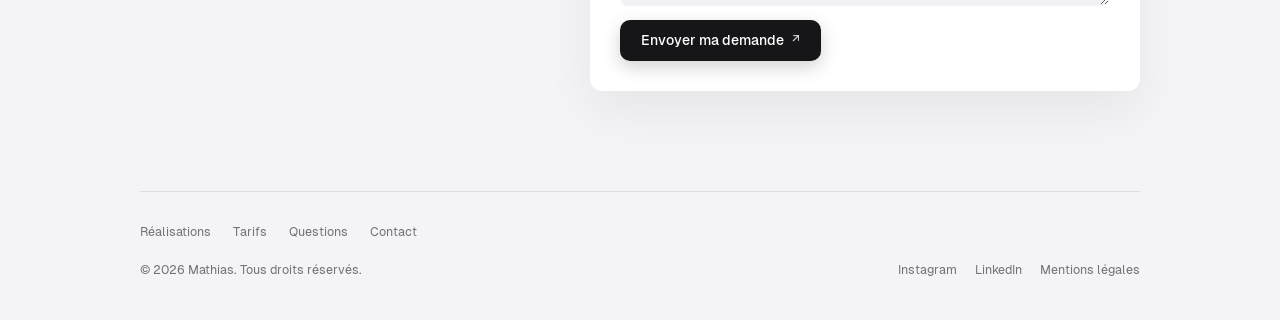
==== commit 23acfb35: "Prix : site sur mesure à 800 € sans option, relance auto et avis Google à 100 €, total du panier inc" ====
--- a/index.html
+++ b/index.html
@@ -15,7 +15,7 @@
   <script>
     // Si le navigateur affiche une ancienne version gardée en cache, on recharge la dernière.
     (function () {
-      var V = "26";
+      var V = "27";
       fetch("version.txt?t=" + Date.now(), { cache: "no-store" })
         .then(function (r) { return r.text(); })
         .then(function (remote) {
@@ -28,7 +28,7 @@
         .catch(function () {});
     })();
   </script>
-  <link rel="stylesheet" href="styles.css?v=26" />
+  <link rel="stylesheet" href="styles.css?v=27" />
 </head>
 <body>
 
@@ -186,15 +186,15 @@
         <aside class="cart" id="cart" aria-live="polite">
           <p class="cart-title">Votre sélection</p>
           <div class="cart-base">
-            <span>Site sur mesure</span><span>Sur devis</span>
+            <span>Site sur mesure</span><span>800 €</span>
           </div>
           <ul class="cart-items" id="cart-items"></ul>
           <p class="cart-empty" id="cart-empty">Aucune option pour l'instant.</p>
           <div class="cart-totals">
-            <div><span>Total des options <em id="cart-count"></em></span><strong id="cart-total">0 €</strong></div>
+            <div><span>Total <em id="cart-count"></em></span><strong id="cart-total">800 €</strong></div>
           </div>
           <button type="button" class="pill pill-dark cart-cta" id="cart-cta">Demander un devis avec cette sélection <span class="arr">↗</span></button>
-          <p class="cart-note">Options payées une seule fois. Prix hors taxes, confirmés dans le devis.</p>
+          <p class="cart-note">Tout est payé une seule fois. Prix hors taxes, confirmés dans le devis.</p>
         </aside>
       </div>
     </section>
@@ -236,8 +236,8 @@
       <div class="offers">
         <article class="offer">
           <h3>Création du site</h3>
-          <p class="price">Sur devis</p>
-          <p class="offer-lead">Un prix fixe annoncé avant de commencer.</p>
+          <p class="price">800&nbsp;€</p>
+          <p class="offer-lead">Un prix fixe, sans surprise. Les options s'ajoutent si vous en avez besoin.</p>
           <ul>
             <li>Design 100 % sur mesure</li>
             <li>Jusqu'à 5 pages, adapté au téléphone</li>
@@ -316,6 +316,6 @@
   <!-- Bouton flottant -->
   <a href="#contact" class="pill pill-dark float-cta">Planifier un appel <span class="arr">↗</span></a>
 
-  <script src="script.js?v=26"></script>
+  <script src="script.js?v=27"></script>
 </body>
 </html>
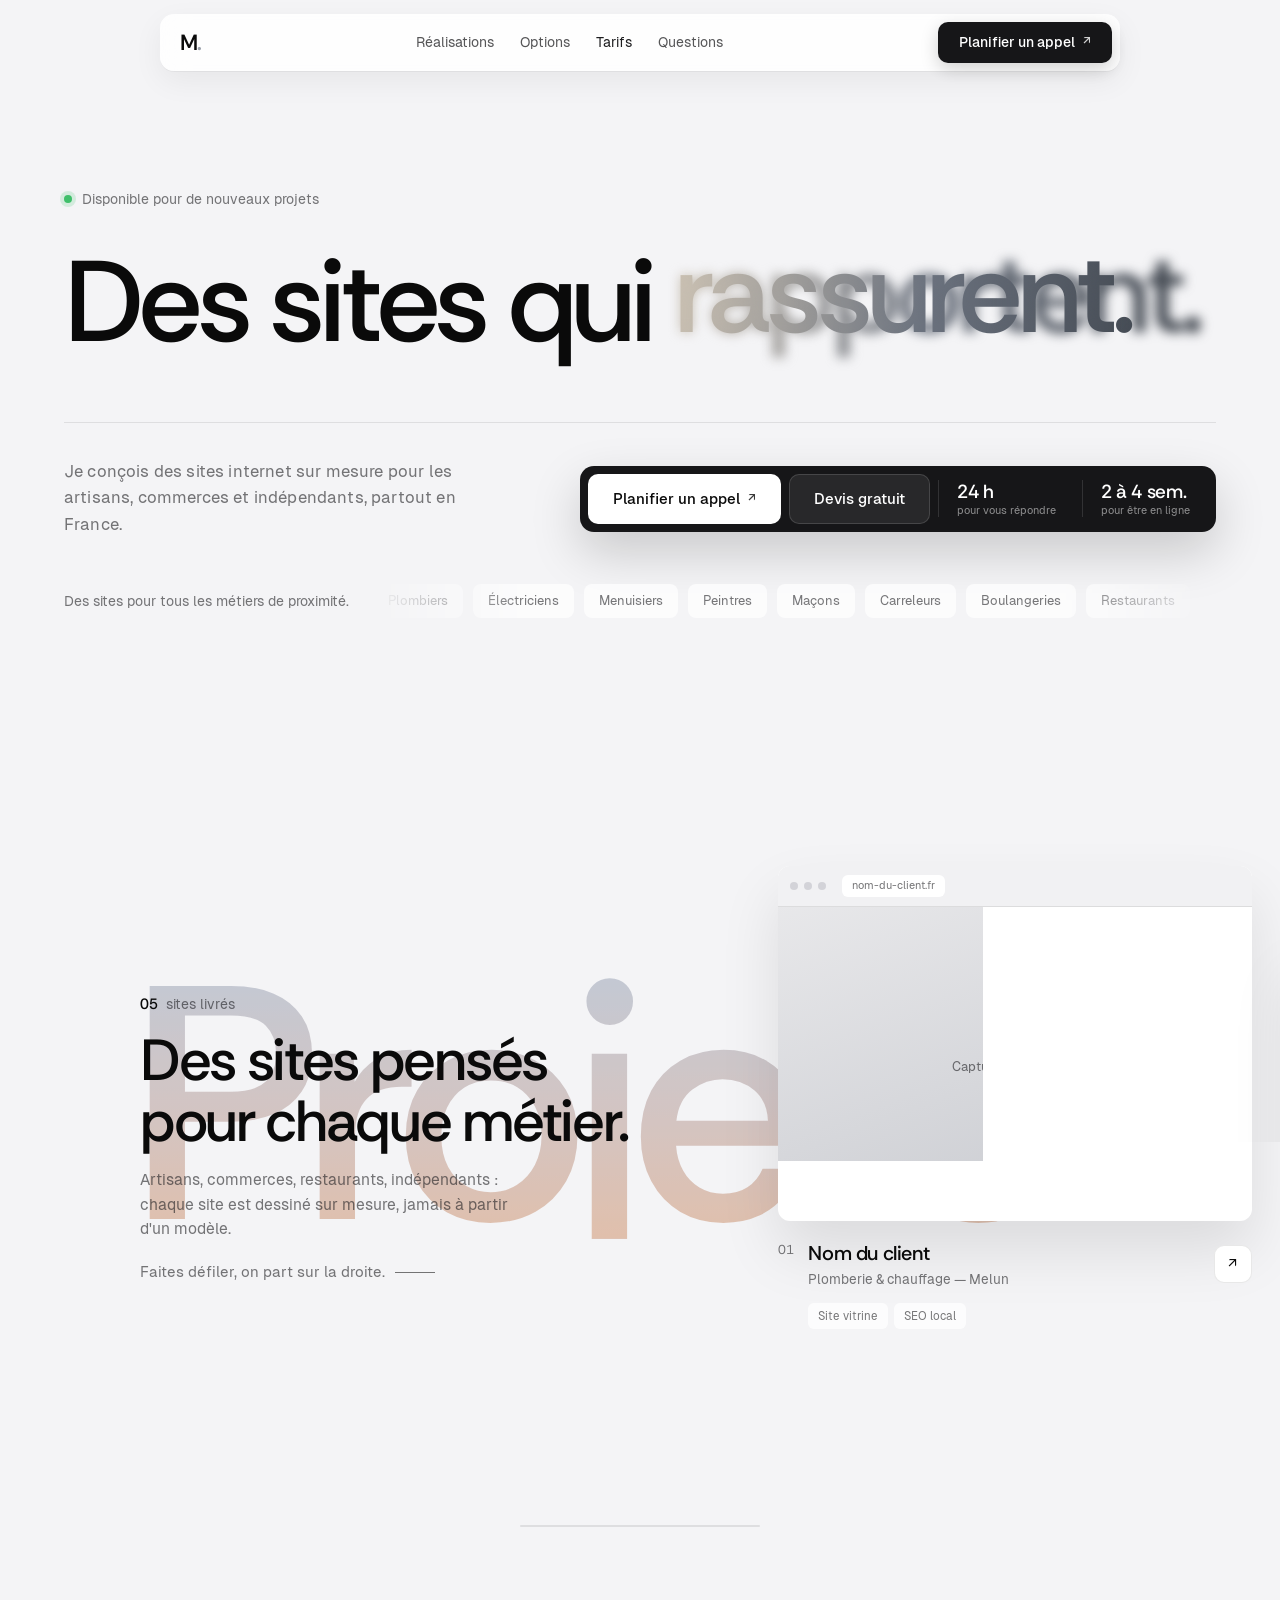
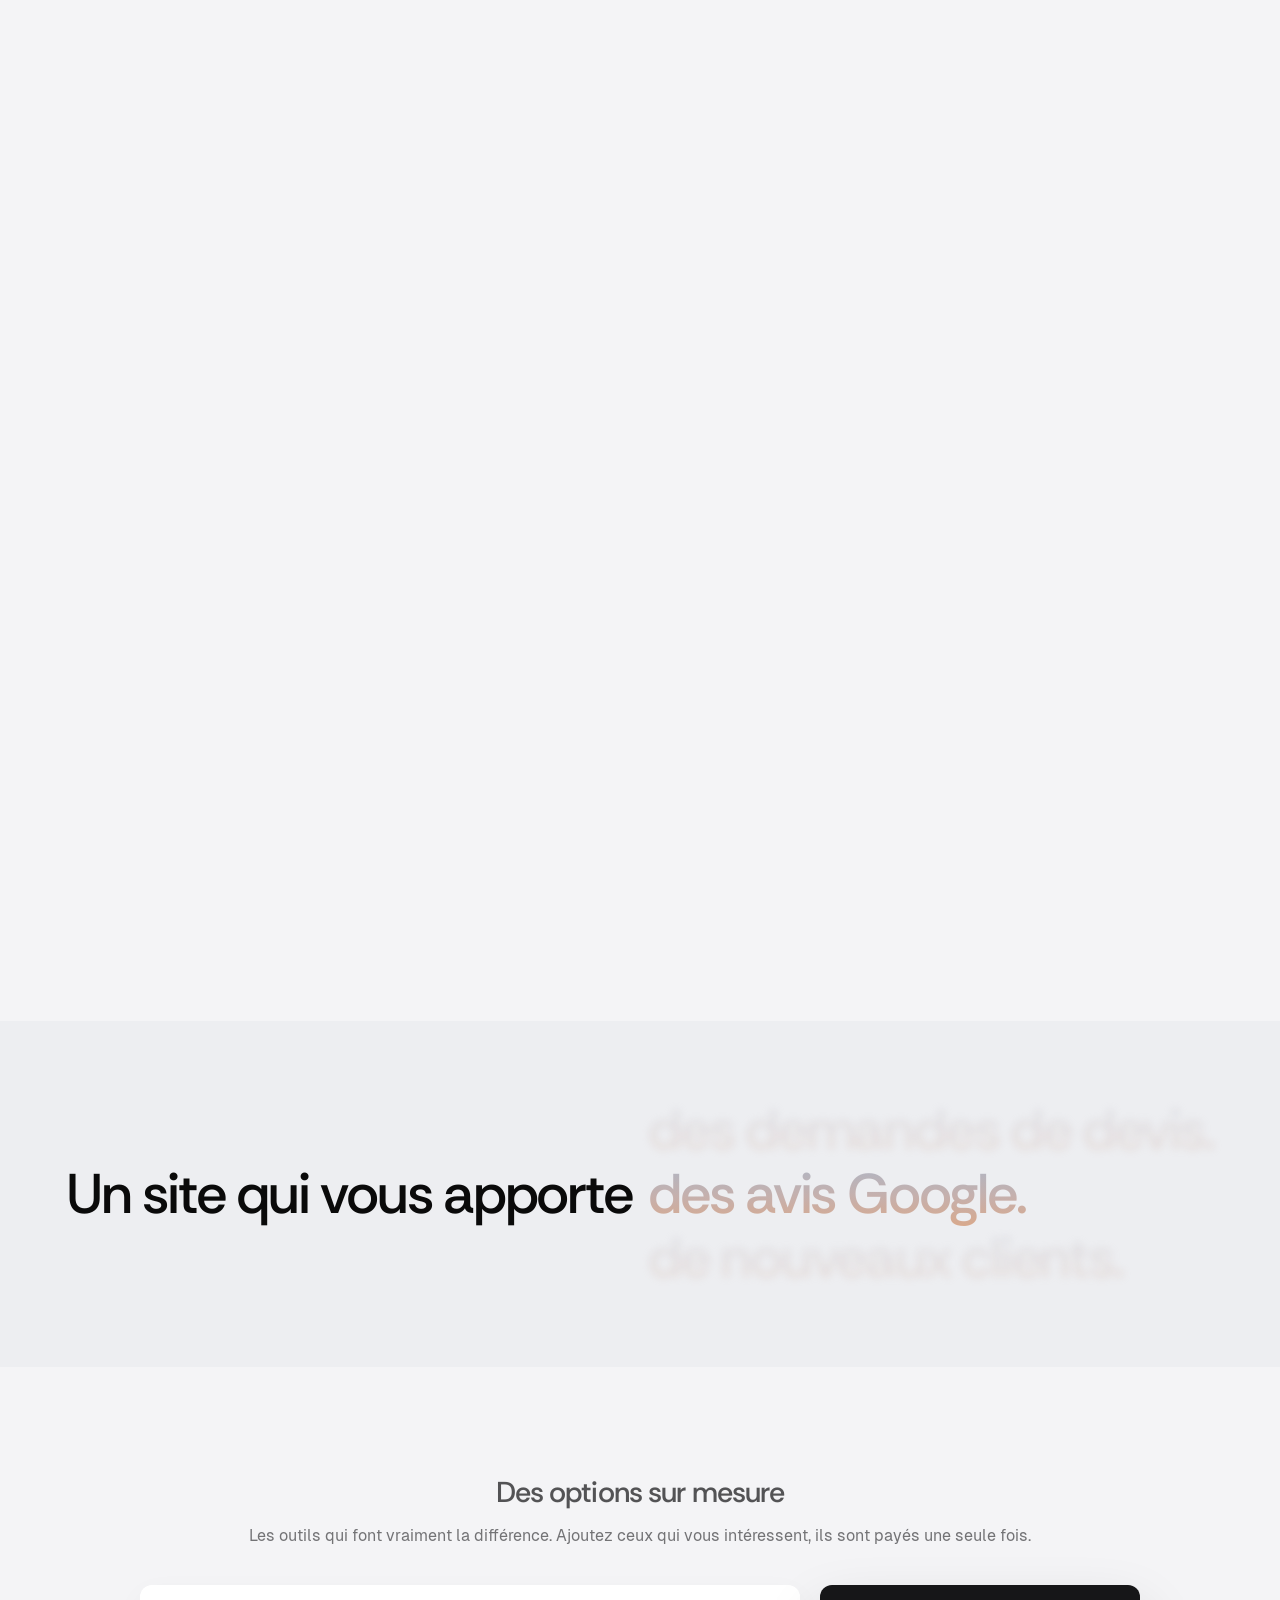
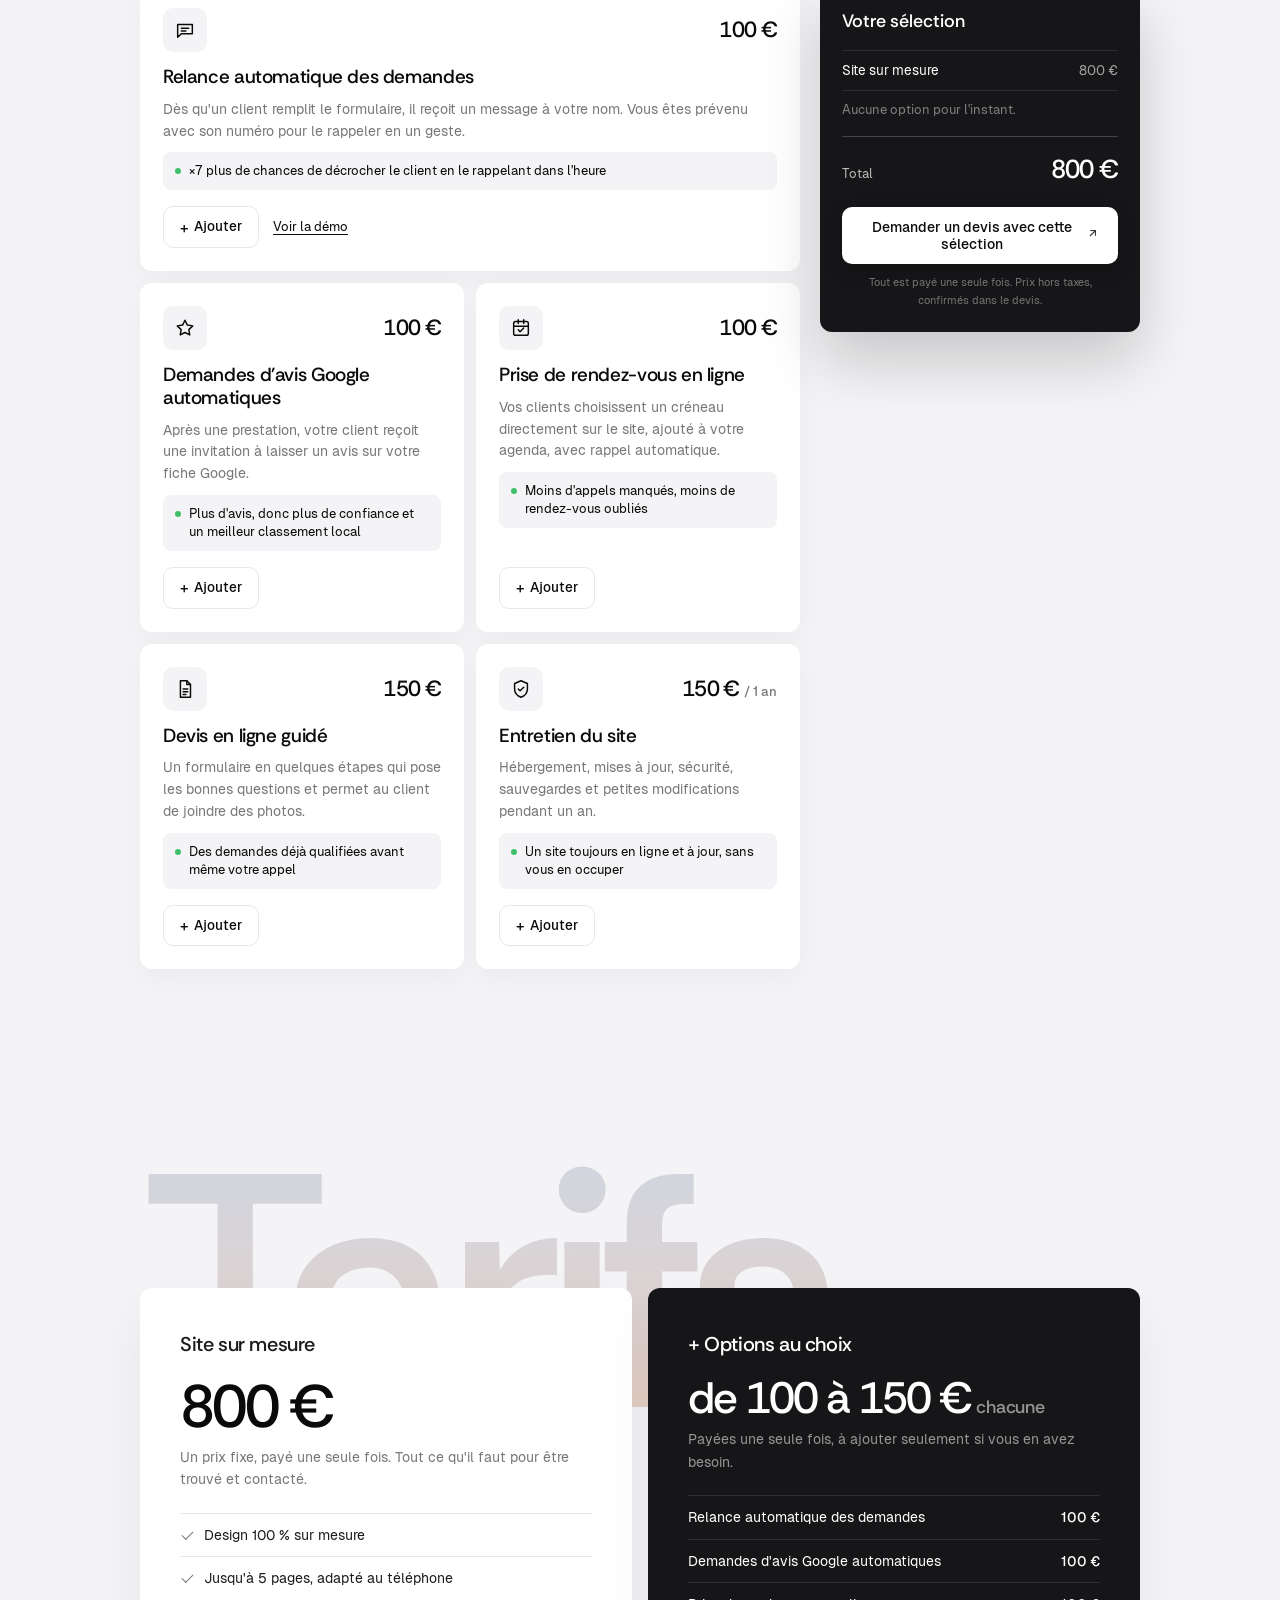
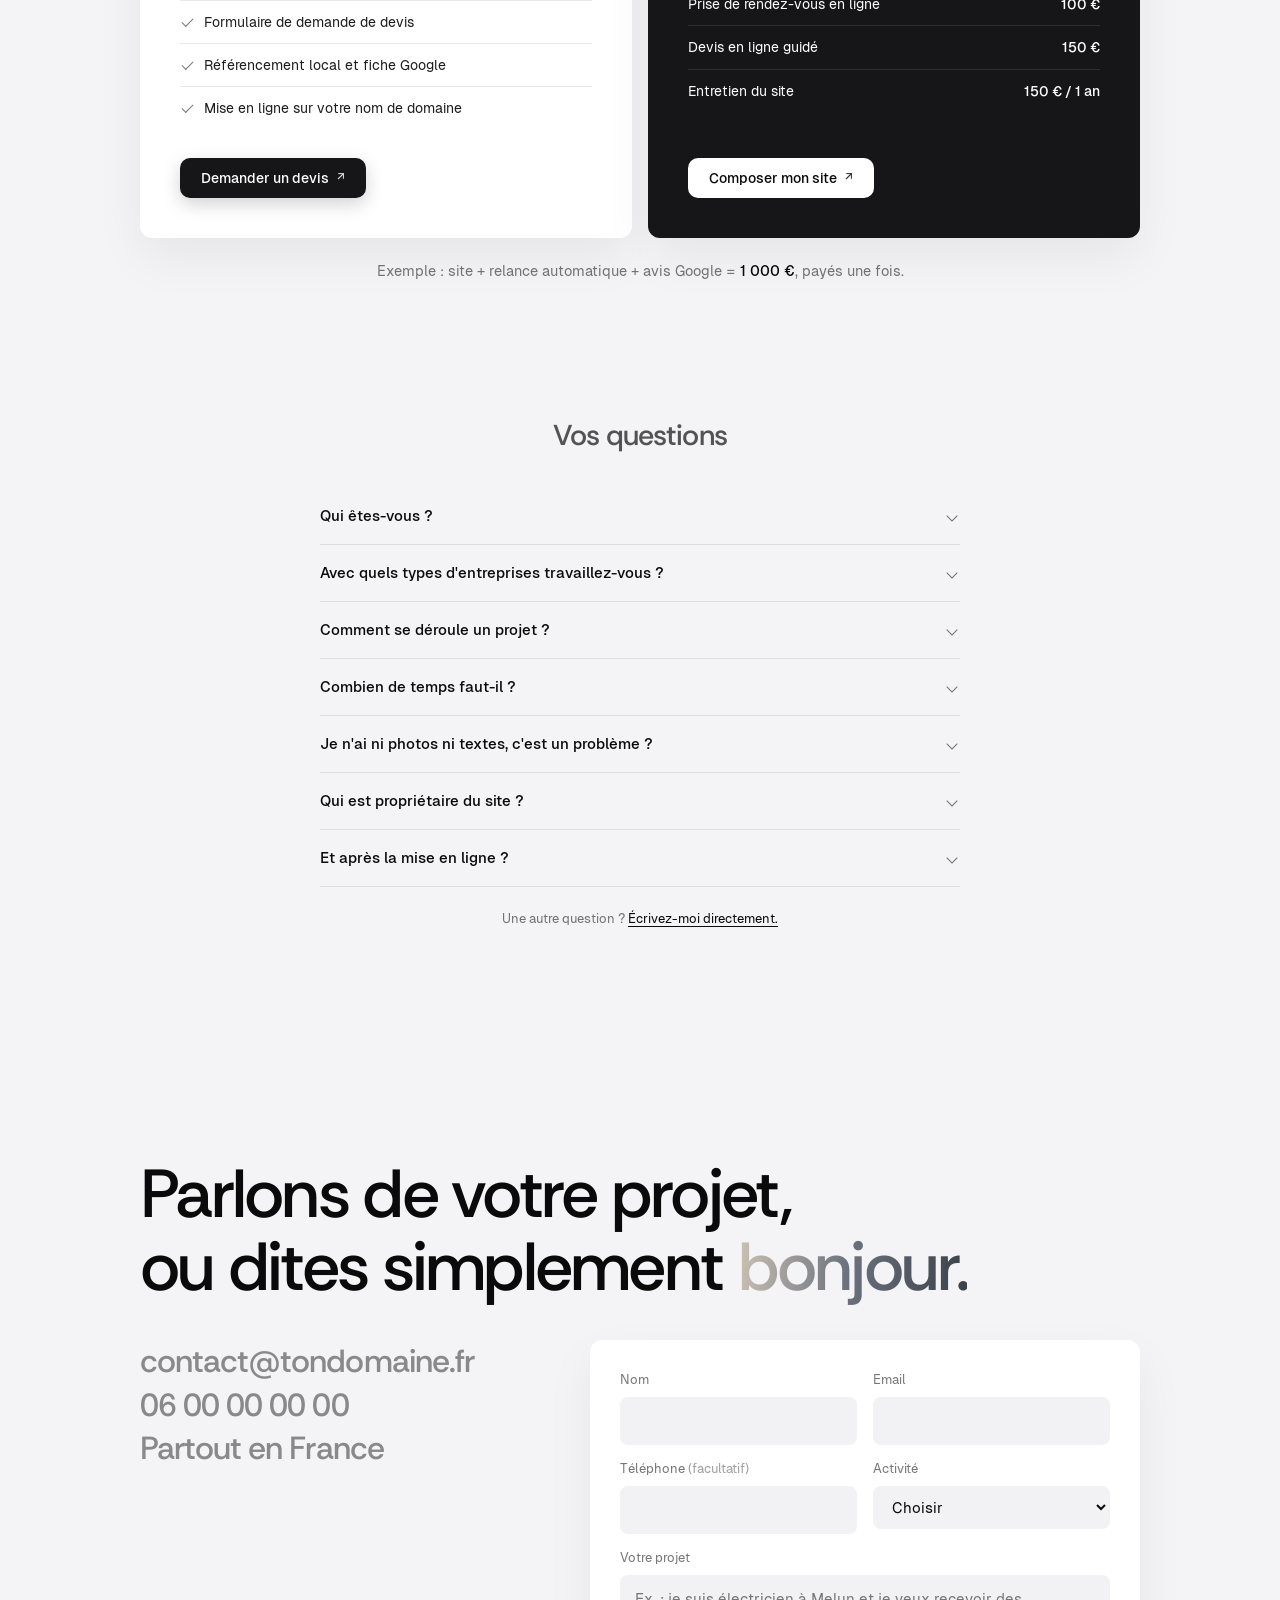
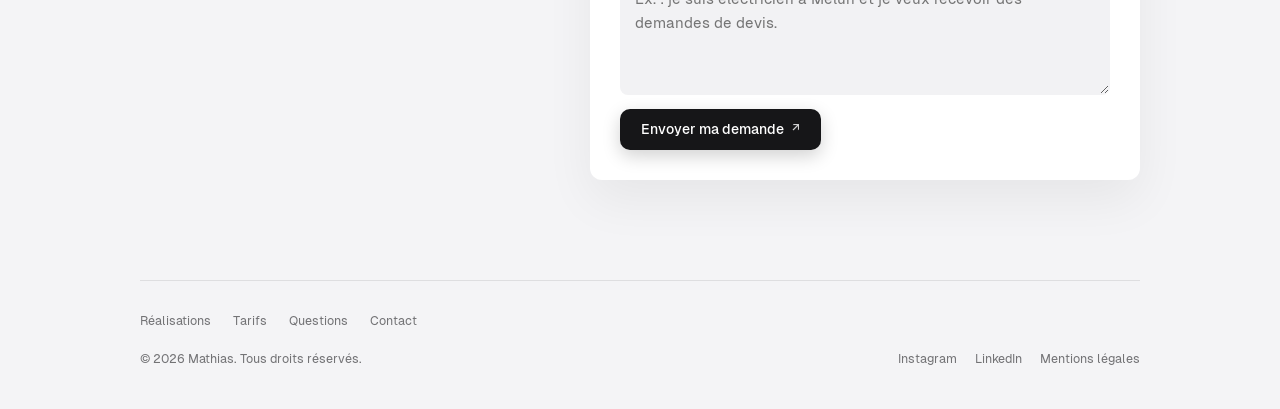
==== commit d88630ed: "Section Tarifs : site sur mesure à 800 € + liste des options au choix avec leurs prix, exemple de to" ====
--- a/index.html
+++ b/index.html
@@ -15,7 +15,7 @@
   <script>
     // Si le navigateur affiche une ancienne version gardée en cache, on recharge la dernière.
     (function () {
-      var V = "27";
+      var V = "28";
       fetch("version.txt?t=" + Date.now(), { cache: "no-store" })
         .then(function (r) { return r.text(); })
         .then(function (remote) {
@@ -28,7 +28,7 @@
         .catch(function () {});
     })();
   </script>
-  <link rel="stylesheet" href="styles.css?v=27" />
+  <link rel="stylesheet" href="styles.css?v=28" />
 </head>
 <body>
 
@@ -235,30 +235,33 @@
       <h2 class="sr-only">Tarifs</h2>
       <div class="offers">
         <article class="offer">
-          <h3>Création du site</h3>
+          <h3>Site sur mesure</h3>
           <p class="price">800&nbsp;€</p>
-          <p class="offer-lead">Un prix fixe, sans surprise. Les options s'ajoutent si vous en avez besoin.</p>
+          <p class="offer-lead">Un prix fixe, payé une seule fois. Tout ce qu'il faut pour être trouvé et contacté.</p>
           <ul>
             <li>Design 100 % sur mesure</li>
             <li>Jusqu'à 5 pages, adapté au téléphone</li>
             <li>Formulaire de demande de devis</li>
             <li>Référencement local et fiche Google</li>
+            <li>Mise en ligne sur votre nom de domaine</li>
           </ul>
           <a href="#contact" class="pill pill-dark">Demander un devis <span class="arr">↗</span></a>
         </article>
         <article class="offer offer-dark">
-          <h3>Entretien</h3>
-          <p class="price">100&nbsp;€<small>&nbsp;/ mois</small></p>
-          <p class="offer-lead">Votre site reste en ligne, à jour et sécurisé.</p>
-          <ul>
-            <li>Hébergement et nom de domaine</li>
-            <li>Mises à jour et sauvegardes</li>
-            <li>Modifications de textes et photos</li>
-            <li>Un interlocuteur joignable</li>
+          <h3>+ Options au choix</h3>
+          <p class="price price-sm">de 100 à 150&nbsp;€<small>&nbsp;chacune</small></p>
+          <p class="offer-lead">Payées une seule fois, à ajouter seulement si vous en avez besoin.</p>
+          <ul class="offer-options" id="offer-options">
+            <li><span>Relance automatique des demandes</span><b>100 €</b></li>
+            <li><span>Demandes d'avis Google automatiques</span><b>100 €</b></li>
+            <li><span>Prise de rendez-vous en ligne</span><b>100 €</b></li>
+            <li><span>Devis en ligne guidé</span><b>150 €</b></li>
+            <li><span>Entretien du site</span><b>150 € / 1 an</b></li>
           </ul>
-          <a href="#contact" class="pill pill-white">En parler <span class="arr">↗</span></a>
+          <a href="#options" class="pill pill-white">Composer mon site <span class="arr">↗</span></a>
         </article>
       </div>
+      <p class="pricing-example">Exemple : site + relance automatique + avis Google = <strong>1&nbsp;000&nbsp;€</strong>, payés une fois.</p>
     </section>
 
     <!-- ===== FAQ ===== -->
@@ -270,7 +273,7 @@
       <details><summary>Combien de temps faut-il&nbsp;?</summary><p>En général deux à quatre semaines entre le premier appel et la mise en ligne, selon la rapidité de nos échanges.</p></details>
       <details><summary>Je n'ai ni photos ni textes, c'est un problème&nbsp;?</summary><p>Non. Je vous aide à rédiger les textes et à choisir les visuels.</p></details>
       <details><summary>Qui est propriétaire du site&nbsp;?</summary><p>Vous. Le nom de domaine, le contenu et le site vous appartiennent.</p></details>
-      <details><summary>Et après la mise en ligne&nbsp;?</summary><p>Avec l'entretien à 100 € par mois, je m'occupe de l'hébergement, des mises à jour, de la sécurité et de vos modifications.</p></details>
+      <details><summary>Et après la mise en ligne&nbsp;?</summary><p>Avec l'option entretien (150 € pour un an), je m'occupe de l'hébergement, des mises à jour, de la sécurité et de vos petites modifications.</p></details>
       <p class="faq-more">Une autre question&nbsp;? <a href="#contact">Écrivez-moi directement.</a></p>
     </section>
 
@@ -316,6 +319,6 @@
   <!-- Bouton flottant -->
   <a href="#contact" class="pill pill-dark float-cta">Planifier un appel <span class="arr">↗</span></a>
 
-  <script src="script.js?v=27"></script>
+  <script src="script.js?v=28"></script>
 </body>
 </html>
--- a/styles.css
+++ b/styles.css
@@ -335,6 +335,12 @@
 .offer-dark .price small, .offer-dark .offer-lead { color: rgba(255,255,255,.55); }
 .offer-dark li { border-color: rgba(255,255,255,.1); }
 
+.price-sm { font-size: clamp(32px, 3.6vw, 44px); }
+.offer-options li { display: flex; justify-content: space-between; gap: 12px; padding-left: 0; }
+.offer-options li::before { display: none; }
+.offer-options b { font-weight: 500; white-space: nowrap; }
+.pricing-example { position: relative; text-align: center; color: var(--muted); font-size: 14.5px; margin-top: 22px; }
+
 /* ===== FAQ ===== */
 .faq { width: min(640px, 100% - 2 * var(--pad)); margin: 0 auto; padding-bottom: clamp(80px, 10vw, 130px); }
 .faq details { border-bottom: 1px solid var(--line); }
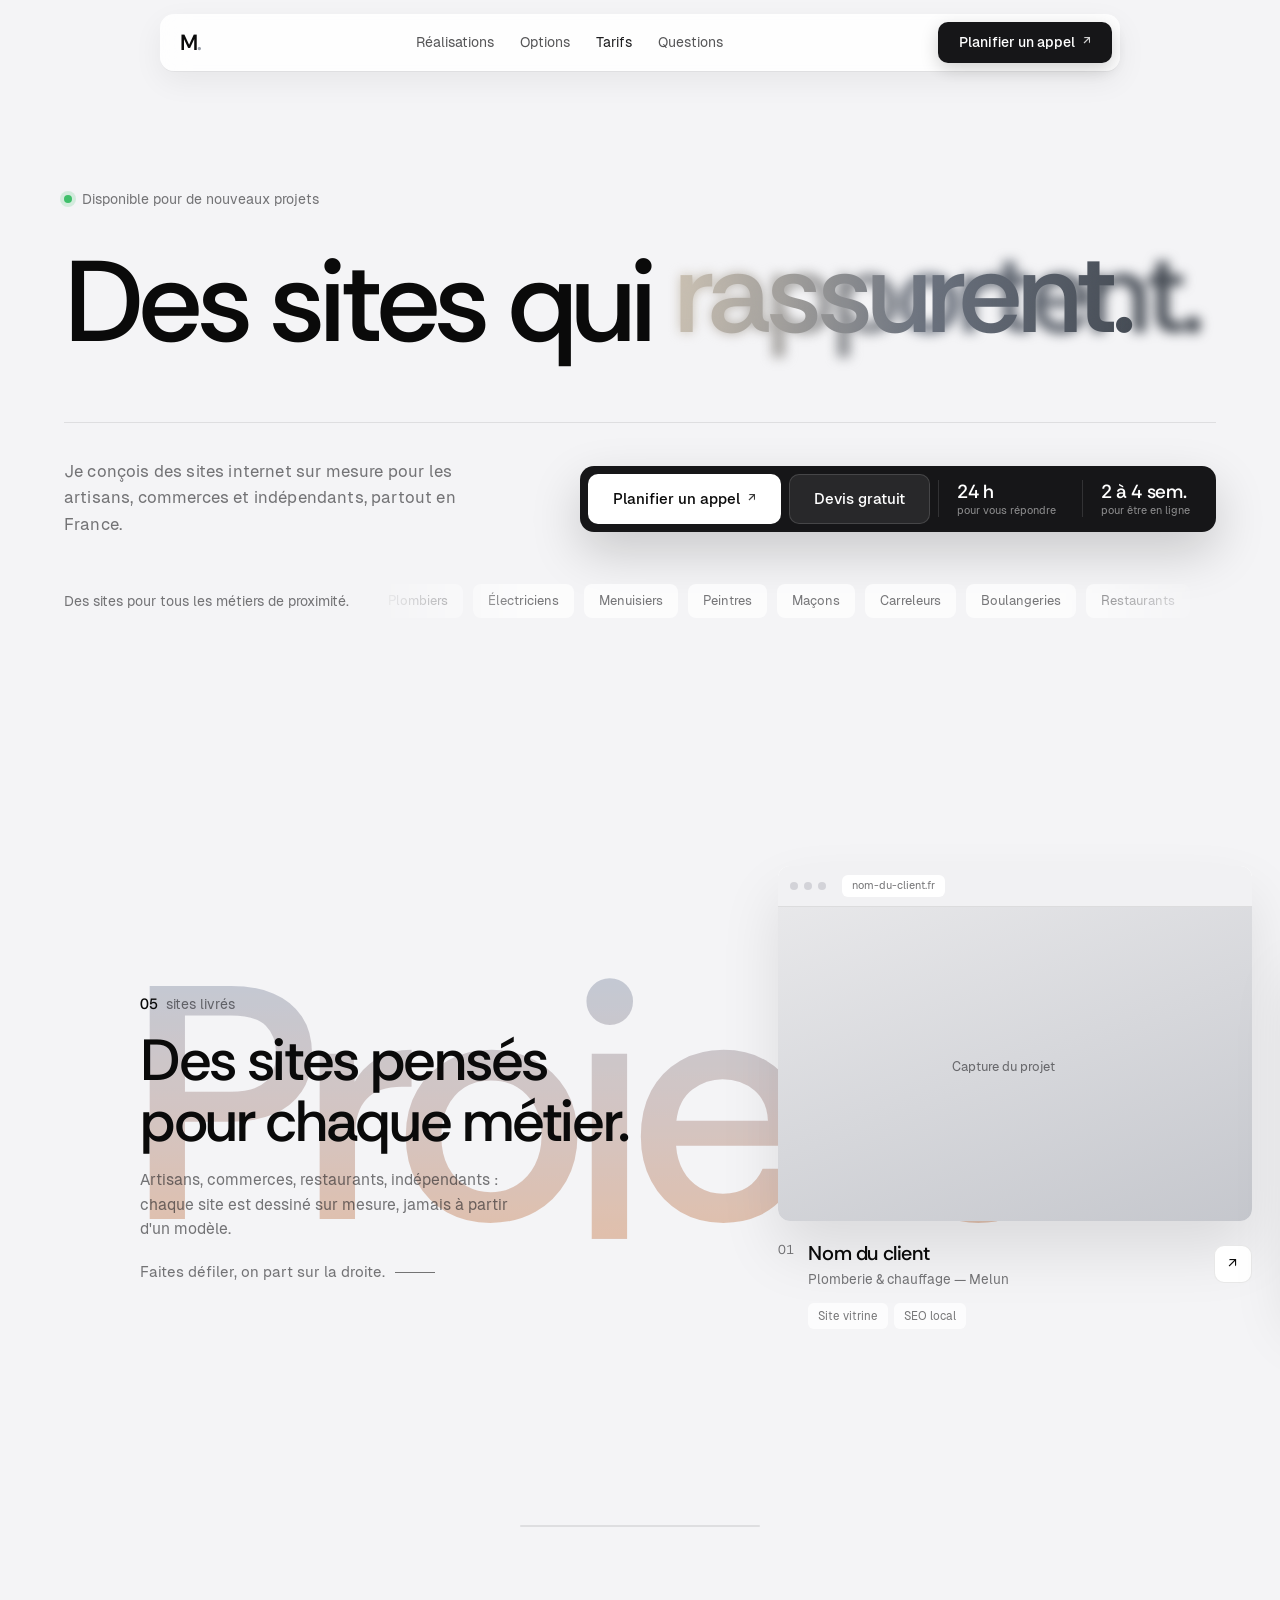
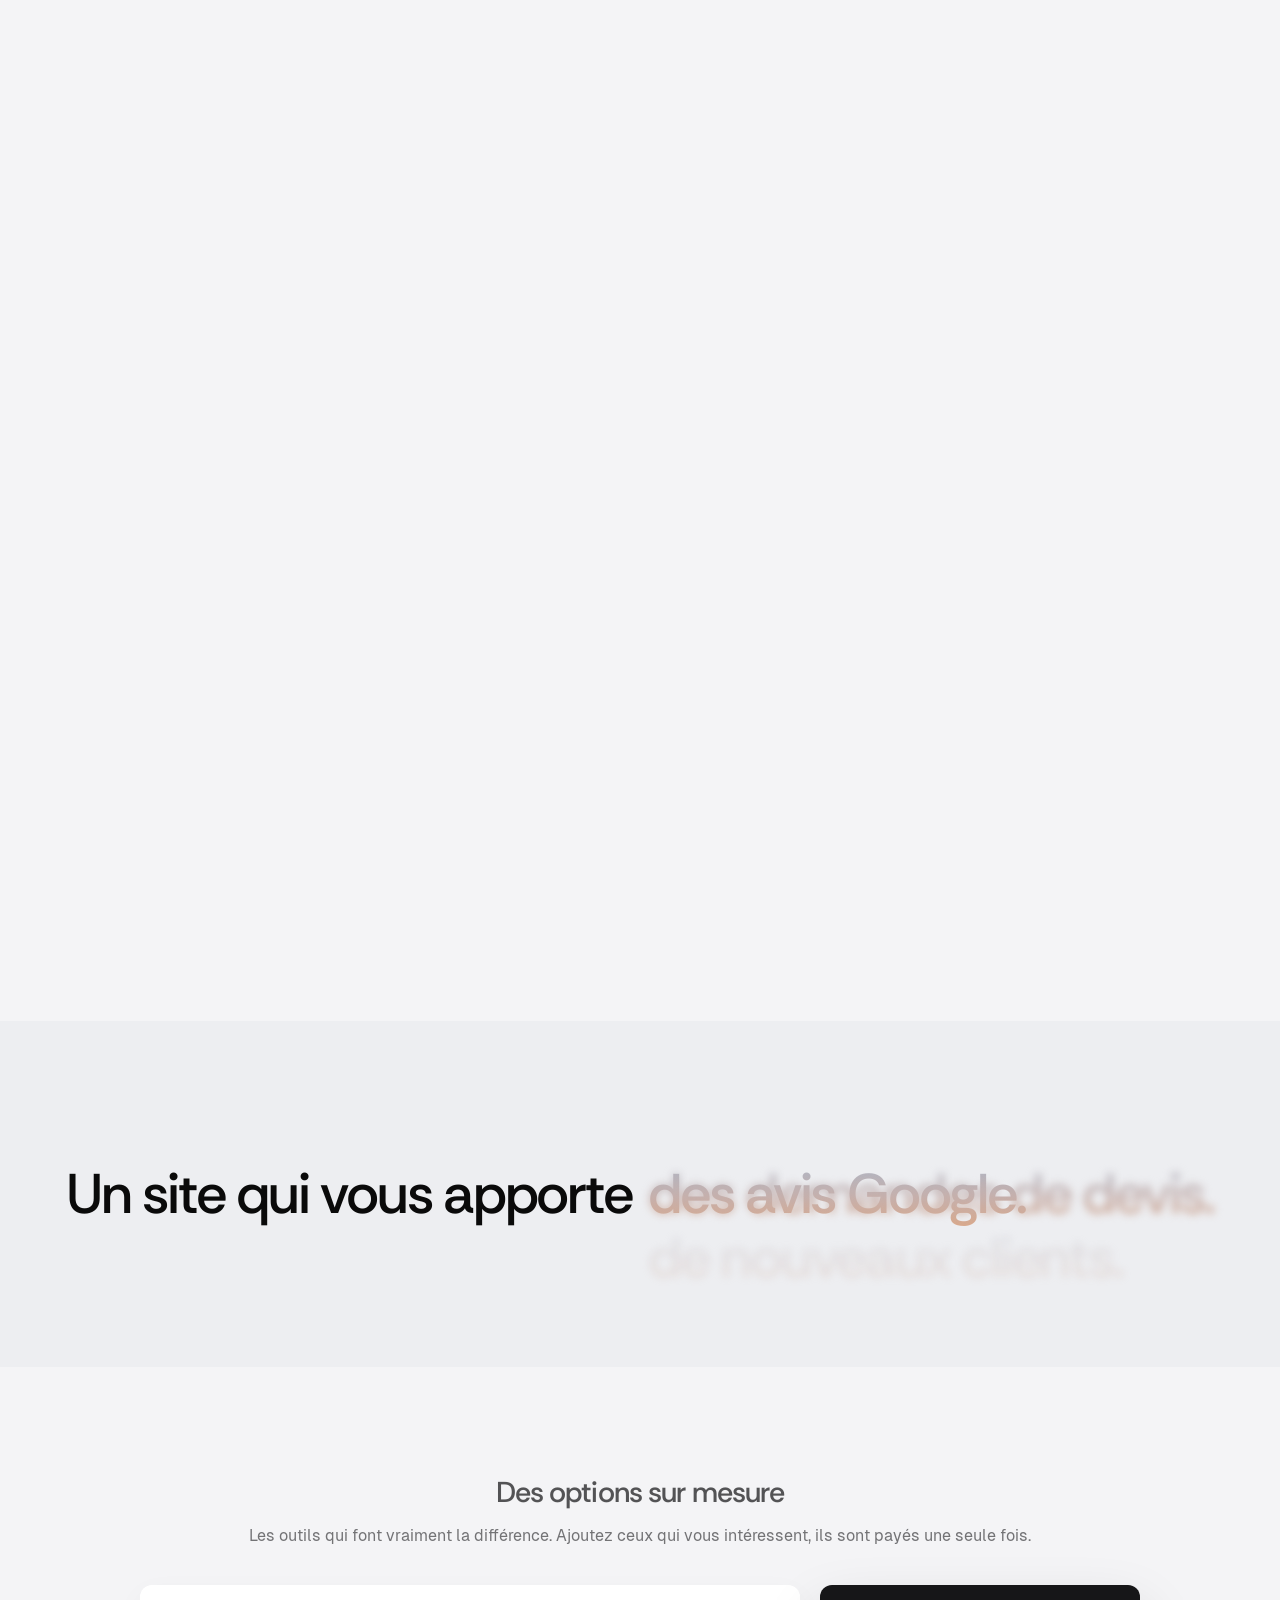
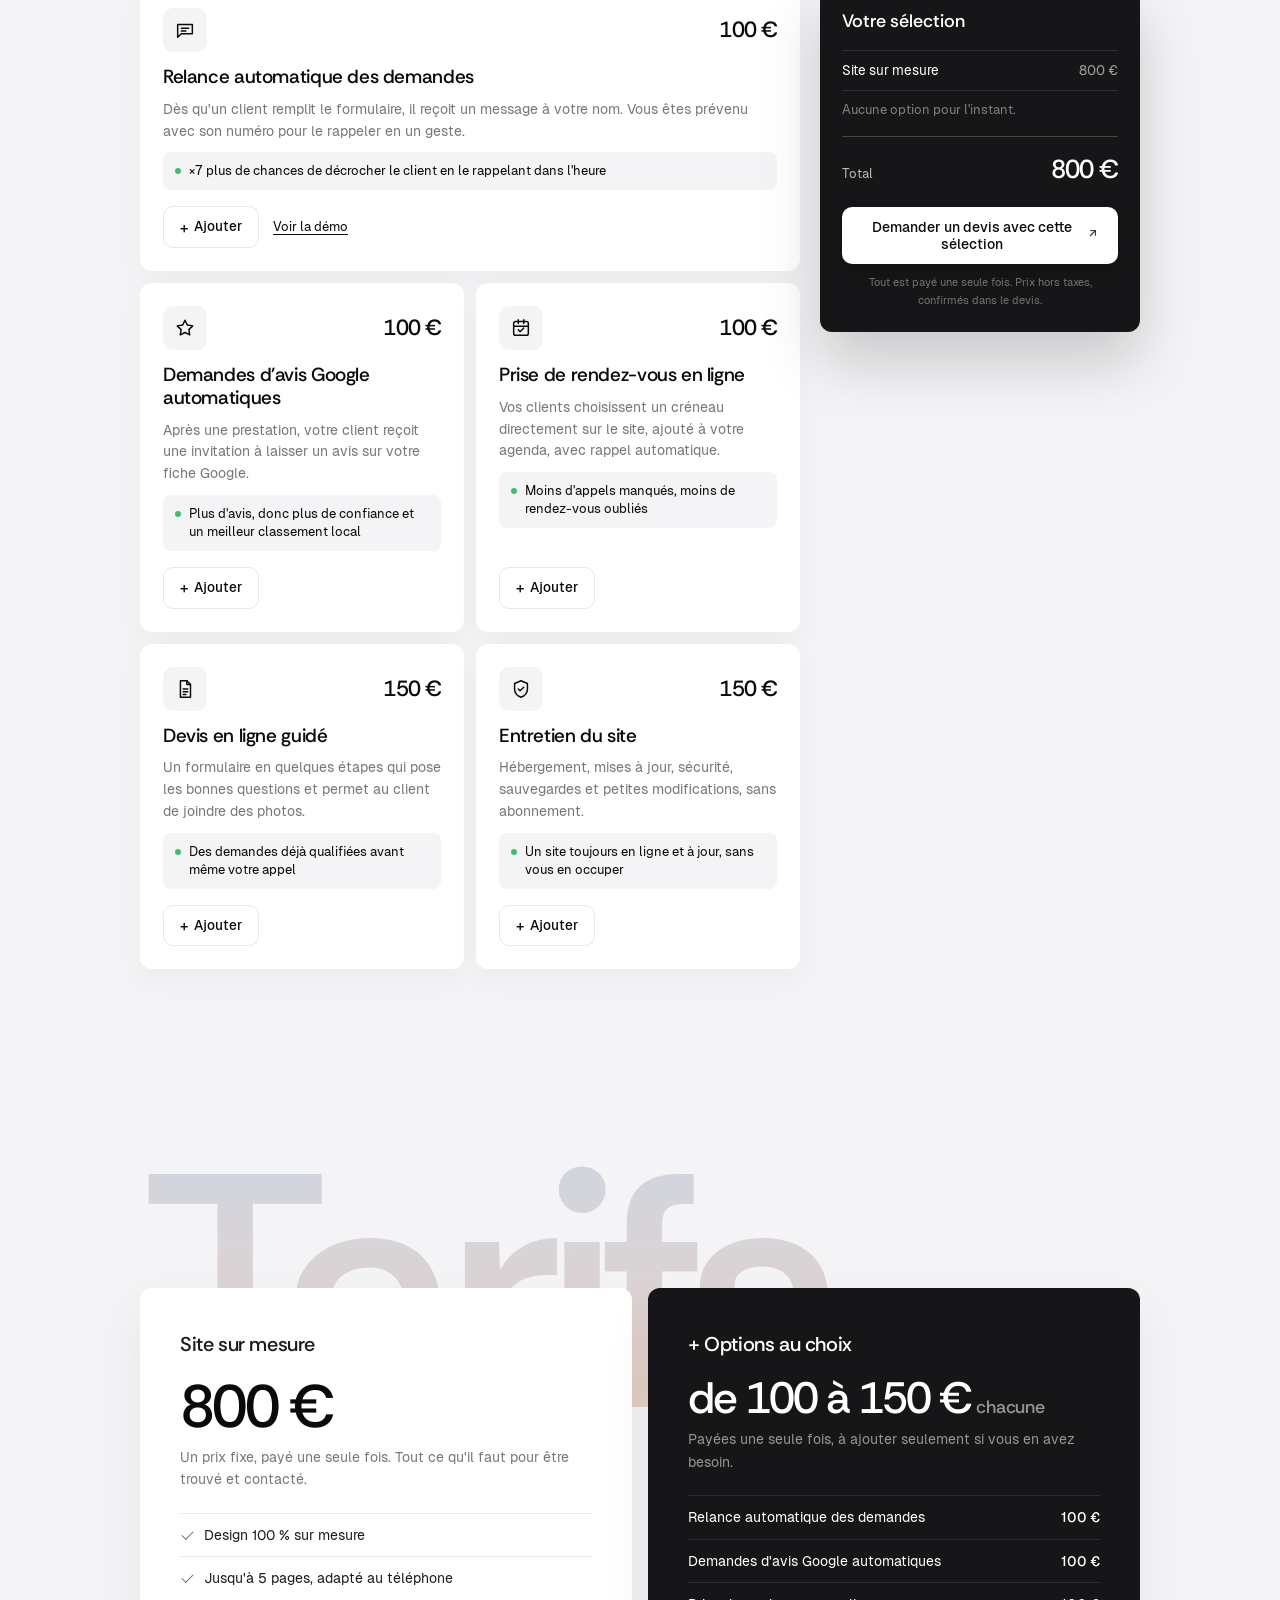
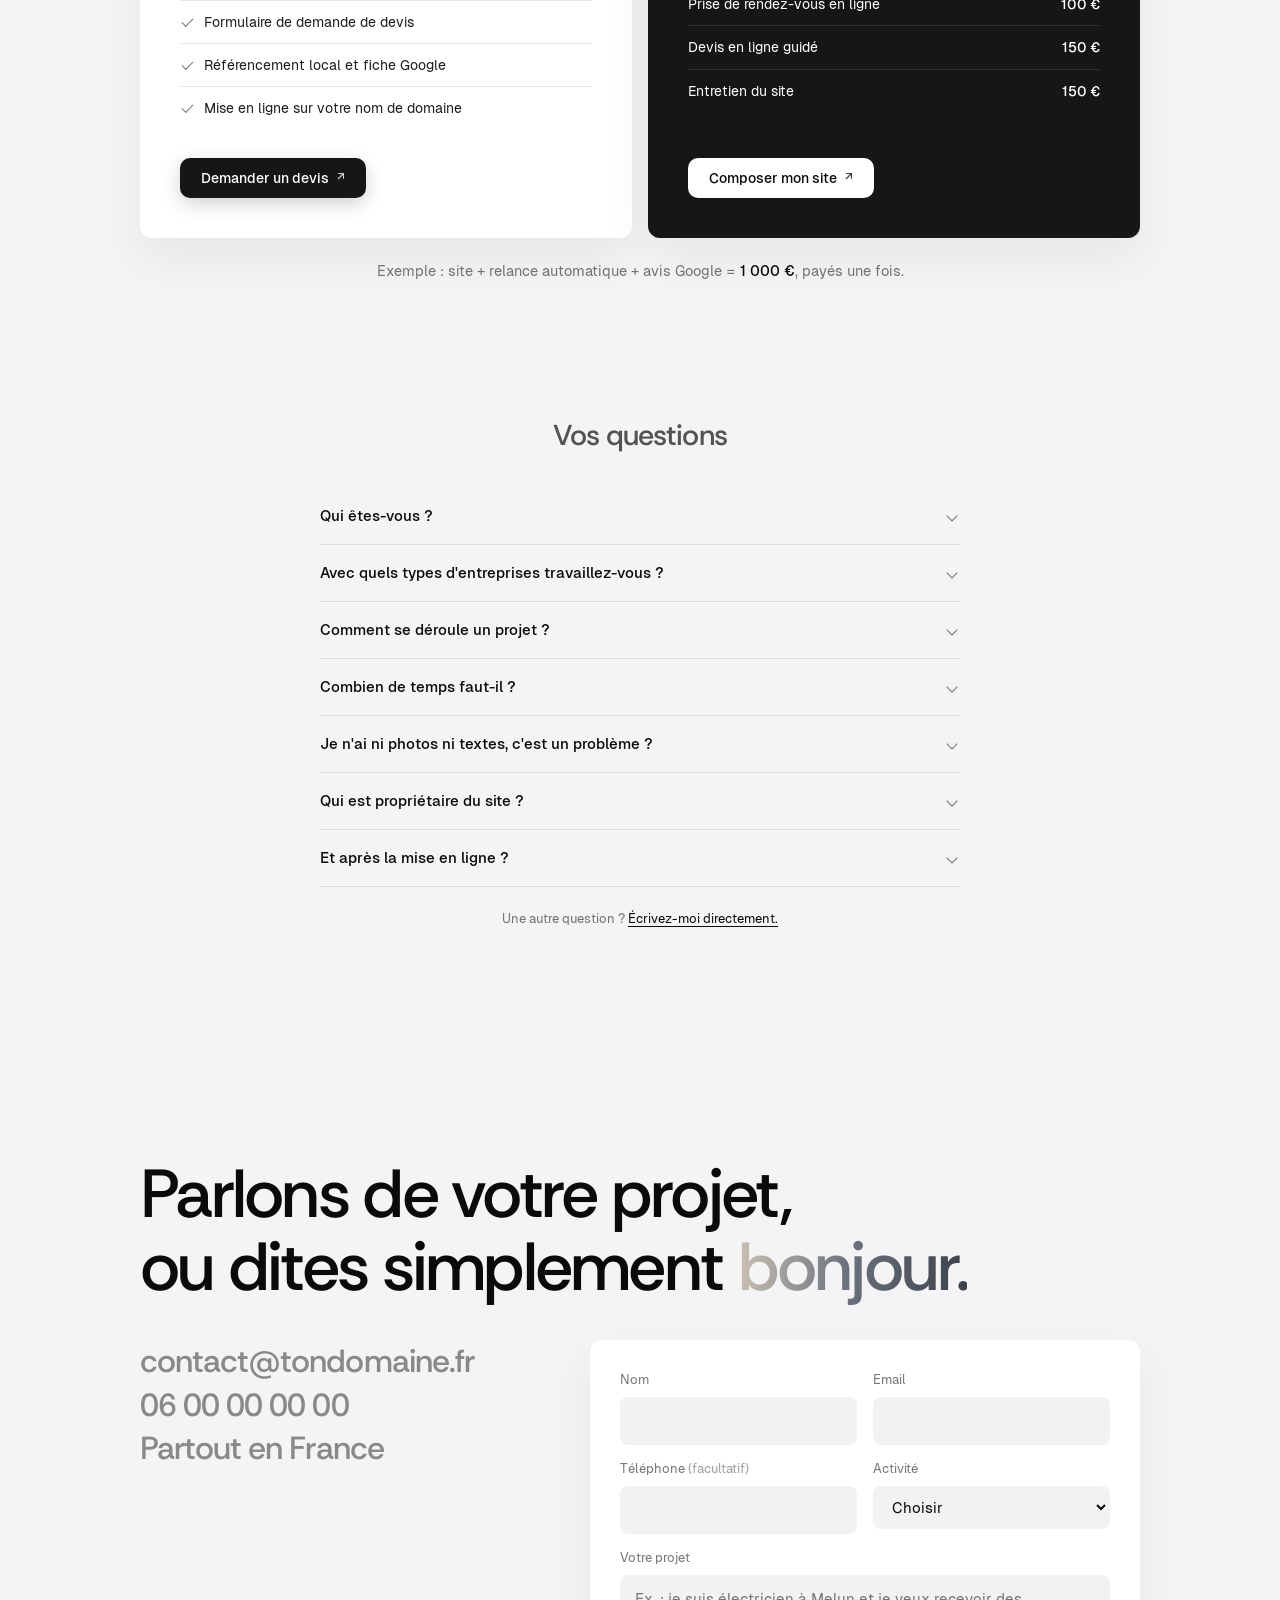
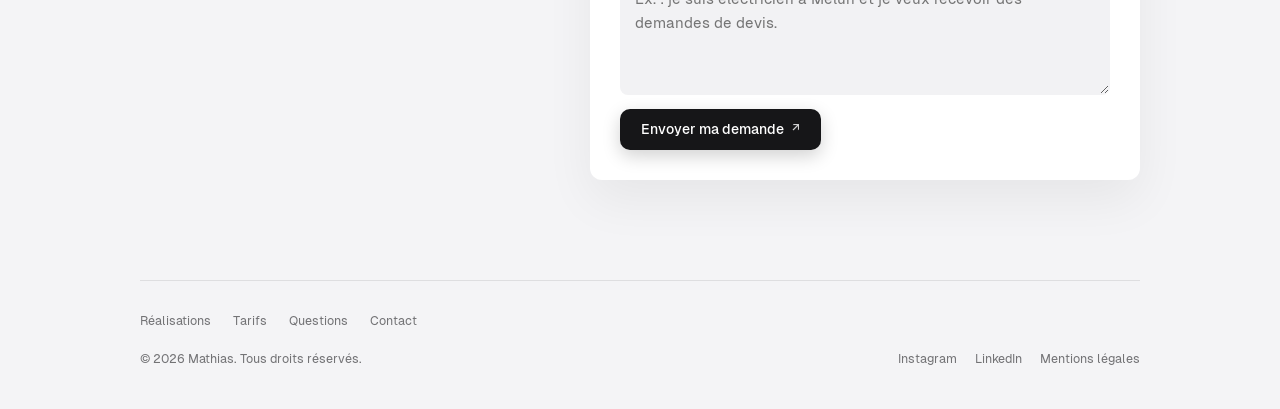
==== commit f62e41e6: "Entretien : 150 € payé une fois, plus de mention « par an » Co-Authored-By: Claude Opus 5.5 <noreply" ====
--- a/index.html
+++ b/index.html
@@ -15,7 +15,7 @@
   <script>
     // Si le navigateur affiche une ancienne version gardée en cache, on recharge la dernière.
     (function () {
-      var V = "28";
+      var V = "29";
       fetch("version.txt?t=" + Date.now(), { cache: "no-store" })
         .then(function (r) { return r.text(); })
         .then(function (remote) {
@@ -28,7 +28,7 @@
         .catch(function () {});
     })();
   </script>
-  <link rel="stylesheet" href="styles.css?v=28" />
+  <link rel="stylesheet" href="styles.css?v=29" />
 </head>
 <body>
 
@@ -256,7 +256,7 @@
             <li><span>Demandes d'avis Google automatiques</span><b>100 €</b></li>
             <li><span>Prise de rendez-vous en ligne</span><b>100 €</b></li>
             <li><span>Devis en ligne guidé</span><b>150 €</b></li>
-            <li><span>Entretien du site</span><b>150 € / 1 an</b></li>
+            <li><span>Entretien du site</span><b>150 €</b></li>
           </ul>
           <a href="#options" class="pill pill-white">Composer mon site <span class="arr">↗</span></a>
         </article>
@@ -273,7 +273,7 @@
       <details><summary>Combien de temps faut-il&nbsp;?</summary><p>En général deux à quatre semaines entre le premier appel et la mise en ligne, selon la rapidité de nos échanges.</p></details>
       <details><summary>Je n'ai ni photos ni textes, c'est un problème&nbsp;?</summary><p>Non. Je vous aide à rédiger les textes et à choisir les visuels.</p></details>
       <details><summary>Qui est propriétaire du site&nbsp;?</summary><p>Vous. Le nom de domaine, le contenu et le site vous appartiennent.</p></details>
-      <details><summary>Et après la mise en ligne&nbsp;?</summary><p>Avec l'option entretien (150 € pour un an), je m'occupe de l'hébergement, des mises à jour, de la sécurité et de vos petites modifications.</p></details>
+      <details><summary>Et après la mise en ligne&nbsp;?</summary><p>Avec l'option entretien (150 €, payée une fois), je m'occupe de l'hébergement, des mises à jour, de la sécurité et de vos petites modifications.</p></details>
       <p class="faq-more">Une autre question&nbsp;? <a href="#contact">Écrivez-moi directement.</a></p>
     </section>
 
@@ -319,6 +319,6 @@
   <!-- Bouton flottant -->
   <a href="#contact" class="pill pill-dark float-cta">Planifier un appel <span class="arr">↗</span></a>
 
-  <script src="script.js?v=28"></script>
+  <script src="script.js?v=29"></script>
 </body>
 </html>
